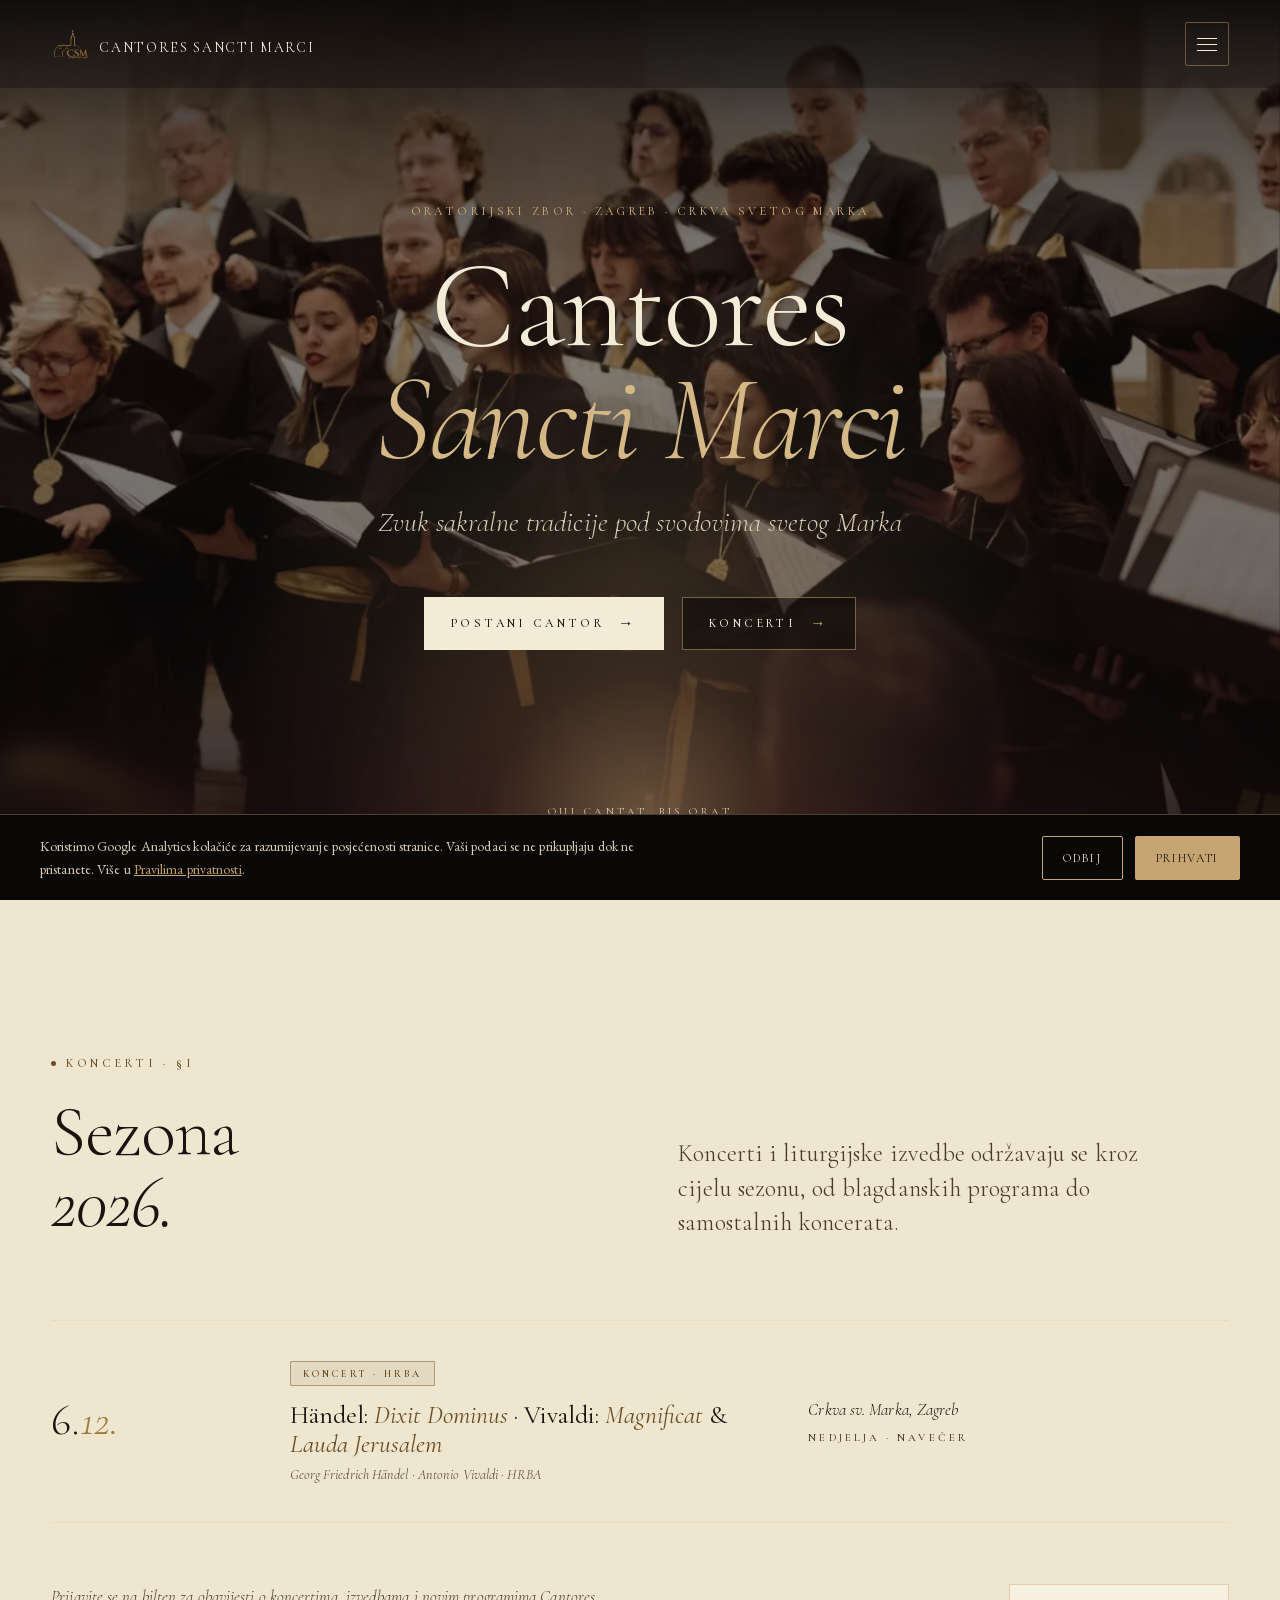
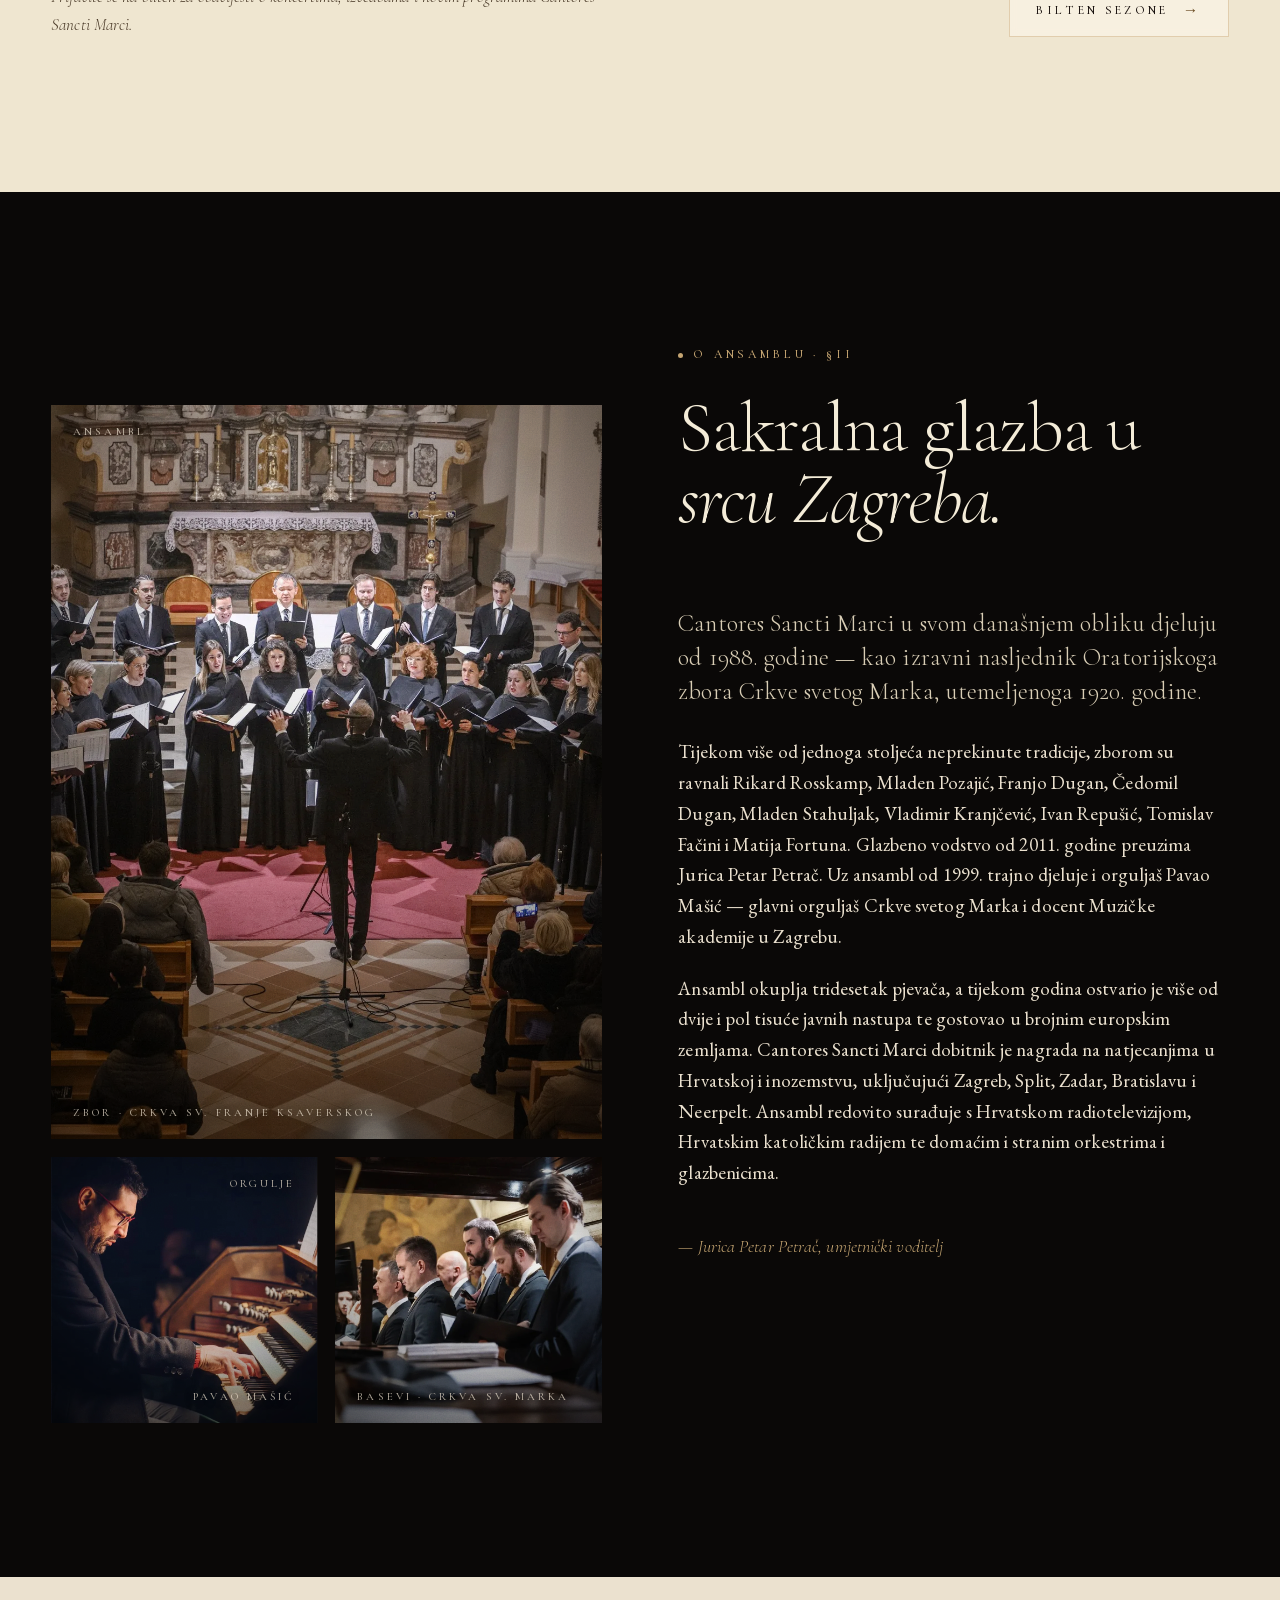
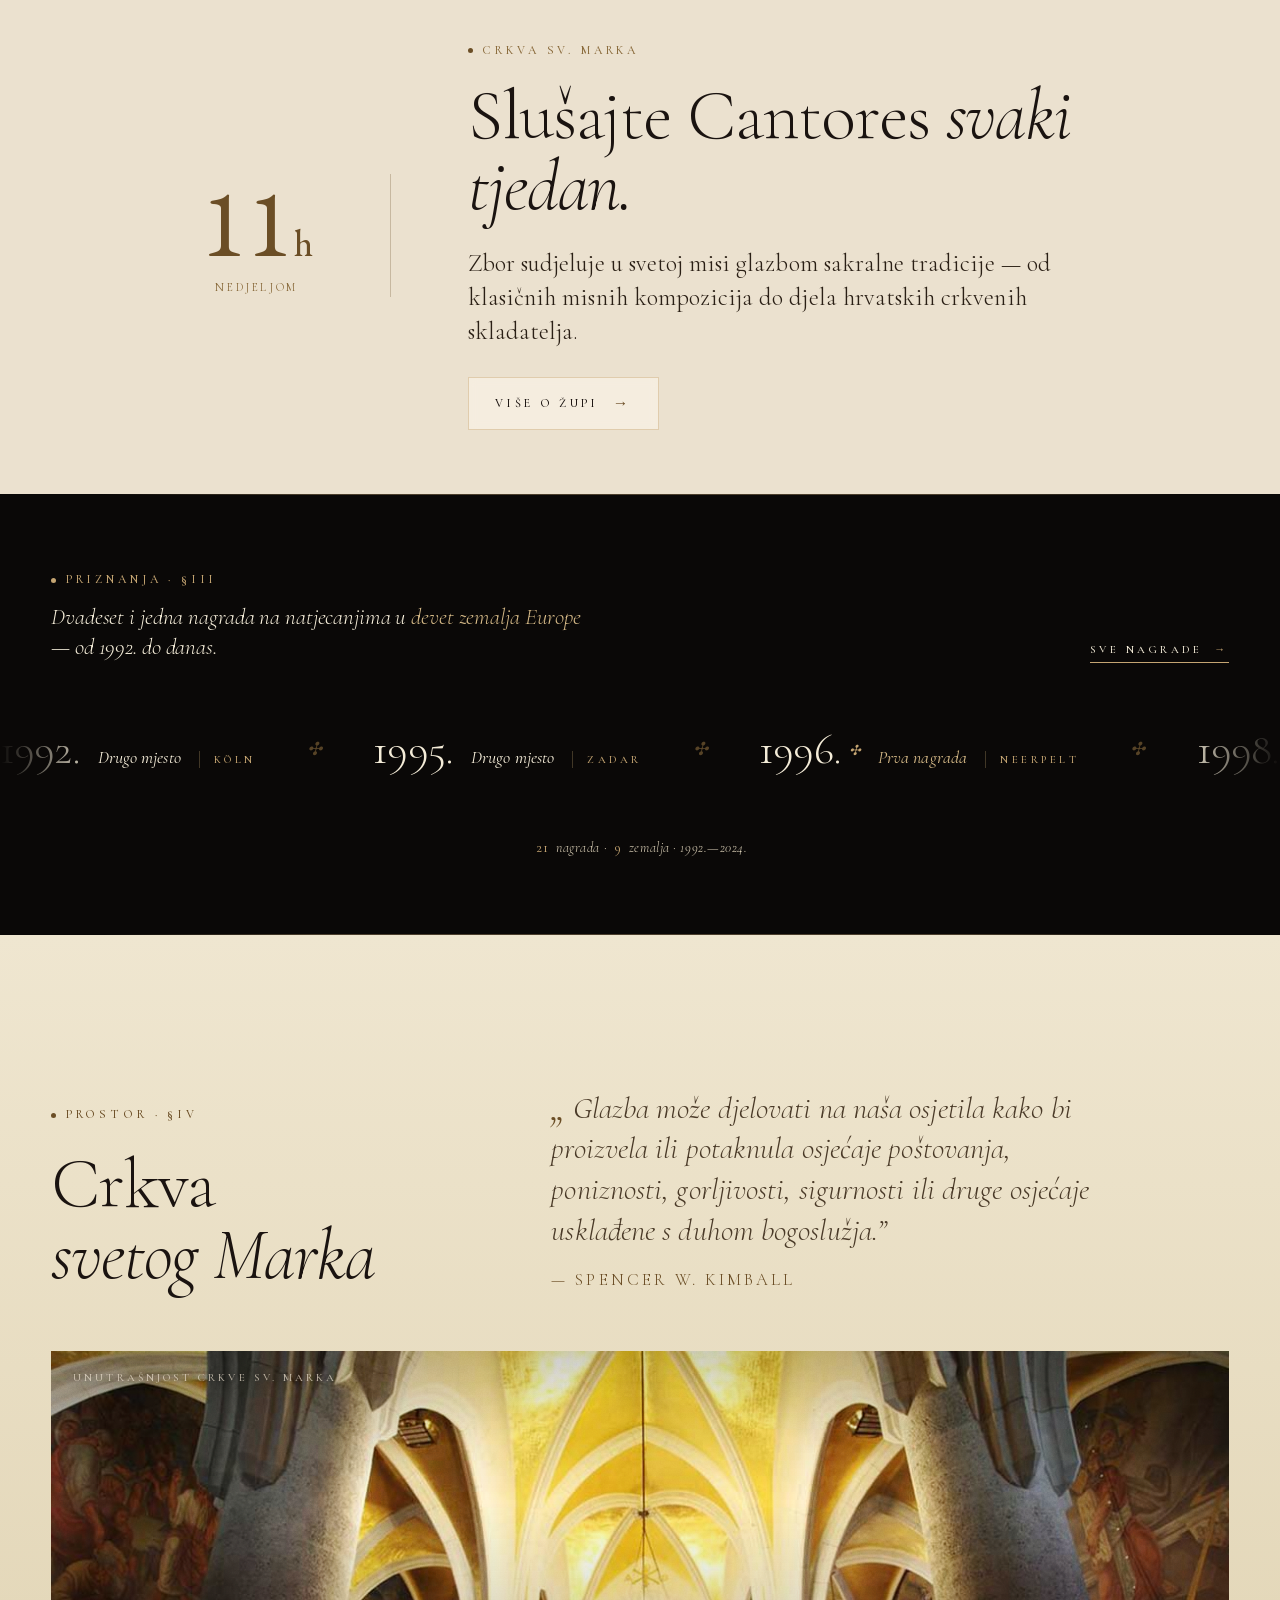
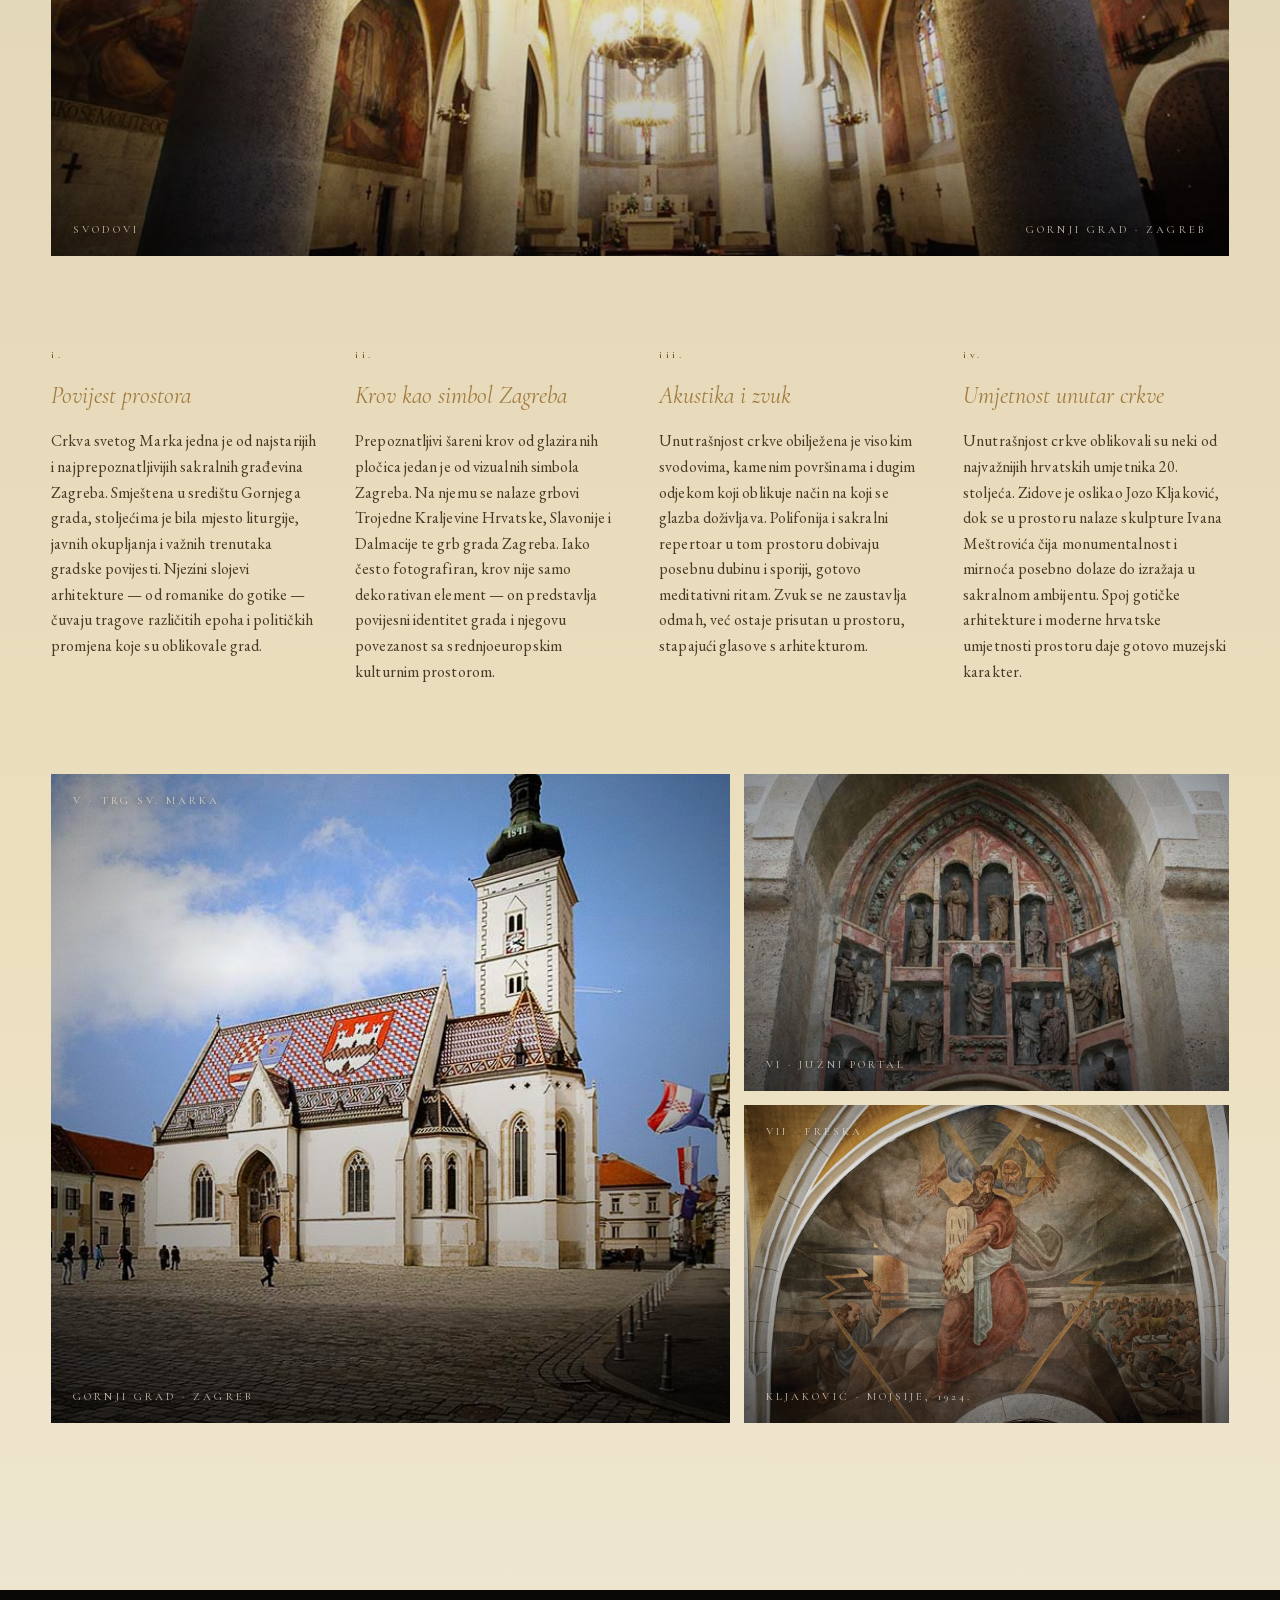
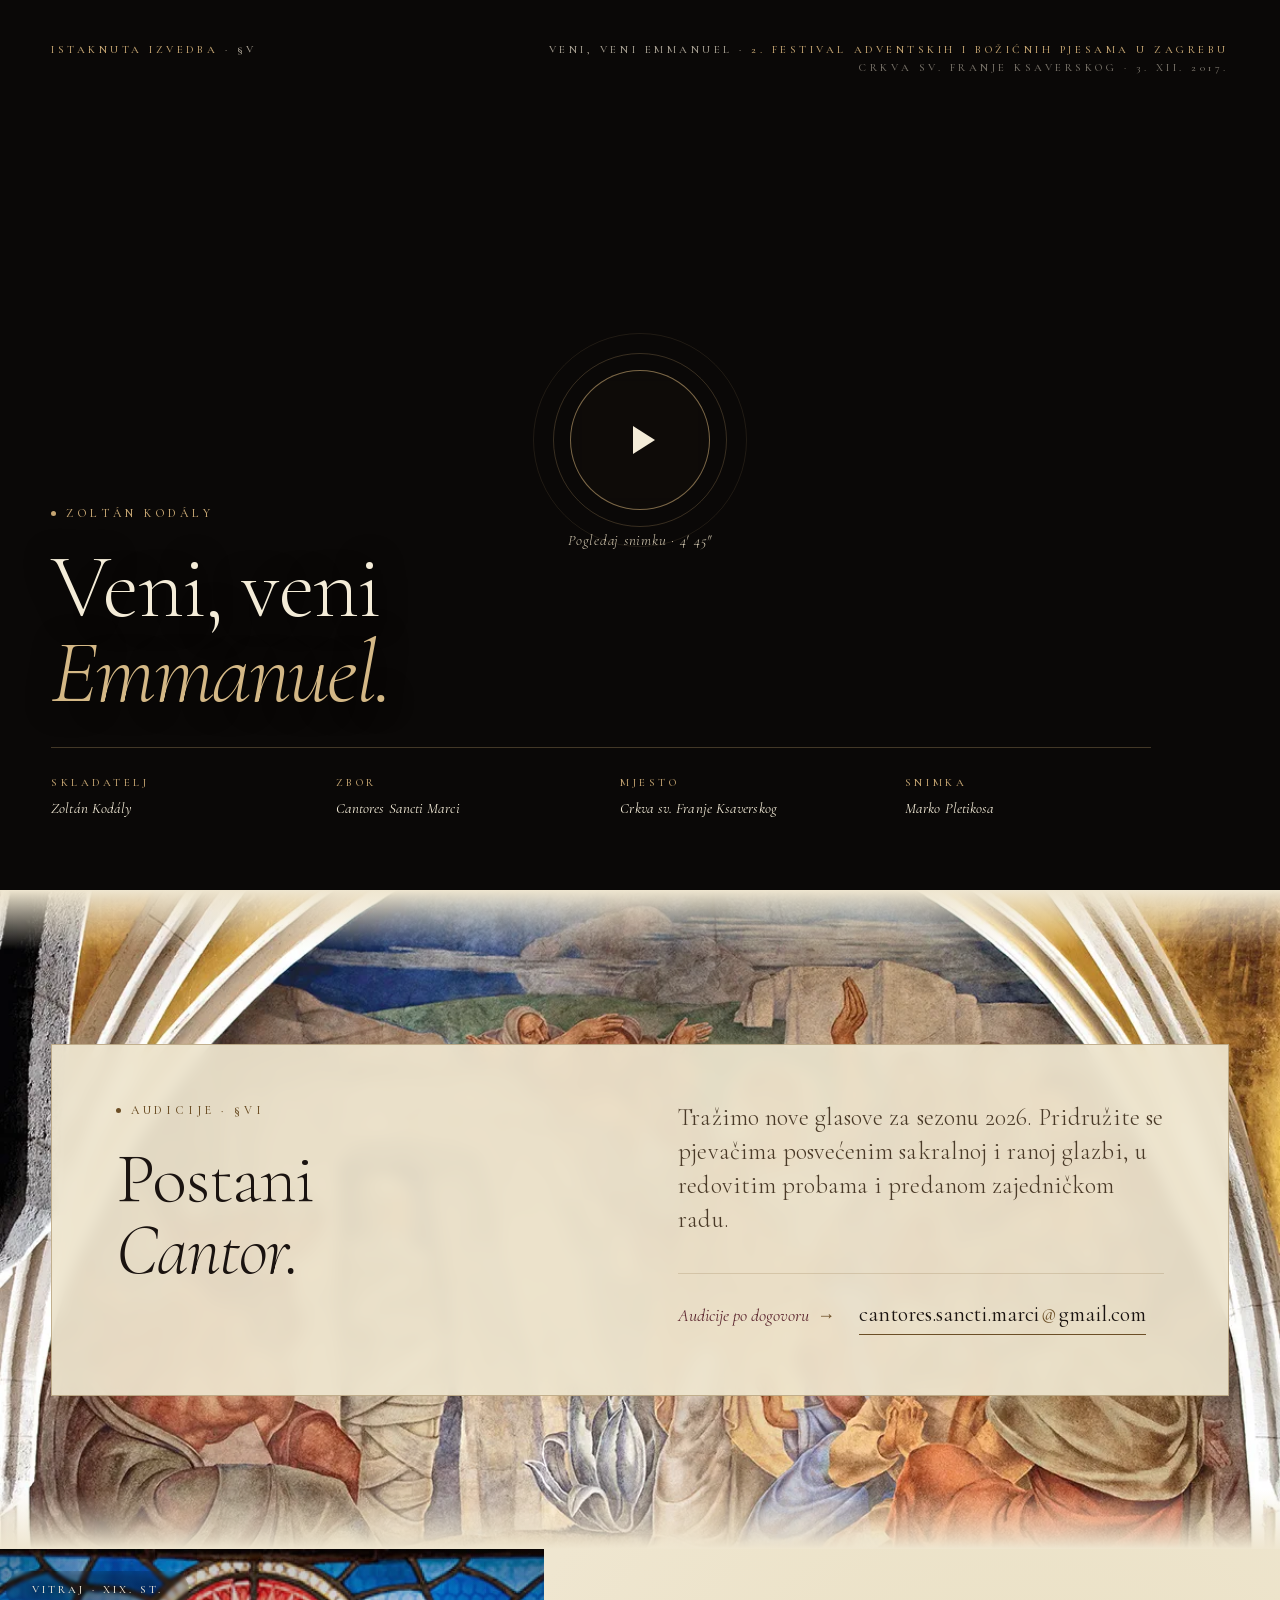
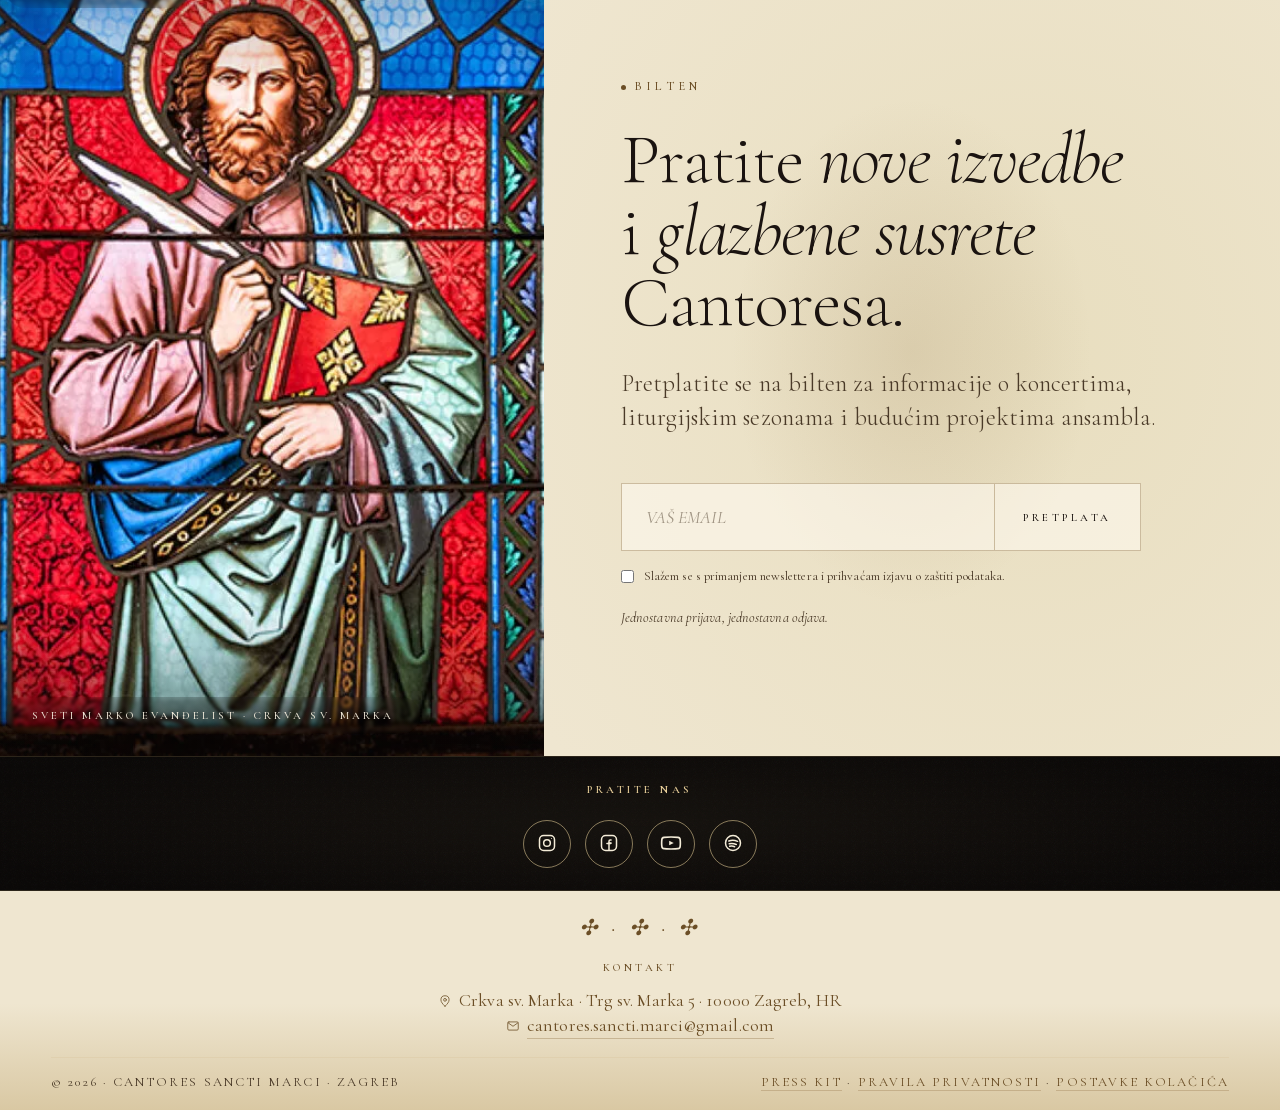
==== index.html @ 1d760df5 "Add files via upload" ====
<!doctype html>
<html lang="hr">
<head>
<meta charset="utf-8">
<title>Cantores Sancti Marci — Oratorijski zbor Crkve svetog Marka, Zagreb</title>
<meta name="description" content="Cantores Sancti Marci — oratorijski zbor Crkve svetog Marka u Zagrebu, posvećen sakralnoj i ranoj glazbi. Koncerti, liturgijske izvedbe i audicije za sezonu 2026.">
<link rel="canonical" href="https://cantoressanctimarci.hr/">
<link rel="alternate" hreflang="hr" href="https://cantoressanctimarci.hr/">
<link rel="alternate" hreflang="en" href="https://cantoressanctimarci.hr/en">
<link rel="alternate" hreflang="x-default" href="https://cantoressanctimarci.hr/">
<meta property="og:type" content="website">
<meta property="og:site_name" content="Cantores Sancti Marci">
<meta property="og:locale" content="hr_HR">
<meta property="og:title" content="Cantores Sancti Marci — Oratorijski zbor Crkve svetog Marka, Zagreb">
<meta property="og:description" content="Cantores Sancti Marci — oratorijski zbor Crkve svetog Marka u Zagrebu, posvećen sakralnoj i ranoj glazbi. Koncerti, liturgijske izvedbe i audicije za sezonu 2026.">
<meta property="og:image" content="https://cantoressanctimarci.hr/media/og-image.jpg">
<meta property="og:image:width" content="1200">
<meta property="og:image:height" content="630">
<meta property="og:image:alt" content="Cantores Sancti Marci — koncert u Crkvi svetog Marka">
<meta name="twitter:card" content="summary_large_image">
<meta name="twitter:title" content="Cantores Sancti Marci — Oratorijski zbor Crkve svetog Marka, Zagreb">
<meta name="twitter:description" content="Cantores Sancti Marci — oratorijski zbor Crkve svetog Marka u Zagrebu, posvećen sakralnoj i ranoj glazbi. Koncerti, liturgijske izvedbe i audicije za sezonu 2026.">
<meta name="twitter:image" content="https://cantoressanctimarci.hr/media/og-image.jpg">
<meta name="viewport" content="width=device-width, initial-scale=1">
<link rel="icon" type="image/png" href="favicon.png">
<link rel="apple-touch-icon" href="apple-touch-icon.png">
<script type="application/ld+json" id="ld-json">
{"@context":"https://schema.org","@graph":[
{"@type":"MusicGroup","@id":"https://cantoressanctimarci.hr/#musicgroup","name":"Cantores Sancti Marci","url":"https://cantoressanctimarci.hr/","description":"Cantores Sancti Marci — oratorijski zbor Crkve svetog Marka u Zagrebu, posvećen sakralnoj i ranoj glazbi.","logo":"https://cantoressanctimarci.hr/favicon.png","image":"https://cantoressanctimarci.hr/media/og-image.jpg","sameAs":["https://www.instagram.com/cantores_sancti_marci","https://www.facebook.com/cantores.sancti.marci/","https://www.youtube.com/@choircantoressanctimarci"],"email":"cantores.sancti.marci@gmail.com","genre":["Sacred choral music","Gregorian chant","Renaissance polyphony","Contemporary sacred music"],"director":{"@type":"Person","name":"Jurica Petar Petrač"},"location":{"@type":"Place","name":"Crkva sv. Marka","address":{"@type":"PostalAddress","streetAddress":"Trg svetog Marka 5","addressLocality":"Zagreb","postalCode":"10000","addressCountry":"HR"}}},
{"@type":"WebSite","@id":"https://cantoressanctimarci.hr/#website","url":"https://cantoressanctimarci.hr/","name":"Cantores Sancti Marci","publisher":{"@id":"https://cantoressanctimarci.hr/#musicgroup"}},
{"@type":"WebPage","@id":"https://cantoressanctimarci.hr/#webpage","url":"https://cantoressanctimarci.hr/","inLanguage":"hr","isPartOf":{"@id":"https://cantoressanctimarci.hr/#website"},"about":{"@id":"https://cantoressanctimarci.hr/#musicgroup"},"mainEntity":{"@id":"https://cantoressanctimarci.hr/#musicgroup"}},
{"@type":"MusicEvent","@id":"https://cantoressanctimarci.hr/#event-2026-08-29","name":"Palmeri: Misatango","description":"Martín Palmeri · misa u ritmu tanga","startDate":"2026-08-29","eventStatus":"https://schema.org/EventScheduled","eventAttendanceMode":"https://schema.org/OfflineEventAttendanceMode","location":{"@type":"Place","name":"Trogir"},"performer":{"@id":"https://cantoressanctimarci.hr/#musicgroup"},"url":"https://cantoressanctimarci.hr/#koncerti","inLanguage":"hr"},
{"@type":"MusicEvent","@id":"https://cantoressanctimarci.hr/#event-2026-12-06","name":"Händel: Dixit Dominus · Vivaldi: Magnificat & Lauda Jerusalem","description":"Georg Friedrich Händel · Antonio Vivaldi · HRBA","startDate":"2026-12-06","eventStatus":"https://schema.org/EventScheduled","eventAttendanceMode":"https://schema.org/OfflineEventAttendanceMode","location":{"@type":"Place","name":"Crkva sv. Marka","address":{"@type":"PostalAddress","streetAddress":"Trg svetog Marka 5","addressLocality":"Zagreb","postalCode":"10000","addressCountry":"HR"}},"performer":{"@id":"https://cantoressanctimarci.hr/#musicgroup"},"url":"https://cantoressanctimarci.hr/#koncerti","inLanguage":"hr"}
]}
</script>
<link rel="manifest" href="site.webmanifest">
<link rel="preload" as="image" href="media/marko-lada-publika.webp">
<link rel="preload" as="font" type="font/woff2" href="fonts/cormorant-garamond-600-normal-latin.woff2" crossorigin="anonymous">
<link rel="preload" href="fonts/fonts.css" as="style" onload="this.onload=null;this.rel='stylesheet'">
<noscript><link rel="stylesheet" href="fonts/fonts.css"></noscript>
<script src="concerts.js"></script>
<style>
  /* -------- design tokens -------- */
  :root{
    /* PERGAMENA — light parchment ground, deep umber type.
       Hero re-scopes these to the dark cinematic plate. */
    --ink:        #efe6d0;   /* page ground */
    --umber:      #e8ddc3;
    --umber-2:    #e0d5b8;
    --umber-3:    #d7c9a8;
    --stone:      #b89e72;
    --parchment:  #2a1f15;   /* body text */
    --ivory:      #1a1310;   /* heading text */
    --ivory-soft: #4a3a28;   /* muted text */
    --gold:       #6b4e26;  /* darkened from #8a6b3c for AA contrast on parchment */
    --gold-warm:  #a07a3f;
    --gold-deep:  #6b4e26;
    --burgundy:   #5d2730;
    --burgundy-2: #3a1820;
    --olive:      #4a4530;

    --serif: "Cormorant Garamond", "EB Garamond", "Times New Roman", serif;
    --body:  "EB Garamond", "Cormorant Garamond", "Times New Roman", serif;

    --maxw: 1320px;
    --gut: clamp(20px, 4vw, 64px);
  }

  *{ box-sizing:border-box; margin:0; padding:0 }
  html{ scroll-behavior:smooth; background:var(--ink) }
  body{
    font-family: var(--body);
    color: var(--parchment);
    background: var(--ink);
    line-height: 1.55;
    font-weight: 400;
    font-size: 18px;
    letter-spacing: 0.005em;
    -webkit-font-smoothing: antialiased;
    text-rendering: optimizeLegibility;
    overflow-x:hidden;
  }

  /* canvas grain overlaid on whole site for painterly tactility */
  :root{ --grain-opacity: 0.05; --title-italic-style: italic }
  body::before{
    content:"";
    position:fixed; inset:0;
    pointer-events:none;
    z-index: 9999;
    opacity: var(--grain-opacity);
    mix-blend-mode: multiply;
    background-image: url("data:image/svg+xml;utf8,<svg xmlns='http://www.w3.org/2000/svg' width='240' height='240'><filter id='n'><feTurbulence type='fractalNoise' baseFrequency='0.9' numOctaves='2' stitchTiles='stitch'/><feColorMatrix values='0 0 0 0 0.95  0 0 0 0 0.88  0 0 0 0 0.7  0 0 0 0.7 0'/></filter><rect width='100%25' height='100%25' filter='url(%23n)'/></svg>");
  }

  ::selection{ background: var(--burgundy); color: var(--ivory) }

  a{ color: inherit; text-decoration: none }

  /* -------- typography -------- */
  .display{
    font-family: var(--serif);
    font-weight: 300;
    letter-spacing: -0.015em;
    line-height: 0.95;
  }
  .display em{ font-style: var(--title-italic-style); font-weight: 300 }
  .italic{ font-style: italic; font-weight: 300 }
  h1.title{
    font-family: var(--serif);
    font-weight: 300;
    font-size: clamp(56px, 9.6vw, 168px);
    line-height: 0.92;
    letter-spacing: -0.02em;
    color: var(--ivory);
  }
  h2.section-title{
    font-family: var(--serif);
    font-weight: 300;
    font-size: clamp(40px, 5.6vw, 96px);
    line-height: 1.0;
    letter-spacing: -0.015em;
    color: var(--ivory);
  }
  h3{
    font-family: var(--serif);
    font-weight: 400;
    font-size: clamp(22px, 2.0vw, 30px);
    letter-spacing: 0;
    color: var(--ivory);
  }
  p{
    font-family: var(--body);
    font-size: 19px;
    line-height: 1.62;
    color: var(--parchment);
  }
  p.lead{
    font-family: var(--serif);
    font-weight: 300;
    font-size: clamp(22px, 1.9vw, 28px);
    line-height: 1.4;
    color: var(--ivory-soft);
    letter-spacing: 0.002em;
  }
  .eyebrow{
    font-family: var(--serif);
    font-weight: 500;
    font-size: 12px;
    letter-spacing: 0.32em;
    text-transform: uppercase;
    color: var(--gold);
  }
  .eyebrow .dot{
    display:inline-block; width:5px; height:5px; border-radius:50%;
    background: var(--gold); margin: 0 0.8em 2px 0;
    vertical-align: middle;
  }
  .smallcaps{
    font-family: var(--serif);
    font-weight: 500;
    letter-spacing: 0.28em;
    text-transform: uppercase;
    font-size: 12px;
    color: var(--ivory-soft);
  }

  /* gold rule */
  .rule{
    display:block; width: 100%; height:1px;
    background: linear-gradient(90deg, transparent, var(--gold-deep) 12%, var(--gold-deep) 88%, transparent);
    opacity: 0.55;
  }
  .rule.short{ width:64px; background: var(--gold); opacity: 0.7 }

  /* -------- layout -------- */
  .wrap{ max-width: var(--maxw); margin: 0 auto; padding: 0 var(--gut) }
  section{ position: relative }
  .pad-y{ padding: clamp(80px, 12vw, 180px) 0 }

  /* -------- accessibility -------- */
  .sr-only{
    position:absolute; width:1px; height:1px; padding:0; margin:-1px;
    overflow:hidden; clip:rect(0,0,0,0); white-space:nowrap; border:0;
  }
  .skip-link{
    position: fixed; top: 12px; left: 12px; z-index: 2000;
    background: #c5a572; color: #1a1310;
    padding: 12px 20px; border-radius: 4px;
    font-family: var(--serif); font-size: 15px; letter-spacing: 0.04em;
    text-decoration: none;
    transform: translateY(-160%); transition: transform .2s ease;
  }
  .skip-link:focus{ transform: translateY(0); outline: none }
  a:focus-visible, button:focus-visible,
  input:focus-visible, [tabindex]:focus-visible{
    outline: 2px solid var(--gold, #c5a572);
    outline-offset: 3px;
    border-radius: 2px;
  }
  @media (prefers-reduced-motion: reduce){
    .skip-link{ transition: none }
  }

  /* -------- nav -------- */
  nav.top{
    position: fixed; inset: 0 0 auto 0;
    z-index: 100;    padding: 22px var(--gut);
    display:grid;
    grid-template-columns: 1fr auto 1fr;
    align-items: center;
    color: #f4ecd8;
    background-color: rgba(10,8,7,0.32);
    --nav-text: #f4ecd8;
    --nav-text-soft: #d8cdb5;
    --nav-text-accent: #c5a572;
    transition: background-color .6s ease, backdrop-filter .6s ease, padding .4s ease, color .4s ease;
  }
  nav.top.scrolled{
    --nav-text: var(--ivory);
    --nav-text-soft: var(--ivory-soft);
    --nav-text-accent: var(--gold);
    background: rgba(239,230,208,0.82);
    backdrop-filter: blur(8px) saturate(1.05);
    -webkit-backdrop-filter: blur(8px) saturate(1.05);
    padding: 14px var(--gut);
    border-bottom: 1px solid rgba(138,107,60,0.28);
  }
  nav.top.menu-open{ z-index: 1000; background: transparent !important; backdrop-filter: none; border-bottom: none }
  nav.top.menu-open .brand{ color: var(--ivory) }
  nav.top .hamburger{
    display: none;
    width: 44px; height: 44px;
    background: transparent;
    border: 1px solid rgba(197,165,114,0.45);
    border-radius: 2px;
    cursor: pointer;
    align-items: center;
    justify-content: center;
    flex-direction: column;
    gap: 5px;
    padding: 0;
    justify-self: end;
    transition: border-color .3s ease, background .3s ease;
    z-index: 1001;
    position: relative;
  }
  nav.top .hamburger span{
    display:block;
    width: 20px; height: 1px;
    background: var(--nav-text);
    transition: transform .35s cubic-bezier(.2,.7,.2,1), opacity .25s ease, background .3s;
  }
  nav.top .hamburger:hover{ border-color: var(--nav-text-accent) }
  nav.top.menu-open .hamburger span{ background: var(--ivory) }
  nav.top.menu-open .hamburger span:nth-child(1){ transform: translateY(6px) rotate(45deg) }
  nav.top.menu-open .hamburger span:nth-child(2){ opacity: 0 }
  nav.top.menu-open .hamburger span:nth-child(3){ transform: translateY(-6px) rotate(-45deg) }

  /* mobile menu overlay */
  .mobile-menu{
    position: fixed; inset: 0;
    background: var(--ink);
    z-index: 999;
    opacity: 0;
    pointer-events: none;
    transition: opacity .5s ease;
    display: flex;
    align-items: center;
    justify-content: center;
    padding: 80px var(--gut) 40px;
  }
  .mobile-menu.open{ opacity: 1; pointer-events: auto }
  .mobile-menu .mm-inner{
    width: 100%;
    max-width: 480px;
    transform: translateY(20px);
    opacity: 0;
    transition: transform .6s cubic-bezier(.2,.7,.2,1) .1s, opacity .5s ease .1s;
  }
  .mobile-menu.open .mm-inner{ transform: translateY(0); opacity: 1 }
  .mobile-menu .mm-eyebrow{
    font-family: var(--serif);
    font-style: italic;
    font-size: 12px;
    letter-spacing: 0.4em;
    text-transform: uppercase;
    color: var(--gold);
    margin-bottom: 32px;
    padding-bottom: 18px;
    border-bottom: 1px solid rgba(197,165,114,0.18);
  }
  .mobile-menu ul{
    list-style: none;
    margin: 0; padding: 0;
    display: flex; flex-direction: column;
  }
  .mobile-menu li{
    border-bottom: 1px solid rgba(197,165,114,0.10);
  }
  .mobile-menu li a{
    display: block;
    padding: 22px 0;
    font-family: var(--serif);
    font-weight: 300;
    font-size: clamp(26px, 6vw, 36px);
    color: var(--ivory);
    letter-spacing: -0.005em;
    line-height: 1;
    transition: color .3s, padding-left .35s cubic-bezier(.2,.7,.2,1);
    position: relative;
  }
  .mobile-menu li a::before{
    content: "";
    position: absolute;
    left: 0; top: 50%;
    width: 0; height: 1px;
    background: var(--gold);
    transition: width .35s cubic-bezier(.2,.7,.2,1);
  }
  .mobile-menu li a:hover,
  .mobile-menu li a:active{
    color: var(--gold);
    padding-left: 28px;
  }
  .mobile-menu li a:hover::before,
  .mobile-menu li a:active::before{ width: 18px }
  .mobile-menu .mm-footer{
    margin-top: 40px;
    padding-top: 24px;
    border-top: 1px solid rgba(197,165,114,0.18);
    display: flex;
    justify-content: space-between;
    align-items: center;
    font-family: var(--serif);
    font-weight: 500;
    font-size: 11px;
    letter-spacing: 0.28em;
    text-transform: uppercase;
    color: var(--ivory-soft);
  }
  .mobile-menu .mm-footer .lang-toggle{
    display: inline-flex;
    border: 1px solid rgba(197,165,114,0.45);
    border-radius: 40px;
    overflow: hidden;
    letter-spacing: 0.2em;
  }
  .mobile-menu .mm-footer .lang-toggle .seg{
    min-width: 60px;
    padding: 13px 22px;
    font-size: 14px;
    line-height: 1;
    text-align: center;
    color: var(--ivory-soft);
    transition: background .25s ease, color .25s ease;
  }
  .mobile-menu .mm-footer .lang-toggle .seg.active{
    background: var(--gold);
    color: #1a1310;
  }
  .mobile-menu .mm-footer .lang-toggle a.seg:active{
    background: rgba(197,165,114,0.2);
  }

  nav.top .brand{
    font-family: var(--serif);
    font-weight: 400;
    white-space: nowrap;
    font-size: 17px;
    letter-spacing: 0.18em;
    text-transform: uppercase;
    color: var(--nav-text);
  }
  nav.top .brand .mark{
    display:inline-block; margin-right: 12px;
    width: 40px; height: 40px; vertical-align: -12px;
    transition: filter .4s ease;
  }
  nav.top.scrolled .brand .mark{ filter: brightness(0) }
  nav.top ul{
    list-style:none; display:flex; gap: clamp(20px, 2.4vw, 38px);
    justify-content:center;
  }
  nav.top ul a{
    font-family: var(--serif);
    font-weight: 500;
    white-space: nowrap;
    font-size: 12px;
    letter-spacing: 0.28em;
    text-transform: uppercase;
    color: var(--nav-text-soft);
    padding: 6px 2px;
    position:relative;
    transition: color .3s;
  }
  nav.top ul a::after{
    content:""; position:absolute; left:0; right:100%; bottom: 0;
    height:1px; background: var(--nav-text-accent); transition: right .35s ease;
  }
  nav.top ul a:hover{ color: var(--nav-text) }
  nav.top ul a:hover::after{ right: 0 }
  @media (max-width: 1180px){
    nav.top ul{ gap: clamp(12px, 1.6vw, 22px) }
    nav.top ul a{ font-size: 11px; letter-spacing: 0.18em }
    nav.top .meta{ gap: 12px; font-size: 11px }
  }
  nav.top .meta{
    display:flex; justify-content:flex-end; align-items:center; gap: 22px;
    white-space: nowrap;
    font-family: var(--serif);
    font-weight: 500;
    font-size: 12px;
    letter-spacing: 0.24em;
    text-transform: uppercase;
    color: var(--nav-text-soft);
  }
  nav.top .meta .lang{ color: var(--nav-text-accent) }
  nav.top .meta .lang span{ color: var(--nav-text-soft); margin: 0 4px }

  /* -------- buttons -------- */
  .btn{
    display:inline-flex; align-items:center; gap:14px;
    padding: 16px 26px;
    border: 1px solid rgba(197,165,114,0.45);
    color: var(--ivory);
    font-family: var(--serif);
    font-weight: 500;
    font-size: 12px;
    letter-spacing: 0.28em;
    text-transform: uppercase;
    background: rgba(255,250,240,0.5);
    backdrop-filter: blur(4px);
    transition: all .4s ease;
    cursor:pointer;
  }
  .btn .arr{
    display:inline-block; color: var(--gold); font-style: normal;
    font-size: 1.3em; line-height: 1;
    transition: transform .3s ease;
  }
  @media (max-width: 700px){
    .btn .arr{ font-size: 1.6em }
  }
  .btn .arr::before{ content: "\2192"; }
  .btn:hover{ border-color: var(--burgundy); background: rgba(93,39,48,0.10); color: var(--ivory) }
  .btn:hover .arr{ transform: translateX(6px) }
  .btn.solid{
    background: #2a1f15; color: var(--ink); border-color: #2a1f15;
  }
  .btn.solid .arr{ color: var(--gold-warm) }
  .btn.solid:hover{ background: var(--burgundy); border-color: var(--burgundy); color: var(--ink) }

  /* -------- reusable: chiaroscuro plate -------- */
  /* a painterly placeholder: dark canvas, candlelight, optional vault */
  .plate{
    position: relative;
    overflow: hidden;
    background:
      radial-gradient(120% 80% at 50% 110%, rgba(197,165,114,0.05), transparent 55%),
      radial-gradient(60% 90% at 50% 35%, rgba(212,184,134,0.18), rgba(20,16,12,0) 60%),
      linear-gradient(180deg, #0e0a07 0%, #1a1310 50%, #0a0807 100%);
    color: var(--ivory-soft);
    isolation: isolate;
  }
  .plate::before{
    /* fresco / parchment haze */
    content:"";
    position:absolute; inset:0;
    background:
      radial-gradient(80% 60% at 30% 20%, rgba(93,39,48,0.18), transparent 70%),
      radial-gradient(50% 50% at 80% 80%, rgba(74,69,48,0.15), transparent 70%);
    mix-blend-mode: screen;
    z-index: 1;
  }
  .plate::after{
    /* heavy grain inside the plate */
    content:"";
    position:absolute; inset:0;
    background-image: url("data:image/svg+xml;utf8,<svg xmlns='http://www.w3.org/2000/svg' width='320' height='320'><filter id='n'><feTurbulence type='fractalNoise' baseFrequency='0.75' numOctaves='2' stitchTiles='stitch'/><feColorMatrix values='0 0 0 0 0.9  0 0 0 0 0.78  0 0 0 0 0.6  0 0 0 0.9 0'/></filter><rect width='100%25' height='100%25' filter='url(%23n)'/></svg>");
    opacity: 0.14;
    mix-blend-mode: overlay;
    z-index: 2;
    pointer-events:none;
  }
  .plate > .pcontent{ position: relative; z-index: 3 }

  /* photo-backed plate — drops a real image in while keeping the
     painterly grain + warm vignette so it sits within the system */
  .plate-photo{
    background-size: cover;
    background-position: center;
    background-color: #0a0807;
  }
  .plate-photo.flip-x{ transform: scaleX(-1) }
  .plate-photo.flip-x .cap{ transform: scaleX(-1) }
  .plate-photo::before{
    background:
      radial-gradient(75% 90% at 50% 45%, transparent 35%, rgba(10,8,7,0.55) 100%),
      linear-gradient(180deg, rgba(10,8,7,0.10) 0%, rgba(10,8,7,0) 30%, rgba(10,8,7,0.45) 100%);
    mix-blend-mode: multiply;
  }
  .plate-photo::after{
    opacity: 0.18;
  }

  /* candle highlight overlay */
  .plate-candle::before{
    background:
      radial-gradient(35% 45% at 50% 58%, rgba(255,210,140,0.35), rgba(255,180,110,0.08) 30%, transparent 65%),
      radial-gradient(70% 60% at 50% 30%, rgba(120,70,40,0.18), transparent 70%);
  }
  /* vault arch silhouette */
  .plate-vault::before{
    background:
      radial-gradient(45% 55% at 50% 65%, rgba(212,184,134,0.22), transparent 60%);
  }
  .plate-vault .vault{
    position:absolute; left:50%; bottom:0; transform: translateX(-50%);
    width: 88%; height: 78%;
    border-radius: 50% 50% 0 0 / 60% 60% 0 0;
    background:
      radial-gradient(80% 60% at 50% 90%, rgba(255,210,140,0.13), transparent 60%),
      linear-gradient(180deg, rgba(0,0,0,0.0) 0%, rgba(0,0,0,0.55) 60%, rgba(0,0,0,0.85) 100%);
    border: 1px solid rgba(197,165,114,0.18);
    border-bottom: none;
    box-shadow: inset 0 -60px 80px rgba(0,0,0,0.7);
    z-index: 1;
  }
  .plate-vault .vault::before{
    /* inner arch */
    content:"";
    position:absolute; left:50%; bottom:0; transform: translateX(-50%);
    width: 60%; height: 70%;
    border-radius: 50% 50% 0 0 / 65% 65% 0 0;
    background: linear-gradient(180deg, rgba(10,8,7,0.0), rgba(10,8,7,0.9));
    border: 1px solid rgba(197,165,114,0.12);
    border-bottom: none;
  }
  .plate-vault .vault::after{
    /* keystone glow */
    content:"";
    position:absolute; left:50%; top:14%; transform: translateX(-50%);
    width:140px; height:140px;
    border-radius: 50%;
    background: radial-gradient(circle, rgba(255,210,140,0.35), transparent 60%);
    filter: blur(2px);
  }

  /* manuscript page */
  .plate-manuscript{
    background:
      radial-gradient(70% 90% at 50% 50%, #2b2118 0%, #1b150f 60%, #0e0a07 100%);
  }
  .plate-manuscript::before{
    background:
      radial-gradient(40% 50% at 50% 50%, rgba(235,225,207,0.04), transparent 70%);
  }
  .plate-manuscript .lines{
    position:absolute; inset: 18% 16%;
    z-index: 2;
    opacity: 0.55;
    background:
      repeating-linear-gradient(180deg, transparent 0 32px, rgba(197,165,114,0.18) 32px 33px);
    mask-image: linear-gradient(180deg, transparent, black 20%, black 80%, transparent);
  }
  .plate-manuscript .initial{
    position:absolute; left: 18%; top: 18%;
    z-index: 3;
    font-family: var(--serif);
    font-style: italic;
    font-weight: 300;
    font-size: clamp(80px, 12vw, 180px);
    line-height: 1;
    color: var(--burgundy);
    text-shadow: 0 2px 12px rgba(0,0,0,0.4);
  }

  /* corner cap label inside plate */
  .plate .cap{
    position:absolute; left: 22px; bottom: 18px;
    z-index: 4;
    font-family: var(--serif);
    font-weight: 500;
    font-size: 11px;
    letter-spacing: 0.28em;
    text-transform: uppercase;
    color: rgba(235,225,207,0.72);
    text-shadow: 0 1px 8px rgba(10,8,7,0.65);
  }
  .plate .cap.tr{ left: auto; right: 22px; bottom: 18px }
  .plate .cap.tl{ left: 22px; top: 18px; bottom: auto }

  /* -------- HERO -------- */
  section.hero{
    /* HERO is a cinematic dark plate — scope its tokens back to ivory/gold
       on dark, regardless of the parchment ground around it. */
    --ink:        #0a0807;
    --umber:      #14100c;
    --umber-2:    #1a1612;
    --parchment:  #ebe1cf;
    --ivory:      #f4ecd8;
    --ivory-soft: #d8cdb5;
    --gold:       #c5a572;
    --gold-warm:  #d4b886;
    --gold-deep:  #8a6b3c;
    height: 100vh;
    min-height: 720px;
    position: relative;
    overflow: hidden;
    color: var(--ivory);
    background: var(--ink);
  }
  .hero .photo{
    position:absolute; inset:0;
    background-image: url("media/marko-lada-publika.webp");
    background-size: cover;
    background-position: center 42%;
    filter: brightness(0.72) contrast(1.05) saturate(0.92);
    z-index: 0;
  }
  .hero .stage{
    position:absolute; inset:0;
    z-index: 1;
    background:
      radial-gradient(60% 80% at 50% 65%, rgba(212,184,134,0.16), rgba(20,16,12,0) 55%),
      radial-gradient(120% 100% at 50% 120%, rgba(93,39,48,0.45), transparent 60%),
      linear-gradient(180deg,
        rgba(10,8,7,0.92) 0%,
        rgba(10,8,7,0.55) 14%,
        rgba(20,16,12,0.32) 32%,
        rgba(20,16,12,0.38) 65%,
        rgba(10,8,7,0.95) 100%);
  }
  /* legacy nave silhouettes — kept for fallback when no photo loaded */
  .hero .nave{
    position:absolute; left:50%; bottom:0; transform: translateX(-50%);
    width: min(1400px, 110vw);
    height: 86vh;
    z-index: 1;
    pointer-events:none;
  }
  .hero .arch{
    position:absolute; bottom: 0;
    width: 22%; height: 78%;
    border-radius: 50% 50% 0 0 / 22% 22% 0 0;
    background: linear-gradient(180deg, rgba(10,8,7,0) 30%, rgba(10,8,7,0.7) 90%);
    border: 1px solid rgba(197,165,114,0.10);
    border-bottom: none;
    box-shadow: inset 0 -120px 140px rgba(0,0,0,0.7);
  }
  .hero .arch.c{ left:50%; transform: translateX(-50%); width: 38%; height: 92%; border-radius: 50% 50% 0 0 / 30% 30% 0 0 }
  .hero .arch.l{ left: 4%; height: 70%; transform: translateX(0) }
  .hero .arch.r{ right: 4%; height: 70% }
  .hero .arch.ll{ left: 23%; height: 80% }
  .hero .arch.rr{ right: 23%; height: 80% }
  .hero .candle{
    position:absolute; left:50%; top: 52%; transform: translateX(-50%);
    width: 700px; height: 700px;
    border-radius:50%;
    background: radial-gradient(circle, rgba(255,210,140,0.30), rgba(255,180,110,0.06) 30%, transparent 65%);
    filter: blur(6px);
    z-index: 1;
    animation: flicker 5.5s ease-in-out infinite;
  }
  @keyframes flicker{
    0%,100%{ opacity: 1; transform: translate(-50%, 0) scale(1) }
    20%{ opacity: .92; transform: translate(-50%, -2px) scale(1.01) }
    50%{ opacity: 1.0; transform: translate(-50%, 1px) scale(0.995) }
    80%{ opacity: .96; transform: translate(-50%, -1px) scale(1.005) }
  }
  .hero .copy{
    position:absolute; inset:0;
    display:flex; flex-direction:column; justify-content: center; align-items:center;
    text-align:center;
    z-index: 3;
    padding: 0 var(--gut);
  }
  /* hero CTA: light parchment bg with dark text — the section's own
     scoped --ink is dark, so be explicit here */
  .hero .btn.solid{
    background: #f4ecd8;
    color: #1a1310;
    border-color: #f4ecd8;
  }
  .hero .btn.solid .arr{ color: #1a1310 }
  .hero .btn:not(.solid){
    background: rgba(10,8,7,0.55);
    border-color: rgba(197,165,114,0.55);
    color: #f4ecd8;
  }
  .hero .btn:not(.solid):hover{
    background: rgba(10,8,7,0.78);
    border-color: var(--gold);
    color: #fff;
  }
  .hero .btn.solid:hover{
    background: var(--gold); border-color: var(--gold); color: #1a1310;
  }
  .hero .pretitle{
    margin-top: 48px;
    margin-bottom: 28px;
    display:flex; align-items:center; justify-content:center; gap: 18px;
    flex-wrap: wrap; row-gap: 10px;
    padding: 0 20px; max-width: 100%; box-sizing: border-box;
  }
  .hero .pretitle .smallcaps{ text-align:center; max-width:100% }
  .hero .pretitle .l{ width: 60px; height:1px; background: var(--gold); opacity: 0.6 }
  .hero h1{
    margin-bottom: 28px;
    text-shadow: 0 2px 30px rgba(0,0,0,0.6);
  }
  .hero h1 em{ color: var(--gold-warm) }
  .hero .sub{
    font-family: var(--serif);
    font-style: italic;
    font-weight: 300;
    font-size: clamp(20px, 2.2vw, 30px);
    color: var(--ivory-soft);
    max-width: 720px;
    line-height: 1.35;
    margin-bottom: 56px;
  }
  .hero .ctas{ display:flex; gap: 18px; flex-wrap:wrap; justify-content:center }
  .hero .scrollhint{
    position:absolute; left:50%; bottom: 36px; transform: translateX(-50%);
    z-index: 4;
    color: var(--ivory-soft);
    font-family: var(--serif);
    font-size: 11px;
    letter-spacing: 0.32em;
    text-transform: uppercase;
    text-align:center;
  }
  .hero .scrollhint .line{
    display:block; margin: 16px auto 0;
    width:1px; height: 56px;
    background: linear-gradient(180deg, transparent, var(--gold) 50%, transparent);
    animation: drip 2.4s ease-in-out infinite;
  }
  @keyframes drip{
    0%,100%{ transform: scaleY(0.6); transform-origin: top }
    50%{ transform: scaleY(1.0) }
  }
  /* Short laptop viewports (e.g. MacBook): lift the centered hero copy and
     tighten the scroll hint so "Qui cantat, bis orat" isn't crowded against the CTAs */
  @media (min-width: 981px) and (max-height: 900px){
    .hero .copy{ padding-bottom: 96px; }
    .hero .scrollhint{ bottom: 28px; }
    .hero .scrollhint .line{ height: 40px; margin-top: 12px; }
  }
  .hero .marquee{
    text-align:center;
    margin-bottom: 18px;
    padding: 0 clamp(20px, 5vw, 48px); box-sizing: border-box;
    text-wrap: balance;
    font-family: var(--serif);
    font-style: italic;
    font-weight: 300;
    color: rgba(235,225,207,0.62);
    font-size: 13px;
    letter-spacing: 0.32em;
    text-transform: uppercase;
  }
  .hero .frame-meta{
    position:absolute; z-index: 4;
    font-family: var(--serif);
    font-weight: 500;
    font-size: 11px;
    letter-spacing: 0.32em;
    text-transform: uppercase;
    color: rgba(235,225,207,0.55);
  }
  .hero .frame-meta.bl{ left: var(--gut); bottom: 30px }
  .hero .frame-meta.br{ right: var(--gut); bottom: 30px; text-align:right }
  .hero .frame-meta strong{ color: var(--gold); font-weight: 500 }

  @media (max-width: 620px){
    .hero .pretitle .l{ width: 32px }
    .hero .pretitle .smallcaps{ letter-spacing: 0.2em }
    .hero .marquee{ font-size: 12px; letter-spacing: 0.24em }
  }

  /* -------- O ANSAMBLU -------- */
  section.ansambl{
    /* dark plate — rescope tokens like hero so ivory/parchment stay legible */
    --ink:        #0a0807;
    --parchment:  #ebe1cf;
    --ivory:      #f4ecd8;
    --ivory-soft: #d8cdb5;
    --gold:       #c5a572;
    --gold-warm:  #d4b886;
    --gold-deep:  #8a6b3c;
    background: #0a0807;
    color: var(--ivory);
    overflow: hidden;
  }
  .ansambl .grid{
    display: grid;
    grid-template-columns: 1fr 1fr;
    gap: clamp(40px, 6vw, 110px);
    align-items: start;
  }
  .ansambl .colL{ padding-top: 60px }
  .ansambl .plate-stack{
    display:grid; grid-template-columns: 1fr; gap: 18px;
  }
  .ansambl .plate.tall{ aspect-ratio: 3/4 }
  .ansambl .small-row{
    display:grid; grid-template-columns: 1fr 1fr; gap: 18px;
  }
  .ansambl .plate.small{ aspect-ratio: 1/1 }
  .ansambl h2{ margin-bottom: 36px }
  .ansambl .lead{ margin-bottom: 28px }
  .ansambl p + p{ margin-top: 1.1em }
  .ansambl .sig{
    margin-top: 44px;
    display:flex; align-items:center; gap: 18px;
    font-family: var(--serif);
    font-style: italic;
    color: var(--ivory-soft);
  }
  .ansambl .sig .gold{ color: var(--gold) }
  .ansambl .stats-block{
    margin-top: clamp(80px, 10vw, 140px);
    max-width: 1000px;
    margin-left: auto;
    margin-right: auto;
  }
  .ansambl .stats-head{
    display: grid;
    grid-template-columns: 1fr auto;
    align-items: end;
    gap: 40px;
    padding-bottom: 36px;
    border-bottom: 1px solid rgba(197,165,114,0.22);
    margin-bottom: 0;
  }
  .ansambl .stats-head h3{
    font-family: var(--serif);
    font-weight: 300;
    font-size: clamp(36px, 4vw, 56px);
    line-height: 1;
    color: var(--ivory);
    letter-spacing: -0.015em;
    margin: 0;
  }
  .ansambl .stats-head h3 em{ color: var(--gold); font-style: italic }
  .ansambl .stats-head .meta{
    font-family: var(--serif);
    font-style: italic;
    color: var(--ivory-soft);
    font-size: 14px;
    letter-spacing: 0.04em;
    text-align: right;
    max-width: 280px;
  }
  .ansambl .stats{
    margin-top: 0;
    display:grid; grid-template-columns: 1fr; gap: 0;
    border: none;
  }
  .ansambl .stat{
    display: grid;
    grid-template-columns: 60px 130px 1fr 1fr;
    align-items: baseline;
    gap: clamp(28px, 4vw, 64px);
    padding: 38px 0 38px 4px;
    border-bottom: 1px solid rgba(197,165,114,0.14);
    position: relative;
    transition: padding-left .35s ease;
  }
  .ansambl .stat:last-child{ border-bottom: 1px solid rgba(197,165,114,0.22) }
  .ansambl .stat::before{
    content: "";
    position: absolute;
    left: 0; top: 0; bottom: 0;
    width: 2px;
    background: var(--gold);
    transform: scaleY(0);
    transform-origin: top;
    transition: transform .5s cubic-bezier(.2,.7,.2,1);
  }
  .ansambl .stat:hover{ padding-left: 24px }
  .ansambl .stat:hover::before{ transform: scaleY(1) }
  .ansambl .stat .roman{
    font-family: var(--serif);
    font-style: italic;
    color: var(--gold);
    font-size: 16px;
    letter-spacing: 0.05em;
    align-self: baseline;
  }
  .ansambl .stat .num{
    font-family: var(--serif);
    font-weight: 300;
    font-size: clamp(28px, 2.6vw, 38px);
    color: var(--ivory);
    line-height: 1;
    letter-spacing: -0.01em;
    margin-bottom: 0;
  }
  .ansambl .stat .num sup{ color: var(--gold); font-size: 0.45em; vertical-align: top; margin-left: 4px; font-style: italic }
  .ansambl .stat .achievement{
    font-family: var(--serif);
    font-style: italic;
    color: var(--ivory);
    font-size: clamp(24px, 2.3vw, 32px);
    line-height: 1.15;
    font-weight: 400;
    letter-spacing: -0.005em;
  }
  .ansambl .stat .place{
    font-family: var(--serif);
    font-weight: 500;
    font-size: 11px;
    letter-spacing: 0.28em;
    text-transform: uppercase;
    color: var(--ivory-soft);
    line-height: 1.6;
    text-align: right;
  }
  .ansambl .stat .place .cat{
    display: block;
    font-style: italic;
    letter-spacing: 0.02em;
    text-transform: none;
    color: var(--gold);
    font-weight: 400;
    font-size: 12px;
    margin-bottom: 6px;
  }

  /* -------- PRIZNANJA (highlights strip) -------- */
  section.priznanja{
    /* dark plate — same tokens as ansambl */
    --ink:        #0a0807;
    --parchment:  #ebe1cf;
    --ivory:      #f4ecd8;
    --ivory-soft: #d8cdb5;
    --gold:       #c5a572;
    --gold-warm:  #d4b886;
    --gold-deep:  #8a6b3c;
    background: #0a0807;
    color: var(--ivory);
    padding: clamp(50px, 6vw, 80px) 0;
    position: relative;
    overflow: hidden;
  }
  /* hairline rules at the section seams */
  section.priznanja::before,
  section.priznanja::after{
    content: "";
    position: absolute; left: 8%; right: 8%;
    height: 1px;
    background: linear-gradient(90deg,
      transparent 0%,
      rgba(197,165,114,0.35) 20%,
      rgba(197,165,114,0.35) 80%,
      transparent 100%);
  }
  section.priznanja::before{ top: 0 }
  section.priznanja::after{ bottom: 0 }

  /* head row — eyebrow on left, sve nagrade link on right */
  .priznanja .pz-head{
    display: flex; align-items: baseline; justify-content: space-between;
    gap: 24px; flex-wrap: wrap;
    margin-bottom: clamp(32px, 4vw, 52px);
  }
  .priznanja .pz-head .pz-title{
    font-family: var(--serif);
    font-weight: 300;
    font-style: italic;
    font-size: clamp(20px, 1.8vw, 28px);
    color: var(--ivory);
    letter-spacing: -0.005em;
    margin-top: 14px;
    max-width: 540px;
    line-height: 1.3;
  }
  .priznanja .pz-head .pz-title em{ color: var(--gold-warm); font-style: italic }
  .priznanja .pz-head .pz-link{
    font-family: var(--serif);
    font-weight: 500;
    font-size: 11px;
    letter-spacing: 0.32em;
    text-transform: uppercase;
    color: var(--ivory);
    border-bottom: 1px solid var(--gold);
    padding-bottom: 4px;
    transition: color .3s, border-color .3s;
    display: inline-flex; align-items: center; gap: 12px;
    align-self: flex-end;
  }
  .priznanja .pz-head .pz-link:hover{ color: var(--gold-warm); border-color: var(--gold-warm) }
  .priznanja .pz-head .pz-link .arrow{
    color: var(--gold);
    font-style: normal;
    transition: transform .3s ease;
  }
  .priznanja .pz-head .pz-link:hover .arrow{ transform: translateX(4px) }

  /* marquee */
  .priznanja .pz-marquee{
    position: relative;
    margin: 0 calc(50% - 50vw);
    width: 100vw;
    overflow: hidden;
    padding: 8px 0;
    -webkit-mask-image: linear-gradient(90deg, transparent 0%, #000 8%, #000 92%, transparent 100%);
            mask-image: linear-gradient(90deg, transparent 0%, #000 8%, #000 92%, transparent 100%);
  }
  .priznanja .pz-track{
    display: flex;
    align-items: center;
    gap: clamp(36px, 4vw, 56px);
    width: max-content;
    animation: pz-scroll 90s linear infinite;
    will-change: transform;
  }
  .priznanja:hover .pz-track,
  .priznanja .pz-marquee:hover .pz-track{ animation-play-state: paused }

  @keyframes pz-scroll{
    from { transform: translateX(0) }
    to   { transform: translateX(-50%) }
  }
  @media (prefers-reduced-motion: reduce){
    .priznanja .pz-track{ animation: none }
  }

  .priznanja .pz-item{
    display: inline-flex;
    align-items: baseline;
    gap: 18px;
    flex-shrink: 0;
    white-space: nowrap;
    padding: 6px 0;
  }
  .priznanja .pz-item .y{
    font-family: var(--serif);
    font-weight: 300;
    font-size: clamp(34px, 3.4vw, 52px);
    line-height: 1;
    color: var(--ivory);
    letter-spacing: -0.02em;
  }
  .priznanja .pz-item .a{
    font-family: var(--serif);
    font-style: italic;
    font-weight: 400;
    font-size: clamp(17px, 1.4vw, 22px);
    color: var(--ivory);
    line-height: 1.2;
  }
  .priznanja .pz-item .p{
    font-family: var(--serif);
    font-weight: 500;
    font-size: 11px;
    letter-spacing: 0.32em;
    text-transform: uppercase;
    color: var(--gold);
    padding-left: 14px;
    border-left: 1px solid rgba(197,165,114,0.30);
  }
  .priznanja .pz-item.hero .a{ color: var(--gold-warm) }
  .priznanja .pz-item.hero .y::after{
    content: "✣";
    color: var(--gold);
    font-size: 0.32em;
    margin-left: 8px;
    vertical-align: 0.6em;
    font-style: italic;
  }
  .priznanja .pz-orn{
    color: var(--gold-deep);
    font-family: var(--serif);
    font-style: italic;
    font-size: 18px;
    flex-shrink: 0;
    opacity: 0.6;
  }

  /* count strip under marquee */
  .priznanja .pz-count{
    margin-top: clamp(32px, 4vw, 52px);
    text-align: center;
    font-family: var(--serif);
    font-style: italic;
    font-weight: 300;
    color: var(--ivory-soft);
    font-size: clamp(14px, 1vw, 16px);
    letter-spacing: 0.04em;
  }
  .priznanja .pz-count strong{
    font-style: normal;
    font-weight: 400;
    color: var(--gold);
    margin: 0 4px;
  }

  @media (max-width: 700px){
    .priznanja .pz-head{ flex-direction: column; align-items: flex-start; gap: 18px }
    .priznanja .pz-head .pz-link{ align-self: flex-start }
    .priznanja .pz-track{ gap: 28px; animation-duration: 70s }
    .priznanja .pz-item{ gap: 14px }
    .priznanja .pz-item .p{ padding-left: 10px }
  }

  /* -------- PROSTOR -------- */
  section.prostor{
    background: linear-gradient(180deg, var(--ink) 0%, #e4d8ba 30%, #ecdfbe 70%, var(--ink) 100%);
    color: var(--ivory);
  }
  .prostor .hero-img{
    position: relative;
    aspect-ratio: 21/9;
    margin: 60px 0 0;
    overflow:hidden;
  }
  .prostor .header-row{
    display: grid; grid-template-columns: 1fr 1.6fr;
    gap: clamp(40px, 6vw, 96px);
    align-items: end;
    margin-bottom: 8px;
  }
  .prostor .quote{
    font-family: var(--serif);
    font-style: italic;
    font-weight: 300;
    font-size: clamp(24px, 2.4vw, 36px);
    line-height: 1.32;
    color: var(--ivory-soft);
    max-width: 580px;
  }
  .prostor .quote::before{
    content:"„";
    font-family: var(--serif);
    font-size: 1.4em;
    color: var(--gold);
    line-height: 0;
    margin-right: 0;
    vertical-align: -0.05em;
  }
  .prostor .columns{
    margin-top: 90px;
    display:grid;
    grid-template-columns: repeat(4, 1fr);
    gap: clamp(20px, 3vw, 56px);
  }
  .prostor .read-more-toggle{
    display: none;
    margin-top: 32px;
    background: transparent;
    border: 1px solid rgba(138,107,60,0.45);
    color: var(--ivory);
    padding: 14px 26px;
    font-family: var(--serif);
    font-weight: 500;
    font-size: 12px;
    letter-spacing: 0.28em;
    text-transform: uppercase;
    cursor: pointer;
    width: 100%;
    transition: all .3s ease;
  }
  .prostor .read-more-toggle:hover{ border-color: var(--burgundy); color: var(--burgundy) }
  .prostor .read-more-toggle .arr-down{
    display: inline-block; margin-left: 10px;
    transition: transform .35s ease;
  }
  .prostor.expanded .read-more-toggle .arr-down{ transform: rotate(180deg) }
  .prostor .expandable{ display: contents }
  .prostor .col h3{
    font-family: var(--serif);
    font-weight: 400;
    font-style: italic;
    font-size: 24px;
    color: var(--gold-warm);
    margin-bottom: 14px;
  }
  .prostor .col .num{
    font-family: var(--serif);
    font-weight: 500;
    font-size: 11px;
    letter-spacing: 0.32em;
    color: var(--gold);
    margin-bottom: 14px;
  }
  .prostor .col p{ font-size: 16px; line-height: 1.6; color: var(--ivory-soft) }
  .prostor .gallery{
    margin-top: 90px;
    display:grid;
    grid-template-columns: 1.4fr 1fr;
    grid-template-rows: 1fr 1fr;
    grid-auto-flow: dense;
    gap: 14px;
    aspect-ratio: 16 / 9;
  }
  .prostor .gallery > *:nth-child(1){ grid-row: span 2 }

  /* -------- ISTAKNUTA IZVEDBA (FEATURE) -------- */
  section.feature{
    /* dark plate — rescope tokens like hero so ivory/parchment stay legible */
    --ink:        #0a0807;
    --parchment:  #ebe1cf;
    --ivory:      #f4ecd8;
    --ivory-soft: #d8cdb5;
    --gold:       #c5a572;
    --gold-warm:  #d4b886;
    --gold-deep:  #8a6b3c;
    position: relative;
    overflow:hidden;
    color: var(--ivory);
    padding: 0;
    background: #0a0807;
  }
  .feature .stage{
    position: relative;
    height: 100vh;
    min-height: 760px;
    overflow: hidden;
  }
  /* full-bleed media layer (poster image, then iframe on play) */
  .feature .media{
    position: absolute; inset: 0;
    z-index: 1;
    background-color: #0a0807;
    background-size: cover;
    background-position: center 38%;
  }
  .feature .media iframe{
    position: absolute; inset: 0;
    width: 100%; height: 100%;
    border: 0;
  }
  /* scrim — darken edges so copy reads, keep image breathing in the middle */
  .feature .scrim{
    position: absolute; inset: 0;
    z-index: 2;
    background:
      linear-gradient(180deg,
        rgba(10,8,7,0.70) 0%,
        rgba(10,8,7,0.20) 16%,
        rgba(10,8,7,0.05) 38%,
        rgba(10,8,7,0.40) 58%,
        rgba(10,8,7,0.92) 82%,
        rgba(10,8,7,0.98) 100%),
      radial-gradient(80% 70% at 20% 95%, rgba(10,8,7,0.75), transparent 65%);
    pointer-events: none;
  }
  .feature .stage.playing .scrim{ opacity: 0; transition: opacity .5s ease }
  .feature .stage.playing .top-meta,
  .feature .stage.playing .bottom-copy{ opacity: 0; pointer-events: none; transition: opacity .4s ease }

  /* top corner labels — like film slate */
  .feature .top-meta{
    position: absolute; left: 0; right: 0; top: 0;
    z-index: 4;
    padding: clamp(28px, 4vw, 52px) clamp(28px, 4vw, 64px);
    display: flex; justify-content: space-between; align-items: flex-start;
    gap: 24px;
    font-family: var(--serif);
    font-weight: 500;
    font-size: 11px;
    letter-spacing: 0.32em;
    text-transform: uppercase;
    color: rgba(235,225,207,0.7);
  }
  .feature .top-meta strong{ color: var(--gold); font-weight: 500; letter-spacing: 0.32em }
  .feature .top-meta .right{ text-align: right }

  /* play button — large, centered, breathing */
  .feature .play-big{
    position: absolute; left: 50%; top: 50%;
    transform: translate(-50%, -50%);
    z-index: 5;
    width: 140px; height: 140px;
    border-radius: 50%;
    border: 1px solid rgba(197,165,114,0.6);
    background: rgba(20,16,12,0.45);
    backdrop-filter: blur(8px) saturate(120%);
    -webkit-backdrop-filter: blur(8px) saturate(120%);
    display: flex; align-items: center; justify-content: center;
    color: var(--ivory);
    font-family: var(--serif);
    font-size: 38px;
    cursor: pointer;
    transition: all .4s ease;
  }
  .feature .play-big::before{
    content:""; position:absolute; inset: -18px;
    border-radius: 50%;
    border: 1px solid rgba(197,165,114,0.25);
    animation: ring 3.5s ease-in-out infinite;
  }
  .feature .play-big::after{
    content:""; position:absolute; inset: -38px;
    border-radius: 50%;
    border: 1px solid rgba(197,165,114,0.12);
    animation: ring 3.5s ease-in-out infinite;
    animation-delay: .8s;
  }
  .feature .play-big:hover{
    background: rgba(93,39,48,0.65);
    border-color: rgba(212,184,134,0.85);
    transform: translate(-50%, -50%) scale(1.04);
  }
  .feature .play-big .triangle{
    width: 0; height: 0;
    border-left: 22px solid var(--ivory);
    border-top: 14px solid transparent;
    border-bottom: 14px solid transparent;
    margin-left: 8px;
  }
  .feature .play-big .label{
    position: absolute;
    top: calc(100% + 22px);
    left: 50%; transform: translateX(-50%);
    font-family: var(--serif);
    font-style: italic;
    font-weight: 300;
    font-size: 15px;
    color: var(--ivory-soft);
    white-space: nowrap;
    letter-spacing: 0.05em;
  }
  .feature .stage.playing .play-big{ opacity: 0; pointer-events: none; transition: opacity .3s ease }

  /* bottom copy overlay */
  .feature .bottom-copy{
    position: absolute; left: 0; right: 0; bottom: 0;
    z-index: 4;
    padding: clamp(40px, 6vw, 80px) clamp(28px, 4vw, 80px) clamp(40px, 6vw, 72px);
    max-width: var(--maxw);
    margin: 0 auto;
    width: 100%;
  }
  .feature .bottom-copy .eyebrow{ color: var(--gold); margin-bottom: 22px }
  .feature .bottom-copy h2{
    font-family: var(--serif);
    font-weight: 300;
    font-size: clamp(48px, 7vw, 124px);
    line-height: 0.95;
    letter-spacing: -0.02em;
    color: var(--ivory);
    margin-bottom: 32px;
    max-width: 1100px;
    text-shadow: 0 2px 30px rgba(0,0,0,0.5);
  }
  .feature .bottom-copy h2 em{ color: var(--gold-warm); font-style: italic }
  .feature .credits-row{
    display: grid;
    grid-template-columns: repeat(4, minmax(0,1fr));
    gap: clamp(20px, 3vw, 56px);
    border-top: 1px solid rgba(197,165,114,0.3);
    padding-top: 26px;
    max-width: 1100px;
  }
  .feature .credits-row .m .k{
    font-family: var(--serif); font-weight: 500; font-size: 11px;
    letter-spacing: 0.32em; text-transform: uppercase;
    color: var(--gold); margin-bottom: 8px;
  }
  .feature .credits-row .m .v{
    font-family: var(--serif); font-style: italic;
    font-size: clamp(15px, 1.1vw, 19px);
    color: var(--ivory);
    line-height: 1.3;
  }

  /* -------- POSTANI CANTORES -------- */
  section.postani{
    position: relative;
    isolation: isolate;
    background: var(--ink);
    color: var(--parchment);
    overflow: hidden;
  }
  section.postani::before{
    /* Kljakovićeva freska — Uskrišenje Lazara — “Lazare iziđi” */
    content: "";
    position: absolute;
    inset: 0;
    z-index: 0;
    background-image: url("media/freska-lazar.webp");
    background-size: cover;
    background-position: center 42%;
    background-repeat: no-repeat;
  }
  section.postani::after{
    /* only dark fade at the section's top + bottom edges so the fresco
       still flows into the surrounding parchment but reads as its own
       saturated colour panel in between */
    content: "";
    position: absolute;
    inset: 0;
    z-index: 1;
    pointer-events: none;
    background: linear-gradient(180deg,
      var(--ink) 0%,
      transparent 9%,
      transparent 91%,
      var(--ink) 100%);
  }
  section.postani > .wrap{ position: relative; z-index: 2 }
  .postani .head{
    background: rgba(239,230,208,0.92);
    backdrop-filter: blur(8px);
    -webkit-backdrop-filter: blur(8px);
    border: 1px solid rgba(138,107,60,0.45);
    padding: 56px clamp(32px, 5vw, 64px);
    display:grid; grid-template-columns: 1fr 1fr; gap: clamp(40px, 6vw, 96px);
    align-items: start;
    margin-bottom: 0;
    --gold-warm: #7a5a1f; /* darkened for AA contrast on this light panel */
  }
  .postani .head .right{ padding-bottom: 4px }
  /* halo is no longer needed since head sits inside a parchment panel */

  .postani .cta-line{
    margin-top: 36px;
    padding-top: 24px;
    border-top: 1px solid rgba(138,107,60,0.22);
    display: flex; flex-wrap: wrap; align-items: baseline;
    gap: 12px 24px;
  }
  .postani .cta-line .cta-label{
    font-family: var(--serif);
    font-style: italic;
    font-weight: 400;
    font-size: clamp(17px, 1.4vw, 22px);
    letter-spacing: 0;
    text-transform: none;
    color: var(--burgundy);
  }
  .postani .cta-line .cta-label::after{
    content: " →";
    color: var(--gold);
    font-style: normal;
    margin-left: 4px;
  }
  .postani .head .email-link{
    font-family: var(--serif); font-weight: 400;
    font-size: clamp(20px, 1.7vw, 26px); color: var(--ivory);
    text-decoration: none;
    border-bottom: 1px solid var(--gold);
    padding-bottom: 2px;
    transition: color .3s ease, border-color .3s ease;
  }
  .postani .head .email-link:hover{ color: var(--gold-warm); border-color: var(--burgundy) }
  .postani .head .email-link .at{ color: var(--gold); font-style: italic; padding: 0 2px }

  .postani .voices{
    display: grid;
    grid-template-columns: repeat(4, 1fr);
    gap: 14px;
    margin-bottom: 100px;
  }
  .postani .voice{
    position: relative;
    padding: 24px 22px 22px;
    border: 1px solid rgba(138,107,60,0.45);
    background: rgba(255,250,240,0.82);
    backdrop-filter: blur(8px) saturate(130%);
    -webkit-backdrop-filter: blur(8px) saturate(130%);
    transition: background .4s ease, border-color .4s ease, transform .4s ease;
    display: flex;
    flex-direction: column;
    gap: 14px;
  }
  .postani .voice:hover{
    background: rgba(255,250,240,0.95);
    border-color: rgba(138,107,60,0.65);
  }
  .postani .voice-row{
    display: flex; align-items: baseline; justify-content: space-between; gap: 14px;
  }
  .postani .voice-num{
    font-family: var(--serif); font-weight: 500; font-size: 11px;
    letter-spacing: 0.32em; color: var(--gold);
  }
  .postani .voice-letter{
    font-family: var(--serif); font-style: italic; font-weight: 300;
    font-size: 22px; color: var(--gold-warm); line-height: 1;
  }
  .postani .voice-name{
    font-family: var(--serif); font-weight: 300; font-style: italic;
    font-size: clamp(28px, 2.6vw, 38px); color: var(--ivory); line-height: 1;
    letter-spacing: -0.01em;
  }
  .postani .voice-range{
    font-family: var(--serif); font-weight: 500; font-size: 11px;
    letter-spacing: 0.28em; text-transform: uppercase;
    color: var(--gold-deep);
    padding-top: 14px;
    border-top: 1px solid rgba(138,107,60,0.25);
  }
  .postani .voice-range em{ font-style: italic; color: var(--ivory-soft); letter-spacing: 0.05em; text-transform: none; margin-left: 6px }


  .ansambl-toggle{
    display: none;
    margin: 28px 0 0;
    background: transparent;
    border: 1px solid rgba(197,165,114,0.45);
    color: var(--ivory);
    padding: 14px 26px;
    font-family: var(--serif);
    font-weight: 500;
    font-size: 12px;
    letter-spacing: 0.28em;
    text-transform: uppercase;
    cursor: pointer;
    width: 100%;
    transition: all .3s ease;
  }
  .ansambl-toggle:hover{ border-color: var(--gold); color: var(--gold) }
  .ansambl-toggle .arr-down{ display: inline-block; margin-left: 10px; transition: transform .35s ease }
  .ansambl .colR.expanded .ansambl-toggle .arr-down{ transform: rotate(180deg) }
  .ansambl .ansambl-expandable{ display: contents }

  /* -------- NEDJELJNA MISA -------- */
  section.misa{ background: #ebe1cf; padding-top: clamp(40px, 5vw, 64px); padding-bottom: clamp(40px, 5vw, 64px) }
  section.misa .eyebrow{ color: #8a6b3c }
  section.misa .section-title{ color: #1a1310 }
  section.misa .lead{ color: #2a1f15 }
  .misa-inner{ max-width: 880px; margin: 0 auto; display: grid; grid-template-columns: auto 1fr; gap: clamp(32px, 6vw, 80px); align-items: center }
  .misa-time{ text-align: center; border-right: 1px solid rgba(107,78,38,0.28); padding-right: clamp(32px, 6vw, 80px) }
  .misa-num{ font-family: var(--display); font-size: clamp(64px, 8vw, 96px); line-height: 1; color: #6b4e26 }
  .misa-num span{ font-size: 0.4em; margin-left: 2px }
  .misa-day{ font-family: var(--serif); font-size: 12px; letter-spacing: 0.22em; text-transform: uppercase; color: #8a6b3c; margin-top: 8px }
  .misa-copy{ text-align: left }
  .misa-composers{ display: flex; flex-wrap: wrap; gap: 10px 18px; margin-top: 22px; font-family: var(--serif); font-size: 13px; letter-spacing: 0.04em; color: #6b4e26 }
  .misa-composers span{ position: relative; padding-left: 14px }
  .misa-composers span::before{ content: "·"; position: absolute; left: 0; color: #8a6b3c }
  .misa-composers span:first-child{ padding-left: 0 }
  .misa-composers span:first-child::before{ content: none }
  .misa-inner .btn{ margin-top: 28px }
  @media (max-width: 640px){
    .misa-inner{ grid-template-columns: 1fr; text-align: center }
    .misa-time{ border-right: none; padding-right: 0; border-bottom: 1px solid rgba(107,78,38,0.28); padding-bottom: 28px }
    .misa-copy{ text-align: center }
    .misa-composers{ justify-content: center }
  }

  /* -------- KONCERTI -------- */
  section.koncerti{
    background: var(--ink);
    color: var(--parchment);
  }
  .koncerti .head{
    display:grid; grid-template-columns: 1fr 1fr; gap: clamp(40px, 6vw, 96px); align-items:end;
    margin-bottom: 80px;
  }
  .koncerti .list{ display: grid; gap: 0; border-top: 1px solid rgba(197,165,114,0.18) }
  .koncerti .event.is-past{ display: none !important }
  .koncerti .event{
    display:grid;
    grid-template-columns: 200px 1.6fr 1.4fr;
    gap: clamp(20px, 3vw, 48px);
    align-items: center;
    padding: 36px 0;
    border-bottom: 1px solid rgba(197,165,114,0.18);
    position: relative;
    transition: padding .4s ease, color .4s ease;
    cursor: pointer;
  }

  .koncerti .event .date{
    font-family: var(--serif);
  }
  .koncerti .event .date .d{
    font-size: clamp(34px, 3.4vw, 52px);
    font-weight: 300;
    line-height: 1;
    color: var(--ivory);
    letter-spacing: -0.01em;
    white-space: nowrap;
  }
  .koncerti .event .date .d em{
    font-style: italic;
    font-weight: 300;
    color: var(--gold-warm);
    letter-spacing: 0;
    margin-left: 2px;
  }
  .koncerti .event .date .m{
    display:block;
    font-family: var(--serif);
    font-weight: 500;
    font-size: 12px;
    letter-spacing: 0.32em;
    text-transform: uppercase;
    color: var(--gold);
    margin-top: 8px;
  }
  .koncerti .event h3{
    font-family: var(--serif);
    font-weight: 400;
    font-size: clamp(22px, 2vw, 28px);
    color: var(--ivory);
    line-height: 1.15;
    margin-bottom: 6px;
  }
  .koncerti .event .tag{
    display: inline-block;
    font-family: var(--serif);
    font-weight: 600;
    font-size: 10px;
    letter-spacing: 0.32em;
    text-transform: uppercase;
    padding: 7px 12px 6px;
    border: 1px solid;
    border-radius: 1px;
    line-height: 1;
    margin-bottom: 14px;
  }
  .koncerti .event .tag.misa{ color: #6b1f2a; border-color: rgba(107,31,42,0.45); background: rgba(107,31,42,0.08) }
  .koncerti .event .tag.nastup{ color: #4a4520; border-color: rgba(74,69,32,0.45); background: rgba(74,69,32,0.08) }
  .koncerti .event .tag.koncert{ color: #6b4a1f; border-color: rgba(107,74,31,0.45); background: rgba(107,74,31,0.08) }
  .koncerti .event h3 em{ color: var(--gold-deep); font-weight: 400; font-style: italic }
  .koncerti .event .composers{
    font-family: var(--serif);
    font-style: italic;
    font-size: 14px;
    color: var(--ivory-soft);
    opacity: 0.85;
  }
  .koncerti .event .loc{
    font-family: var(--serif);
  }
  .koncerti .event .loc .place{
    font-style: italic;
    font-size: 17px;
    color: var(--ivory);
    margin-bottom: 6px;
  }
  .koncerti .event .loc .time{
    font-family: var(--serif);
    font-weight: 500;
    font-size: 11px;
    letter-spacing: 0.28em;
    text-transform: uppercase;
    color: var(--ivory-soft);
  }
  .koncerti .event .price{
    font-family: var(--serif);
    font-style: italic;
    font-size: 16px;
    color: var(--ivory-soft);
  }
  .koncerti .event .price strong{
    display:block;
    font-style: normal;
    font-weight: 500;
    font-size: 11px;
    letter-spacing: 0.32em;
    text-transform: uppercase;
    color: var(--gold);
    margin-bottom: 6px;
  }
  .koncerti .event .cta{
    text-align: right;
    font-family: var(--serif);
    font-weight: 500;
    font-size: 11px;
    letter-spacing: 0.28em;
    text-transform: uppercase;
    color: var(--ivory-soft);
    transition: color .3s ease;
  }
  .koncerti .event:hover .cta{ color: var(--gold) }
  .koncerti .footnote{
    margin-top: 60px;
    display:flex; justify-content: space-between; align-items:center;
    flex-wrap: wrap; gap: 24px;
  }
  .koncerti .footnote p{
    font-family: var(--serif);
    font-style: italic;
    color: var(--ivory-soft);
    font-size: 17px;
    max-width: 580px;
  }

  /* -------- NEWSLETTER -------- */
  section.newsletter{
    display: grid;
    grid-template-columns: 0.85fr 1.15fr;
    align-items: stretch;
    background: var(--ink);
    color: var(--ivory);
    padding: 0;
    position: relative;
    min-height: 80vh;
    text-align: left;
  }
  .newsletter .nl-glass{
    position: relative;
    background-image: url("media/sveti-marko-vitraj.webp");
    background-size: cover;
    background-position: center 28%;
    background-color: #1a1612;
    overflow: hidden;
    min-height: 560px;
  }
  .newsletter .nl-glass::after{
    content: "";
    position: absolute;
    inset: 0;
    pointer-events: none;
    background:
      radial-gradient(95% 100% at 50% 50%, transparent 55%, rgba(10,8,7,0.55) 100%),
      linear-gradient(180deg, rgba(10,8,7,0.25) 0%, transparent 18%, transparent 82%, rgba(10,8,7,0.45) 100%);
  }
  .newsletter .nl-glass .cap{
    position: absolute;
    z-index: 2;
    font-family: var(--serif);
    font-weight: 500;
    font-size: 11px;
    letter-spacing: 0.28em;
    text-transform: uppercase;
    color: rgba(245,238,222,0.95);
    text-shadow: 0 1px 6px rgba(10,8,7,0.9);
    background: radial-gradient(ellipse at center, rgba(10,8,7,0.42) 0%, rgba(10,8,7,0.3) 55%, rgba(10,8,7,0) 100%);
    padding: 10px 26px;
    border-radius: 40px;
    backdrop-filter: blur(1.5px);
    -webkit-backdrop-filter: blur(1.5px);
  }
  .newsletter .nl-glass .cap.tl{ left: 6px; top: 22px }
  .newsletter .nl-glass .cap.bl{ left: 6px; bottom: 22px }
  .newsletter .nl-content{
    background:
      radial-gradient(80% 80% at 65% 50%, #e8debf 0%, var(--ink) 100%);
    padding: clamp(80px, 10vw, 140px) clamp(40px, 6vw, 96px);
    display: flex;
    flex-direction: column;
    justify-content: center;
    position: relative;
  }
  .newsletter .nl-content::before{
    content:"";
    position:absolute; inset:0;
    background: radial-gradient(35% 45% at 50% 50%, rgba(138,107,60,0.16), transparent 70%);
    pointer-events:none;
  }
  .newsletter .nl-content > *{ position: relative }
  .newsletter .eyebrow{ margin-bottom: 28px }
  .newsletter h2{ margin-bottom: 28px; max-width: 640px; text-wrap: balance }
  .newsletter .lead{ max-width: 540px; margin: 0 0 48px }
  .newsletter form{
    max-width: 520px;
    display:flex; gap: 0;
    border: 1px solid rgba(138,107,60,0.4);
    background: rgba(255,250,240,0.6);
    transition: border-color .3s;
  }
  .newsletter form:focus-within{ border-color: var(--burgundy) }
  .newsletter form input{
    flex: 1;
    background: transparent;
    border: none;
    color: var(--ivory);
    padding: 22px 24px;
    font-family: var(--serif);
    font-size: 18px;
    font-style: italic;
    outline: none;
  }
  .newsletter form input::placeholder{ color: rgba(74,58,40,0.5) }
  .newsletter form button{
    background: transparent;
    border: none;
    border-left: 1px solid rgba(138,107,60,0.4);
    color: var(--ivory);
    padding: 0 28px;
    font-family: var(--serif);
    font-weight: 500;
    font-size: 11px;
    letter-spacing: 0.32em;
    text-transform: uppercase;
    cursor: pointer;
    transition: background .3s, color .3s;
  }
  .newsletter form button:hover{ background: var(--burgundy); color: var(--ink) }
  .newsletter .consent{
    display:flex; align-items:flex-start; gap:10px;
    max-width:520px; margin-top:16px;
    font-family:var(--serif); font-size:13px; line-height:1.5;
    color: #4a3a28;
  }
  .newsletter .consent input{ margin-top:3px; accent-color: var(--burgundy); flex-shrink:0 }
  .newsletter .note{
    margin-top: 20px;
    max-width: 520px;
    font-family: var(--serif);
    font-style: italic;
    font-size: 14px;
    color: #4a3a28;
  }

  /* -------- FOOTER -------- */
  footer{
    background:
      linear-gradient(180deg, var(--ink) 0%, var(--ink) 70%, #d9c8a3 100%);
    color: var(--ivory-soft);
    padding-top: 0;
  }
  footer .ornament{
    text-align:center;
    margin-bottom: 14px;
    color: var(--gold);
    font-family: var(--serif);
    font-style: italic;
    font-size: 22px;
    letter-spacing: 0.2em;
  }
  footer .grid{
    display:flex;
    justify-content: center;
    text-align: center;
    gap: clamp(20px, 4vw, 80px);
    padding-bottom: 18px;
    border-bottom: 1px solid rgba(197,165,114,0.15);
  }
  footer .kontakt-block h3{ margin-bottom: 12px; }
  footer .kontakt-block ul{
    display: flex;
    flex-direction: column;
    align-items: center;
    gap: 0;
    line-height: 1.25;
  }
  footer .kontakt-block li{ margin-bottom: 0; line-height: 1.35; }
  footer .kontakt-block li{
    font-style: italic;
    color: #4a3a28;
    font-size: 15px;
  }
  footer .kontakt-block li:first-child{ margin-bottom: 4px; font-weight: 400; }
  footer .kontakt-block li a{
    font-style: normal;
    font-size: 18px;
    font-weight: 400;
    color: var(--gold);
    border-bottom: 1px solid rgba(138,107,60,0.35);
    padding-bottom: 1px;
  }
  footer .kontakt-block li.k-contact{
    display: flex;
    align-items: center;
    justify-content: center;
    gap: 7px;
    color: var(--gold);
  }
  footer .kontakt-block li.k-contact svg{ flex: none; opacity: 0.85; }
  footer .kontakt-block li.k-addr{
    color: var(--gold);
    font-style: normal;
    font-weight: 400;
  }
  footer .kontakt-block li.k-addr span{
    font-size: 18px;
  }
  footer .kontakt-block li.k-addr svg{ opacity: 0.85; }
  footer .kontakt-block li.k-addr a{ border-bottom: none; padding-bottom: 0; color: inherit; transition: color .25s; }
  footer .kontakt-block li.k-addr a:hover{ color: var(--gold-deep); }
  footer .kontakt-block li a:hover{ color: var(--gold-deep); border-color: var(--gold-deep); }
  footer .kontakt-block li{ margin-bottom: 0; }
  footer .kontakt-block li:first-child{
    margin-bottom: 0;
  }
  footer h3{
    font-family: var(--serif);
    font-weight: 500;
    font-size: 11px;
    letter-spacing: 0.32em;
    text-transform: uppercase;
    color: var(--gold);
    margin-bottom: 22px;
  }
  footer ul{ list-style: none }
  footer li{
    margin-bottom: 12px;
    font-family: var(--serif);
    font-size: 16px;
    color: var(--ivory-soft);
  }
  footer li a{
    transition: color .3s;
    border-bottom: 1px solid transparent;
    padding-bottom: 2px;
  }
  footer li a:hover{ color: var(--gold); border-color: var(--gold-deep) }
  footer .meta{
    padding: 14px 0 18px;
    display:flex; justify-content: space-between; align-items:center;
    flex-wrap: wrap; gap: 18px;
    font-family: var(--serif);
    font-size: 13px;
    letter-spacing: 0.16em;
    text-transform: uppercase;
    color: #4a3a28;
  }
  footer .meta .credits{ display:flex; gap: 22px }
  footer .meta > div{ white-space: nowrap }
  footer .meta .credits span{ color: var(--gold); margin-right: 8px }
  footer .meta a{ color: var(--gold-deep); border-bottom: 1px solid rgba(138,107,60,0.3); transition: color .25s, border-color .25s }
  footer .meta a:hover{ color: var(--burgundy); border-color: var(--burgundy) }

  footer .social-icons{
    display: flex;
    gap: 14px;
    margin-bottom: 22px;
    list-style: none;
  }
  footer .social-icons li{ margin: 0 }
  footer .social-icons a{
    display: flex;
    align-items: center;
    justify-content: center;
    width: 48px;
    height: 48px;
    border: 1px solid rgba(197,165,114,0.30);
    border-radius: 50%;
    color: var(--ivory-soft);
    border-bottom-color: rgba(197,165,114,0.30);
    transition: all .3s ease;
  }
  footer .social-icons a:hover{
    color: var(--gold);
    border-color: var(--gold);
    transform: translateY(-2px);
  }
  footer .join-link{
    display: inline-block;
    font-family: var(--serif);
    font-style: italic;
    color: var(--gold-warm);
    font-size: 15px;
    padding-bottom: 4px;
    border-bottom: 1px solid rgba(197,165,114,0.35);
    transition: color .3s, border-color .3s;
  }
  footer .join-link:hover{ color: var(--gold); border-color: var(--gold) }

  footer .footer-follow{
    text-align: center;
    margin-bottom: 20px;
    width: 100%;
    padding: 24px var(--gut) 22px;
    background: #0a0807;
    border-top: 1px solid rgba(197,165,114,0.18);
    border-bottom: 1px solid rgba(197,165,114,0.18);
    position: relative;
  }
  footer .footer-follow::before{
    content: "";
    position: absolute;
    inset: 0;
    pointer-events: none;
    background:
      radial-gradient(80% 100% at 50% 50%, rgba(197,165,114,0.06), transparent 70%),
      url("data:image/svg+xml;utf8,<svg xmlns='http://www.w3.org/2000/svg' width='160' height='160'><filter id='n'><feTurbulence baseFrequency='0.9'/></filter><rect width='100%' height='100%' filter='url(%23n)' opacity='0.06'/></svg>");
  }
  footer .footer-follow > *{ position: relative }
  footer .footer-follow h3{
    color: #e8cf9a;
    font-weight: 600;
    margin-bottom: 22px;
  }
  footer .footer-follow .social-icons a{
    border-color: rgba(232,207,154,0.55);
    color: #f4ecd8;
  }
  footer .footer-follow .social-icons a svg{
    stroke-width: 1.8;
  }
  footer .footer-follow .social-icons a:hover{
    color: #0a0807;
    background: #e8cf9a;
    border-color: #e8cf9a;
  }
  footer .footer-follow .social-icons{
    justify-content: center;
    margin-bottom: 0;
  }
  /* override the right-aligned style for social-block when nested in footer-follow */
  footer .footer-follow [data-area="social"]{ text-align: center }

  @media (max-width: 980px){
    .postani .head{
      padding: 40px clamp(24px, 5vw, 36px) 24px;
      margin-bottom: 0;
      border-bottom: none;
    }
  }

  /* -------- reveal on scroll -------- */
  .reveal{
    opacity: 0;
    transform: translateY(28px);
    transition: opacity 1.2s cubic-bezier(.2,.7,.2,1), transform 1.2s cubic-bezier(.2,.7,.2,1);
    transition-delay: var(--rd, 0s);
  }
  .reveal.in{ opacity: 1; transform: translateY(0) }

  /* Hero content is always above the fold on load — drive its entrance with a
     pure CSS animation instead of the scroll IntersectionObserver so it isn't
     gated behind JS parse/execution, which was delaying LCP paint. */
  @keyframes heroReveal{ from{ opacity:0; transform: translateY(28px) } to{ opacity:1; transform: translateY(0) } }
  .hero .reveal{
    opacity: 1; transform: none; transition: none;
    animation: heroReveal 1.2s cubic-bezier(.2,.7,.2,1) both;
    animation-delay: var(--rd, 0s);
  }

  /* parallax helper */
  [data-parallax]{ will-change: transform }

  /* tweaks mount sits above grain */
  #tweaks-mount{ position: relative; z-index: 10000 }

  /* -------- responsive -------- */
  @media (max-width: 1300px){
    nav.top{ grid-template-columns: 1fr auto; column-gap: 18px; align-items: start; }
    nav.top .brand{ font-size: 14px; letter-spacing: 0.12em; line-height: 1.3; align-self: center; white-space: nowrap; }
    nav.top .brand .mark{ margin-right: 8px; }
    nav.top ul{ display:none }
    nav.top .meta{ display:none }
    nav.top .hamburger{ display:flex }
  }
  @media (max-width: 980px){
    .ansambl .grid{ grid-template-columns: 1fr }
    .ansambl.pad-y{ padding-top: 36px }
    .ansambl .colL{ padding-top: 24px }
    .prostor .header-row{ grid-template-columns: 1fr }
    .prostor .columns{ grid-template-columns: repeat(2, 1fr) }
    .prostor .gallery{ grid-template-columns: 1fr 1fr; aspect-ratio: 4/5 }
    .prostor .gallery > *:nth-child(1){ grid-row: span 1; grid-column: span 2 }
    .postani .head, .koncerti .head{ grid-template-columns: 1fr }
    .feature .stage .inner{ grid-template-columns: 1fr; padding-top: 120px }
    .feature .play-big{ width: 100px; height: 100px; top: 38% }
    .feature .play-big:hover{ transform: translate(-50%, -50%) scale(1.04) }
    .feature .play-big::before{ inset: -12px }
    .feature .play-big::after{ inset: -26px }
    .feature .play-big .triangle{ border-left-width: 18px; border-top-width: 11px; border-bottom-width: 11px }
    .feature .play-big .label{ top: calc(100% + 14px); font-size: 13px }
    .feature .credits-row{ grid-template-columns: 1fr 1fr; gap: 24px 32px; padding-top: 28px; margin-top: 28px }
    .feature .top-meta{ font-size: 11px; padding: clamp(20px, 4vw, 36px) clamp(20px, 4vw, 36px) }
    .postani .voices{ grid-template-columns: 1fr 1fr }
    section.newsletter{ grid-template-columns: 1fr; min-height: 0 }
    .newsletter .nl-glass{ min-height: 0; aspect-ratio: 4/5 }
    .newsletter .nl-content{ padding: clamp(60px, 9vw, 100px) clamp(24px, 5vw, 56px) }
    .newsletter h2{ font-size: clamp(36px, 7vw, 52px) }
    .newsletter h2 br{ display: none }
    .newsletter form{ flex-wrap: wrap; max-width: none }
    .newsletter form input{ flex: 1 1 100%; padding: 18px 20px; font-size: 16px }
    .newsletter form button{ flex: 1 1 100%; border-left: none; border-top: 1px solid rgba(138,107,60,0.4); padding: 18px }
    .koncerti .event{ grid-template-columns: 120px 1fr 1fr; grid-template-areas: "date prog loc" }
    .koncerti .event .date{ grid-area: date }
    .koncerti .event .prog{ grid-area: prog }
    .koncerti .event .loc{ grid-area: loc }
    .koncerti .event .price{ grid-area: price }
    .koncerti .event .cta{ grid-area: cta }
    .hero .marquee{ font-size: 11px; letter-spacing: 0.24em; line-height: 1.7; }
    .hero .scrollhint{ display: none }
    .hero .ctas{ flex-direction: column; align-items: stretch; width: 100%; max-width: 320px }
    .hero .ctas .btn{ justify-content: center }
    footer .grid{ grid-template-columns: 1fr 1fr }
  }
  @media (max-width: 640px){
    .ansambl .stats{ grid-template-columns: 1fr; }    .ansambl .stat{ grid-template-columns: 40px 90px 1fr; gap: 16px; padding: 26px 4px }
    .ansambl .stat .place{ grid-column: 1 / -1; text-align: left; margin-top: 4px; padding-left: 56px }
    .ansambl .stats-head{ grid-template-columns: 1fr; gap: 12px }
    .ansambl .stats-head .meta{ text-align: left }
    .prostor .columns{ grid-template-columns: 1fr }
    .prostor .read-more-toggle{ display: block }
    .prostor .expandable{ display: none }
    .prostor.expanded .expandable{ display: contents }
    .ansambl-toggle{ display: block }
    .ansambl .ansambl-expandable{ display: none }
    .ansambl .colR.expanded .ansambl-expandable{ display: contents }
    footer .grid{
      justify-content: flex-start;
      text-align: left;
      padding-bottom: 40px;
    }
    footer .kontakt-block h3{ text-align: left; }
    footer .kontakt-block ul{ align-items: flex-start; }
    footer .kontakt-block li.k-contact{ justify-content: flex-start; align-items: flex-start; gap: 9px; }
    footer .kontakt-block li.k-contact svg{ margin-top: 3px; }
    footer .kontakt-block li.k-addr span{ border-bottom: none; padding-bottom: 0; white-space: nowrap; font-size: clamp(12px, 3.6vw, 15px); }
    footer .kontakt-block li.k-contact:not(.k-addr) a{ font-size: 13px; }
    footer .kontakt-block li.k-addr{ align-items: center; font-weight: 700; }
    footer .kontakt-block li.k-contact a{ font-weight: 700; }
    footer .kontakt-block li.k-addr svg{ margin-top: 0; }
    footer h3{ margin-bottom: 14px; font-size: 12px }
    footer li{ font-size: 14px; margin-bottom: 8px }
    footer .ornament{ margin-bottom: 18px; font-size: 16px }
    footer .footer-follow{ margin-bottom: 20px; padding: 22px var(--gut) 20px; }
    footer .grid{ padding-bottom: 24px; }
    footer .meta{ padding: 12px 0 16px; font-size: 11px; letter-spacing: 0.06em; justify-content: center; }
  }
  @media (max-width: 700px){
    .koncerti .event{
      scroll-margin-top: 80px;
      display: flex !important;
      flex-direction: column;
      gap: 0;
      padding: 28px 0 28px 20px !important;
      align-items: stretch;
      border-left: 2px solid var(--gold-deep);
      margin-left: 0;
      cursor: default;
    }


    .koncerti .event .date{ order: 1; margin-bottom: 14px }
    .koncerti .event .date .d{
      font-size: 44px;
      line-height: 1;
      letter-spacing: -0.01em;
      color: var(--ivory);
      font-weight: 400;
    }
    .koncerti .event .date .d em{ color: var(--gold-deep); font-size: 0.7em; font-style: italic; margin-left: 2px }

    .koncerti .event .prog{ order: 2; margin-bottom: 16px }
    .koncerti .event .tag{ font-size: 12px; padding: 8px 14px 7px; margin-bottom: 16px; letter-spacing: 0.28em }
    .koncerti .event h3{
      font-size: clamp(28px, 7vw, 36px);
      line-height: 1.22;
      margin-bottom: 10px;
    }
    .koncerti .event .composers{ font-size: 17px; opacity: 0.8; line-height: 1.4 }

    .koncerti .event .loc{
      order: 3;
      padding-top: 16px;
      border-top: 1px solid rgba(138,107,60,0.18);
    }
    .koncerti .event .loc .place{
      font-size: 21px;
      font-style: italic;
      color: var(--ivory);
      margin-bottom: 6px;
      line-height: 1.3;
    }
    .koncerti .event .loc .time{
      font-size: 13px;
      color: var(--gold-deep);
      letter-spacing: 0.2em;
      opacity: 1;
      margin-top: 0;
    }

    .koncerti .event .price{
      order: 4;
      margin-top: 14px;
      padding-top: 14px;
      border-top: 1px solid rgba(138,107,60,0.12);
      display: flex;
      align-items: baseline;
      gap: 12px;
      flex-wrap: wrap;
      font-size: 17px;
      font-style: italic;
      color: var(--ivory-soft);
    }
    .koncerti .event .price strong{
      display: inline;
      margin: 0;
      font-size: 12px;
      letter-spacing: 0.28em;
      font-style: normal;
      color: var(--gold-deep);
    }

    /* postani: keep lead + email readable and contained on phones */
    .postani .head .right .lead{ font-size: 18px; line-height: 1.45; }
    .postani .cta-line{ margin-top: 26px; padding-top: 20px; gap: 10px 16px; }
    .postani .head .email-link{
      font-size: 15px;
      max-width: 100%;
      overflow-wrap: anywhere;
      word-break: break-word;
    }
  }
  /* email sits inline with the label → rightward arrow (default). On phones where it
     wraps to the next line, drop the arrow entirely. */
  @media (max-width: 700px){
    .postani .cta-line .cta-label::after{ content: none; }
  }  /* -------- cookie consent -------- */
  .cc-banner{
    position:fixed; left:0; right:0; bottom:0; z-index:3000;
    background:#0a0807; color:#e8ddc6; border-top:1px solid rgba(197,165,114,0.35);
    padding:20px clamp(20px,4vw,40px); display:flex; flex-wrap:wrap; gap:16px 28px;
    align-items:center; justify-content:space-between;
    font-family: var(--serif); transform:translateY(110%); transition:transform .5s ease;
  }
  .cc-banner.show{ transform:translateY(0) }
  .cc-banner p{ margin:0; font-size:14px; line-height:1.6; max-width:640px; color:#d8cdb5 }
  .cc-banner a{ color:#c5a572; text-decoration:underline }
  .cc-actions{ display:flex; gap:12px; flex-wrap:wrap }
  .cc-actions button{
    font-family:var(--serif); font-size:12px; letter-spacing:0.14em; text-transform:uppercase;
    padding:12px 20px; min-height:44px; border-radius:2px; cursor:pointer; border:1px solid #c5a572;
    background:transparent; color:#f4ecd8; transition:background .25s, color .25s;
  }
  .cc-actions button.cc-accept{ background:#c5a572; color:#1a1310 }
  .cc-actions button:hover{ background:#c5a572; color:#1a1310 }
  #cc-settings-link{ cursor:pointer; background:none; border:none; padding:0; margin:0; font:inherit; font-family:inherit; font-size:inherit; letter-spacing:inherit; text-transform:inherit; line-height:inherit; vertical-align:baseline; appearance:none; -webkit-appearance:none; display:inline; box-sizing:content-box; color: var(--gold-deep) }
  #cc-settings-link span{ border-bottom:1px solid rgba(138,107,60,0.3); transition: color .25s, border-color .25s }
  #cc-settings-link:hover{ color: var(--burgundy) }
  #cc-settings-link:hover span{ border-color: var(--burgundy) }
</style>
<script>
window.dataLayer=window.dataLayer||[];
function gtag(){dataLayer.push(arguments);}
gtag('consent','default',{ad_storage:'denied',ad_user_data:'denied',ad_personalization:'denied',analytics_storage:'denied',wait_for_update:500});
</script>
</head>
<body>

<a class="skip-link" href="#glavni">Preskoči na sadržaj</a>

<template id="__bundler_thumbnail">
  <svg viewBox="0 0 200 200" xmlns="http://www.w3.org/2000/svg">
    <rect width="200" height="200" fill="#1a1310"/>
    <g transform="translate(100 100)" fill="#c5a572" font-family="serif">
      <text text-anchor="middle" font-size="56" y="-6" font-style="italic">C</text>
      <text text-anchor="middle" font-size="14" y="28" letter-spacing="4">CANTORES</text>
      <text text-anchor="middle" font-size="9" y="46" letter-spacing="3" fill="#8a6b3c">SANCTI MARCI</text>
    </g>
  </svg>
</template>

<!-- ===================== NAV ===================== -->
<nav class="top" id="nav">
  <div class="brand"><img class="mark" src="favicon.png" alt="" width="22" height="22">Cantores Sancti Marci</div>
  <ul>
    <li><a href="#koncerti">Koncerti</a></li>
    <li><a href="#ansambl">Ansambl</a></li>
    <li><a href="#prostor">Prostor</a></li>
    <li><a href="#postani">Postani Cantor</a></li>
  </ul>
  <div class="meta">
    <span>Zagreb · Anno 2026</span>
    <span class="lang"><span>HR</span>/<a href="/en" style="color:inherit">EN</a></span>
  </div>
  <button class="hamburger" id="hamburger" aria-label="Otvori izbornik" aria-expanded="false">
    <span></span><span></span><span></span>
  </button>
</nav>

<!-- ===================== MOBILE MENU ===================== -->
<div class="mobile-menu" id="mobileMenu" aria-hidden="true">
  <div class="mm-inner">
    <div class="mm-eyebrow">Izbornik</div>
    <ul>
      <li><a href="#koncerti">Koncerti</a></li>
      <li><a href="#ansambl">Ansambl</a></li>
      <li><a href="#prostor">Prostor</a></li>
      <li><a href="#postani">Postani Cantor</a></li>
      <li><a href="#newsletter">Bilten</a></li>
    </ul>
    <div class="mm-footer">
      <span>Zagreb · Anno 2026</span>
      <div class="lang-toggle" role="group" aria-label="Jezik / Language">
        <span class="seg active" aria-current="true">HR</span>
        <a class="seg" href="/en">EN</a>
      </div>
    </div>
  </div>
</div>

<!-- ===================== HERO ===================== -->
<main id="glavni" tabindex="-1">
<section class="hero" data-screen-label="01 Hero">
  <div class="stage"></div>

  <div class="photo" data-parallax data-speed="-0.04"></div>
  <div class="candle"></div>

  <div class="copy">
    <div class="pretitle reveal" style="--rd: 0.2s">
      <span class="smallcaps" style="color:var(--gold)">Oratorijski zbor · Zagreb · Crkva svetog Marka</span>
    </div>
    <h1 class="title display reveal" style="--rd: 0.35s">
      Cantores<br><em>Sancti Marci</em>
    </h1>
    <p class="sub reveal" style="--rd: 0.6s">
      Zvuk sakralne tradicije pod svodovima svetog Marka
    </p>
    <div class="ctas reveal" style="--rd: 0.8s">
      <a class="btn solid" href="#postani">Postani Cantor <span class="arr"></span></a>
      <a class="btn" href="#koncerti">Koncerti <span class="arr"></span></a>
    </div>
  </div>

  <div class="frame-meta bl">
  </div>
  <div class="frame-meta br">
  </div>

  <div class="scrollhint">
    Qui cantat, bis orat
    <span class="line"></span>
  </div>
</section>

<!-- ===================== KONCERTI ===================== -->
<section class="koncerti pad-y" id="koncerti" data-screen-label="02 Koncerti">
  <div class="wrap">
    <div class="head">
      <div>
        <div class="eyebrow reveal"><span class="dot"></span>Koncerti &middot; §i</div>
        <h2 class="section-title display reveal" style="margin-top: 24px">
          Sezona<br><em>2026.</em>
        </h2>
      </div>
      <div class="right reveal" style="--rd: .15s">
        <p class="lead" style="max-width: 500px">
          Koncerti i liturgijske izvedbe održavaju se kroz cijelu sezonu, od
          blagdanskih programa do samostalnih koncerata.
        </p>
      </div>
    </div>

    <div class="list" id="concerts-list"></div>

    <div class="footnote">
      <p class="italic">
        Prijavite se na bilten za obavijesti o koncertima, izvedbama i novim
        programima Cantores Sancti Marci.
      </p>
      <a class="btn" href="#newsletter">Bilten sezone <span class="arr"></span></a>
    </div>
  </div>
</section>

<!-- ===================== O ANSAMBLU ===================== -->
<section class="ansambl pad-y" id="ansambl" data-screen-label="03 O Ansamblu">
  <div class="wrap">
    <div class="grid">
      <div class="colL">
        <div class="plate-stack">
          <div class="plate plate-photo tall reveal" role="img" aria-label="Zbor Cantores Sancti Marci pjeva u Crkvi sv. Franje Ksaverskog" data-bg="media/zbor-cantorum.webp" style="background-position: center 35%">
            <div class="cap tl">Ansambl</div>
            <div class="cap">Zbor &middot; Crkva sv. Franje Ksaverskog</div>
          </div>
          <div class="small-row">
            <div class="plate plate-photo flip-x small" role="img" aria-label="Orguljaš Pavao Mašić za orguljama Crkve svetog Marka" data-bg="media/orgulje-pavao-masic.webp" style="background-position: 45% 50%">
              <div class="cap tl">Orgulje</div>
              <div class="cap">Pavao Mašić</div>
            </div>
            <div class="plate plate-photo small" role="img" aria-label="Pjevači ansambla tijekom izvedbe u Crkvi svetog Marka" data-bg="media/zbor-portret-tenori.webp" style="background-position: 60% 50%">
              <div class="cap">Basevi &middot; Crkva sv. Marka</div>
            </div>
          </div>
        </div>
      </div>

      <div class="colR">
        <div class="eyebrow reveal"><span class="dot"></span>O Ansamblu · §ii</div>
        <h2 class="section-title display reveal" style="margin-top: 28px; --rd: .1s">
          Sakralna glazba u <em>srcu Zagreba.</em>
        </h2>
        <div style="height: 36px"></div>
        <p class="lead reveal" style="--rd: .2s">
          Cantores Sancti Marci u svom današnjem obliku djeluju od 1988. godine —
          kao izravni nasljednik Oratorijskoga zbora Crkve svetog Marka,
          utemeljenoga 1920. godine.
        </p>
        <button class="ansambl-toggle" id="ansamblToggle" aria-expanded="false">
          <span class="toggle-text">Saznaj više</span>
          <span class="arr-down">▾</span>
        </button>
        <div class="ansambl-expandable">
        <p class="reveal" style="--rd: .3s">
          Tijekom više od jednoga stoljeća neprekinute tradicije, zborom su
          ravnali Rikard Rosskamp, Mladen Pozajić, Franjo Dugan, Čedomil
          Dugan, Mladen Stahuljak, Vladimir Kranjčević, Ivan Repušić,
          Tomislav Fačini i Matija Fortuna. Glazbeno vodstvo od 2011. godine
          preuzima Jurica Petar Petrač. Uz ansambl od 1999. trajno djeluje i
          orguljaš Pavao Mašić — glavni orguljaš Crkve svetog Marka i
          docent Muzičke akademije u Zagrebu.
        </p>
        <p class="reveal" style="--rd: .35s">
          Ansambl okuplja tridesetak pjevača, a tijekom godina ostvario je
          više od dvije i pol tisuće javnih nastupa te gostovao u brojnim
          europskim zemljama. Cantores Sancti Marci dobitnik je nagrada na
          natjecanjima u Hrvatskoj i inozemstvu, uključujući Zagreb, Split,
          Zadar, Bratislavu i Neerpelt. Ansambl redovito surađuje s Hrvatskom
          radiotelevizijom, Hrvatskim katoličkim radijem te domaćim i stranim
          orkestrima i glazbenicima.
        </p>

        <div class="sig reveal" style="--rd: .45s">
          <span class="gold italic">— Jurica Petar Petrač, umjetnički voditelj</span>
        </div>
        </div>
      </div>
    </div>

  </div>
</section>

<!-- ===================== NEDJELJNA MISA ===================== -->
<section class="misa pad-y" id="misa" data-screen-label="03b Nedjeljna Misa">
  <div class="wrap">
    <div class="misa-inner">
      <div class="misa-time">
        <div class="misa-num">11<span>h</span></div>
        <div class="misa-day">Nedjeljom</div>
      </div>
      <div class="misa-copy">
        <div class="eyebrow reveal"><span class="dot"></span>Crkva sv. Marka</div>
        <h2 class="section-title display reveal" style="margin-top: 20px">
          Slušajte Cantores <em>svaki tjedan.</em>
        </h2>
        <p class="lead reveal" style="margin-top: 24px">
          Zbor sudjeluje u svetoj misi glazbom sakralne tradicije — od
          klasičnih misnih kompozicija do djela hrvatskih crkvenih
          skladatelja.
        </p>
        <a class="btn" href="https://zupa-svmarkaev.hr" target="_blank" rel="noopener">Više o župi <span class="arr"></span></a>
      </div>
    </div>
  </div>
</section>

<!-- ===================== PRIZNANJA ===================== -->
<section class="priznanja" id="priznanja" data-screen-label="04 Priznanja">
  <div class="wrap pz-head">
    <div>
      <div class="eyebrow reveal"><span class="dot"></span>Priznanja &middot; §iii</div>
      <h2 class="pz-title reveal" style="--rd: .1s">
        Dvadeset i jedna nagrada na natjecanjima u <em>devet zemalja Europe</em> — od 1992. do danas.
      </h2>
    </div>
    <a class="pz-link reveal" style="--rd: .15s" href="/nagrade">Sve nagrade<span class="arrow">→</span></a>
  </div>

  <div class="pz-marquee reveal" style="--rd: .2s">
    <div class="pz-track">
      <span class="pz-item"><span class="y">1992.</span><span class="a">Drugo mjesto</span><span class="p">Köln</span></span>
      <span class="pz-orn">✣</span>
      <span class="pz-item"><span class="y">1995.</span><span class="a">Drugo mjesto</span><span class="p">Zadar</span></span>
      <span class="pz-orn">✣</span>
      <span class="pz-item hero"><span class="y">1996.</span><span class="a">Prva nagrada</span><span class="p">Neerpelt</span></span>
      <span class="pz-orn">✣</span>
      <span class="pz-item"><span class="y">1998.</span><span class="a">Srebrna plaketa</span><span class="p">Zagreb</span></span>
      <span class="pz-orn">✣</span>
      <span class="pz-item"><span class="y">1999.</span><span class="a">Zlatna plaketa</span><span class="p">Zagreb</span></span>
      <span class="pz-orn">✣</span>
      <span class="pz-item"><span class="y">1999.</span><span class="a">Treće mjesto</span><span class="p">Zadar</span></span>
      <span class="pz-orn">✣</span>
      <span class="pz-item hero"><span class="y">2001.</span><span class="a">Zlatna katedrala</span><span class="p">Split</span></span>
      <span class="pz-orn">✣</span>
      <span class="pz-item"><span class="y">2002.</span><span class="a">Druga nagrada</span><span class="p">Neerpelt</span></span>
      <span class="pz-orn">✣</span>
      <span class="pz-item"><span class="y">2003.</span><span class="a">Drugo mjesto</span><span class="p">Zadar</span></span>
      <span class="pz-orn">✣</span>
      <span class="pz-item"><span class="y">2003.</span><span class="a">Srebrna plaketa</span><span class="p">N. Vinodolski</span></span>
      <span class="pz-orn">✣</span>
      <span class="pz-item"><span class="y">2003.</span><span class="a">Srebrna medalja</span><span class="p">Riva del Garda</span></span>
      <span class="pz-orn">✣</span>
      <span class="pz-item"><span class="y">2004.</span><span class="a">Brončana katedrala</span><span class="p">Split</span></span>
      <span class="pz-orn">✣</span>
      <span class="pz-item"><span class="y">2005.</span><span class="a">Prvo mjesto</span><span class="p">Zadar</span></span>
      <span class="pz-orn">✣</span>
      <span class="pz-item"><span class="y">2013.</span><span class="a">Dvije zlatne plakete</span><span class="p">Bratislava</span></span>
      <span class="pz-orn">✣</span>
      <span class="pz-item"><span class="y">2014.</span><span class="a">Zlatna plaketa</span><span class="p">Zagreb</span></span>
      <span class="pz-orn">✣</span>
      <span class="pz-item"><span class="y">2015.</span><span class="a">Zlatna plaketa</span><span class="p">Ohrid</span></span>
      <span class="pz-orn">✣</span>
      <span class="pz-item"><span class="y">2016.</span><span class="a">Dvije zlatne plakete</span><span class="p">Zagreb</span></span>
      <span class="pz-orn">✣</span>
      <span class="pz-item hero"><span class="y">2017.</span><span class="a">Dvije zlatne medalje</span><span class="p">Riga</span></span>
      <span class="pz-orn">✣</span>
      <span class="pz-item"><span class="y">2018.</span><span class="a">Zlatna medalja</span><span class="p">Prijedor</span></span>
      <span class="pz-orn">✣</span>
      <span class="pz-item"><span class="y">2020.</span><span class="a">Dvije zlatne plakete</span><span class="p">Zagreb</span></span>
      <span class="pz-orn">✣</span>
      <span class="pz-item hero"><span class="y">2024.</span><span class="a">Zlatna plaketa</span><span class="p">Ohrid</span></span>
      <span class="pz-orn">✣</span>
      <span class="pz-item" aria-hidden="true"><span class="y">1992.</span><span class="a">Drugo mjesto</span><span class="p">Köln</span></span>
      <span class="pz-orn" aria-hidden="true">✣</span>
      <span class="pz-item" aria-hidden="true"><span class="y">1995.</span><span class="a">Drugo mjesto</span><span class="p">Zadar</span></span>
      <span class="pz-orn" aria-hidden="true">✣</span>
      <span class="pz-item hero" aria-hidden="true"><span class="y">1996.</span><span class="a">Prva nagrada</span><span class="p">Neerpelt</span></span>
      <span class="pz-orn" aria-hidden="true">✣</span>
      <span class="pz-item" aria-hidden="true"><span class="y">1998.</span><span class="a">Srebrna plaketa</span><span class="p">Zagreb</span></span>
      <span class="pz-orn" aria-hidden="true">✣</span>
      <span class="pz-item" aria-hidden="true"><span class="y">1999.</span><span class="a">Zlatna plaketa</span><span class="p">Zagreb</span></span>
      <span class="pz-orn" aria-hidden="true">✣</span>
      <span class="pz-item" aria-hidden="true"><span class="y">1999.</span><span class="a">Treće mjesto</span><span class="p">Zadar</span></span>
      <span class="pz-orn" aria-hidden="true">✣</span>
      <span class="pz-item hero" aria-hidden="true"><span class="y">2001.</span><span class="a">Zlatna katedrala</span><span class="p">Split</span></span>
      <span class="pz-orn" aria-hidden="true">✣</span>
      <span class="pz-item" aria-hidden="true"><span class="y">2002.</span><span class="a">Druga nagrada</span><span class="p">Neerpelt</span></span>
      <span class="pz-orn" aria-hidden="true">✣</span>
      <span class="pz-item" aria-hidden="true"><span class="y">2003.</span><span class="a">Drugo mjesto</span><span class="p">Zadar</span></span>
      <span class="pz-orn" aria-hidden="true">✣</span>
      <span class="pz-item" aria-hidden="true"><span class="y">2003.</span><span class="a">Srebrna plaketa</span><span class="p">N. Vinodolski</span></span>
      <span class="pz-orn" aria-hidden="true">✣</span>
      <span class="pz-item" aria-hidden="true"><span class="y">2003.</span><span class="a">Srebrna medalja</span><span class="p">Riva del Garda</span></span>
      <span class="pz-orn" aria-hidden="true">✣</span>
      <span class="pz-item" aria-hidden="true"><span class="y">2004.</span><span class="a">Brončana katedrala</span><span class="p">Split</span></span>
      <span class="pz-orn" aria-hidden="true">✣</span>
      <span class="pz-item" aria-hidden="true"><span class="y">2005.</span><span class="a">Prvo mjesto</span><span class="p">Zadar</span></span>
      <span class="pz-orn" aria-hidden="true">✣</span>
      <span class="pz-item" aria-hidden="true"><span class="y">2013.</span><span class="a">Dvije zlatne plakete</span><span class="p">Bratislava</span></span>
      <span class="pz-orn" aria-hidden="true">✣</span>
      <span class="pz-item" aria-hidden="true"><span class="y">2014.</span><span class="a">Zlatna plaketa</span><span class="p">Zagreb</span></span>
      <span class="pz-orn" aria-hidden="true">✣</span>
      <span class="pz-item" aria-hidden="true"><span class="y">2015.</span><span class="a">Zlatna plaketa</span><span class="p">Ohrid</span></span>
      <span class="pz-orn" aria-hidden="true">✣</span>
      <span class="pz-item" aria-hidden="true"><span class="y">2016.</span><span class="a">Dvije zlatne plakete</span><span class="p">Zagreb</span></span>
      <span class="pz-orn" aria-hidden="true">✣</span>
      <span class="pz-item hero" aria-hidden="true"><span class="y">2017.</span><span class="a">Dvije zlatne medalje</span><span class="p">Riga</span></span>
      <span class="pz-orn" aria-hidden="true">✣</span>
      <span class="pz-item" aria-hidden="true"><span class="y">2018.</span><span class="a">Zlatna medalja</span><span class="p">Prijedor</span></span>
      <span class="pz-orn" aria-hidden="true">✣</span>
      <span class="pz-item" aria-hidden="true"><span class="y">2020.</span><span class="a">Dvije zlatne plakete</span><span class="p">Zagreb</span></span>
      <span class="pz-orn" aria-hidden="true">✣</span>
      <span class="pz-item hero" aria-hidden="true"><span class="y">2024.</span><span class="a">Zlatna plaketa</span><span class="p">Ohrid</span></span>
      <span class="pz-orn" aria-hidden="true">✣</span>
    </div>
  </div>

  <div class="wrap">
    <div class="pz-count reveal" style="--rd: .3s">
      <strong>21</strong> nagrada &middot; <strong>9</strong> zemalja &middot; 1992.&mdash;2024.
    </div>
  </div>
</section>

<!-- ===================== PROSTOR ===================== -->
<section class="prostor pad-y" id="prostor" data-screen-label="05 Prostor">
  <div class="wrap">
    <div class="header-row">
      <div>
        <div class="eyebrow reveal"><span class="dot"></span>Prostor · §iv</div>
        <h2 class="section-title display reveal" style="margin-top: 24px">Crkva<br><em>svetog Marka</em></h2>
      </div>
      <div class="quote reveal" style="--rd: .2s">
        Glazba može djelovati na naša osjetila kako bi proizvela ili potaknula
        osjećaje poštovanja, poniznosti, gorljivosti, sigurnosti ili druge
        osjećaje usklađene s duhom bogoslužja.”
        <div style="margin-top: 18px; font-size: 0.55em; font-style: normal; letter-spacing: 0.18em; text-transform: uppercase; color: var(--gold)">— Spencer W. Kimball</div>
      </div>
    </div>
    <button class="read-more-toggle" id="prostorToggle" aria-expanded="false">
      <span class="toggle-text">Saznaj više o Crkvi Sv. Marka</span>
      <span class="arr-down">▾</span>
    </button>
  </div>

  <div class="expandable">
  <div class="wrap">
    <div class="plate plate-photo hero-img reveal" role="img" aria-label="Unutrašnjost Crkve svetog Marka s gotičkim svodovima" data-bg="media/sv-marko-interijer.jpg" style="background-position: center 45%">
      <div class="cap tl">Unutrašnjost crkve sv. Marka</div>
      <div class="cap">Svodovi</div>
      <div class="cap tr">Gornji Grad &middot; Zagreb</div>
    </div>
  </div>

  <div class="wrap">
    <div class="columns">
      <div class="col reveal">
        <div class="num">i.</div>
        <h3 class="italic">Povijest prostora</h3>
        <p>
          Crkva svetog Marka jedna je od najstarijih i najprepoznatljivijih
          sakralnih građevina Zagreba. Smještena u središtu Gornjega grada,
          stoljećima je bila mjesto liturgije, javnih okupljanja i važnih
          trenutaka gradske povijesti. Njezini slojevi arhitekture — od
          romanike do gotike — čuvaju tragove različitih epoha i političkih
          promjena koje su oblikovale grad.
        </p>
      </div>
      <div class="col reveal" style="--rd: .1s">
        <div class="num">ii.</div>
        <h3 class="italic">Krov kao simbol Zagreba</h3>
        <p>
          Prepoznatljivi šareni krov od glaziranih pločica jedan je od
          vizualnih simbola Zagreba. Na njemu se nalaze grbovi Trojedne
          Kraljevine Hrvatske, Slavonije i Dalmacije te grb grada Zagreba.
          Iako često fotografiran, krov nije samo dekorativan element — on
          predstavlja povijesni identitet grada i njegovu povezanost sa
          srednjoeuropskim kulturnim prostorom.
        </p>
      </div>
      <div class="col reveal" style="--rd: .2s">
        <div class="num">iii.</div>
        <h3 class="italic">Akustika i zvuk</h3>
        <p>
          Unutrašnjost crkve obilježena je visokim svodovima, kamenim
          površinama i dugim odjekom koji oblikuje način na koji se glazba
          doživljava. Polifonija i sakralni repertoar u tom prostoru dobivaju
          posebnu dubinu i sporiji, gotovo meditativni ritam. Zvuk se ne
          zaustavlja odmah, već ostaje prisutan u prostoru, stapajući glasove
          s arhitekturom.
        </p>
      </div>
      <div class="col reveal" style="--rd: .3s">
        <div class="num">iv.</div>
        <h3 class="italic">Umjetnost unutar crkve</h3>
        <p>
          Unutrašnjost crkve oblikovali su neki od najvažnijih hrvatskih
          umjetnika 20. stoljeća. Zidove je oslikao Jozo Kljaković, dok se u
          prostoru nalaze skulpture Ivana Meštrovića čija monumentalnost i
          mirnoća posebno dolaze do izražaja u sakralnom ambijentu. Spoj
          gotičke arhitekture i moderne hrvatske umjetnosti prostoru daje
          gotovo muzejski karakter.
        </p>
      </div>
    </div>

    <div class="gallery">
      <div class="plate plate-photo reveal" role="img" aria-label="Vanjski pogled na Crkvu svetog Marka na Trgu svetog Marka" data-bg="media/sv-marko-eksterijer.jpg" style="background-position: center 55%">
        <div class="cap tl">v · Trg Sv. Marka</div>
        <div class="cap">Gornji Grad · Zagreb</div>
      </div>
      <div class="plate plate-photo reveal" role="img" aria-label="Gotički južni portal Crkve svetog Marka" data-bg="media/sv-marko-juzni-portal.jpg" style="--rd: .1s; background-position: center 30%">
        <div class="cap">vi · Južni portal</div>
      </div>
      <div class="plate plate-photo reveal" role="img" aria-label="Freska Mojsija Joze Kljakovića iz 1924." data-bg="media/freska-mojsije.webp" style="--rd: .2s; background-position: center 30%">
        <div class="cap tl">vii · Freska</div>
        <div class="cap">Kljaković · Mojsije, 1924.</div>
      </div>
      <div class="plate plate-photo reveal" role="img" aria-label="Zbor okupljen oko orgulja na koru" data-bg="media/zbor-orgulje-krug.webp" style="--rd: .3s; background-position: center 50%">
        <div class="cap">viii · Kor</div>
      </div>
      <div class="plate plate-photo reveal" role="img" aria-label="Vitraj Poklonstvo pastira u Crkvi svetog Marka" data-bg="media/sv-marko-vitraj-poklonstvo.webp" style="--rd: .4s; background-position: center 45%">
        <div class="cap tl">ix · Vitraj</div>
        <div class="cap">Poklonstvo pastira</div>
      </div>
    </div>
  </div>
  </div>
</section>

<!-- ===================== ISTAKNUTA IZVEDBA ===================== -->
<section class="feature" id="izvedba" data-screen-label="06 Istaknuta Izvedba">
  <div class="stage yt-embed" data-yt="z_22bhg67fg">
    <div class="media" style="background-image: url('https://i.ytimg.com/vi/z_22bhg67fg/maxresdefault.jpg')"></div>
    <div class="scrim"></div>

    <div class="top-meta reveal">
      <div>
        <strong>Istaknuta izvedba</strong> &middot; §v
      </div>
      <div class="right">
        Veni, veni Emmanuel &middot; <strong>2. Festival adventskih i božićnih pjesama u Zagrebu</strong><br>
        <span style="opacity:.7">Crkva sv. Franje Ksaverskog &middot; 3. xii. 2017.</span>
      </div>
    </div>

    <button class="play-big" aria-label="Pokreni video">
      <span class="triangle"></span>
      <span class="label">Pogledaj snimku &middot; 4′ 45″</span>
    </button>

    <div class="bottom-copy reveal">
      <div class="eyebrow"><span class="dot"></span>Zoltán Kodály</div>
      <h2>
        Veni, veni<br><em>Emmanuel.</em>
      </h2>
      <div class="credits-row">
        <div class="m">
          <div class="k">Skladatelj</div>
          <div class="v">Zoltán Kodály</div>
        </div>
        <div class="m">
          <div class="k">Zbor</div>
          <div class="v">Cantores Sancti Marci</div>
        </div>
        <div class="m">
          <div class="k">Mjesto</div>
          <div class="v">Crkva sv. Franje Ksaverskog</div>
        </div>
        <div class="m">
          <div class="k">Snimka</div>
          <div class="v">Marko Pletikosa</div>
        </div>
      </div>
    </div>
  </div>
</section>

<!-- ===================== POSTANI CANTORES ===================== -->
<section class="postani pad-y" id="postani" data-screen-label="07 Postani Cantor">
  <div class="wrap">
    <div class="head">
      <div>
        <div class="eyebrow reveal"><span class="dot"></span>Audicije &middot; §vi</div>
        <h2 class="section-title display reveal" style="margin-top: 24px">
          Postani<br><em>Cantor.</em>
        </h2>
      </div>
      <div class="right reveal" style="--rd: .15s">
        <p class="lead" style="max-width: 520px">
          Tražimo nove glasove za sezonu 2026. Pridružite se pjevačima
          posvećenim sakralnoj i ranoj glazbi, u redovitim probama i
          predanom zajedničkom radu.
        </p>
        <div class="cta-line">
          <span class="cta-label">Audicije po dogovoru</span>
          <a class="email-link" href="mailto:cantores.sancti.marci@gmail.com">cantores.sancti.marci<span class="at">@</span>gmail.com</a>
        </div>
      </div>
    </div>
  </div>
</section>

<!-- ===================== NEWSLETTER ===================== -->
<section class="newsletter" id="newsletter" data-screen-label="08 Newsletter">
  <div class="nl-glass" role="img" aria-label="Vitraj Svetog Marka u Crkvi svetog Marka">
    <div class="cap tl">Vitraj &middot; xix. st.</div>
    <div class="cap bl">Sveti Marko Evanđelist &middot; Crkva sv. Marka</div>
  </div>
  <div class="nl-content">
    <div class="eyebrow reveal"><span class="dot"></span>Bilten</div>
    <h2 class="section-title display reveal" style="--rd: .1s">
      Pratite <em>nove izvedbe</em> i <em>glazbene susrete</em> <br>Cantoresa.
    </h2>
    <p class="lead reveal" style="--rd: .2s">
      Pretplatite se na bilten za informacije o koncertima, liturgijskim
      sezonama i budućim projektima ansambla.
    </p>
    <form class="reveal" id="nl-form" target="nl-hidden-frame" style="--rd: .3s" action="https://3595bd97.sibforms.com/serve/[base64]" method="POST" onsubmit="this.querySelector('button').textContent='Hvala vam.'">
      <label class="sr-only" for="nl-email">Email adresa</label>
      <input type="email" id="nl-email" name="EMAIL" placeholder="VAŠ EMAIL" required>
      <input type="text" name="email_address_check" value="" aria-hidden="true" tabindex="-1" autocomplete="off" style="position:absolute; left:-9999px; width:1px; height:1px; overflow:hidden">
      <input type="hidden" name="locale" value="hr">
      <button type="submit">Pretplata</button>
    </form>
    <label class="consent reveal" style="--rd: .35s">
      <input type="checkbox" name="OPT_IN" value="1" form="nl-form" required>
      Slažem se s primanjem newslettera i prihvaćam izjavu o zaštiti podataka.
    </label>
    <div class="note">Jednostavna prijava, jednostavna odjava.</div>
    <iframe name="nl-hidden-frame" style="display:none" title="Prijava na newsletter"></iframe>
  </div>
</section>
</main>

<!-- ===================== FOOTER ===================== -->
<footer>
        <div class="footer-follow">
      <div data-area="social">
      <h3>Pratite nas</h3>
      <ul class="social-icons">
      <li><a href="https://www.instagram.com/cantores_sancti_marci" target="_blank" rel="noopener" aria-label="Instagram" title="Instagram · @cantores_sancti_marci">
      <svg aria-hidden="true" focusable="false" viewBox="0 0 24 24" width="20" height="20" fill="none" stroke="currentColor" stroke-width="1.4" stroke-linecap="round" stroke-linejoin="round">
      <rect x="3" y="3" width="18" height="18" rx="5"/>
      <circle cx="12" cy="12" r="4"/>
      <circle cx="17.5" cy="6.5" r="0.6" fill="currentColor" stroke="none"/>
      </svg>
      </a></li>
      <li><a href="https://www.facebook.com/cantores.sancti.marci/" target="_blank" rel="noopener" aria-label="Facebook" title="Facebook">
      <svg aria-hidden="true" focusable="false" viewBox="0 0 24 24" width="20" height="20" fill="none" stroke="currentColor" stroke-width="1.4" stroke-linecap="round" stroke-linejoin="round">
      <rect x="3" y="3" width="18" height="18" rx="5"/>
      <path d="M14.5 8.5h-1.2c-.7 0-1.3.6-1.3 1.3V12h2.5"/>
      <path d="M9.5 12.5H14"/>
      <path d="M12 12v8"/>
      </svg>
      </a></li>
      <!-- TikTok: dodati href kad kanal bude otvoren, zatim otkomentirati
      <li><a href="#" aria-label="TikTok" title="TikTok">
      <svg aria-hidden="true" focusable="false" viewBox="0 0 24 24" width="20" height="20" fill="none" stroke="currentColor" stroke-width="1.4" stroke-linecap="round" stroke-linejoin="round">
      <path d="M14 4v9.5a3.5 3.5 0 1 1-3.5-3.5"/>
      <path d="M14 4c.4 2.2 1.8 3.8 4 4"/>
      </svg>
      </a></li>
      -->
      <li><a href="https://www.youtube.com/@choircantoressanctimarci" target="_blank" rel="noopener" aria-label="YouTube" title="YouTube · Kanal ansambla">
      <svg aria-hidden="true" focusable="false" viewBox="0 0 24 24" width="22" height="22" fill="none" stroke="currentColor" stroke-width="1.4" stroke-linejoin="round">
      <path d="M22 8.5c0-1.5-1-2.5-2.5-2.7C17.5 5.5 12 5.5 12 5.5s-5.5 0-7.5.3C3 6 2 7 2 8.5 1.8 10 1.8 12 1.8 12s0 2 .2 3.5c0 1.5 1 2.5 2.5 2.7 2 .3 7.5.3 7.5.3s5.5 0 7.5-.3c1.5-.2 2.5-1.2 2.5-2.7.2-1.5.2-3.5.2-3.5s0-2-.2-3.5z"/>
      <path d="M10 9.5l5 2.5-5 2.5z" fill="currentColor" stroke="none"/>
      </svg>
      </a></li>
      <li><a href="https://open.spotify.com/artist/1IurE5dOD48I1V6AYUjDNi" target="_blank" rel="noopener" aria-label="Spotify" title="Spotify · Zapisi i albumi">
      <svg aria-hidden="true" focusable="false" viewBox="0 0 24 24" width="20" height="20" fill="none" stroke="currentColor" stroke-width="1.4" stroke-linecap="round">
      <circle cx="12" cy="12" r="9"/>
      <path d="M7 9.5c3-1 7-1 10.5.5"/>
      <path d="M7.5 13c2.5-.7 5.5-.5 8.5.8"/>
      <path d="M8 16c2-.5 4-.4 6 .5"/>
      </svg>
      </a></li>
      </ul>
      </div>
    </div>
  <div class="wrap">
    <div class="ornament">✣  ·  ✣  ·  ✣</div>
    <div class="grid">
      <div class="kontakt-block" data-area="kontakt">
        <h3>Kontakt</h3>
        <ul>
          <li class="k-contact k-addr">
            <svg aria-hidden="true" focusable="false" viewBox="0 0 24 24" width="14" height="14" fill="none" stroke="currentColor" stroke-width="1.6" stroke-linecap="round" stroke-linejoin="round">
              <path d="M12 21c4.5-4.2 7-7.6 7-11a7 7 0 1 0-14 0c0 3.4 2.5 6.8 7 11z"/>
              <circle cx="12" cy="10" r="2.4"/>
            </svg>
            <a href="https://www.google.com/maps/search/?api=1&query=Crkva%20sv.%20Marka%2C%20Trg%20sv.%20Marka%205%2C%2010000%20Zagreb" target="_blank" rel="noopener" aria-label="Otvori lokaciju u Google Kartama"><span>Crkva sv. Marka · Trg sv. Marka 5 · 10000 Zagreb, HR</span></a>
          </li>
          <li class="k-contact">
            <svg aria-hidden="true" focusable="false" viewBox="0 0 24 24" width="14" height="14" fill="none" stroke="currentColor" stroke-width="1.6" stroke-linecap="round" stroke-linejoin="round">
              <rect x="3" y="5" width="18" height="14" rx="2"/>
              <path d="M3.5 6.5 12 12.5l8.5-6"/>
            </svg>
            <a href="mailto:cantores.sancti.marci@gmail.com">cantores.sancti.marci@gmail.com</a>
          </li>
        </ul>
      </div>
    </div>
    <div class="meta">
      <div>© 2026 · Cantores Sancti Marci · Zagreb</div>
      <div><a href="press-kit.html">Press kit</a> &middot; <a href="/privatnost">Pravila privatnosti</a> &middot; <button id="cc-settings-link"><span>Postavke kolačića</span></button></div>
    </div>
  </div>
</footer>

<script>
  // ---- concerts render from shared data source (also feeds MusicEvent JSON-LD)
  if (window.renderConcerts) renderConcerts('hr');

  // ---- hamburger / mobile menu
  const hamburger = document.getElementById('hamburger');
  const mobileMenu = document.getElementById('mobileMenu');
  const closeMenu = () => {
    nav.classList.remove('menu-open');
    mobileMenu.classList.remove('open');
    mobileMenu.setAttribute('aria-hidden', 'true');
    hamburger.setAttribute('aria-expanded', 'false');
    document.body.style.overflow = '';
  };
  const openMenu = () => {
    nav.classList.add('menu-open');
    mobileMenu.classList.add('open');
    mobileMenu.setAttribute('aria-hidden', 'false');
    hamburger.setAttribute('aria-expanded', 'true');
    document.body.style.overflow = 'hidden';
  };
  if (hamburger){
    hamburger.addEventListener('click', () => {
      if (mobileMenu.classList.contains('open')) closeMenu(); else openMenu();
    });
    mobileMenu.querySelectorAll('a').forEach(a => a.addEventListener('click', closeMenu));
    document.addEventListener('keydown', (e) => {
      if (e.key === 'Escape' && mobileMenu.classList.contains('open')) closeMenu();
    });
  }

  // ---- prostor read more toggle (mobile)
  const prostorToggle = document.getElementById('prostorToggle');
  if (prostorToggle){
    const prostor = document.getElementById('prostor');
    const txt = prostorToggle.querySelector('.toggle-text');
    prostorToggle.addEventListener('click', () => {
      const expanded = prostor.classList.toggle('expanded');
      prostorToggle.setAttribute('aria-expanded', expanded);
      txt.textContent = expanded ? 'Sakrij' : 'Saznaj više o Crkvi Sv. Marka';
    });
  }

  // ---- ansambl read more toggle (mobile)
  const ansamblToggle = document.getElementById('ansamblToggle');
  if (ansamblToggle){
    const colR = ansamblToggle.parentElement;
    const txtA = ansamblToggle.querySelector('.toggle-text');
    ansamblToggle.addEventListener('click', () => {
      const expanded = colR.classList.toggle('expanded');
      ansamblToggle.setAttribute('aria-expanded', expanded);
      txtA.textContent = expanded ? 'Sakrij' : 'Saznaj više';
    });
  }

  // ---- nav scrolled state
  const nav = document.getElementById('nav');
  const parallaxEls = Array.from(document.querySelectorAll('[data-parallax]'));
  let scrollTicking = false;
  const updateScrollState = () => {
    nav.classList.toggle('scrolled', window.scrollY > 30);
    // parallax — batch all reads, then all writes to avoid layout thrashing
    const vh = window.innerHeight;
    const writes = parallaxEls.map(el => {
      const rect = el.getBoundingClientRect();
      const center = rect.top + rect.height / 2;
      const offset = (center - vh / 2);
      const speed = parseFloat(el.dataset.speed || 0.05);
      const flip = el.classList.contains('flip-x') ? ' scaleX(-1)' : '';
      return { el, value: `translate3d(0, ${ -offset * speed }px, 0)${flip}` };
    });
    writes.forEach(({ el, value }) => { el.style.transform = value; });
    scrollTicking = false;
  };
  const onScroll = () => {
    if (!scrollTicking){
      scrollTicking = true;
      requestAnimationFrame(updateScrollState);
    }
  };
  window.addEventListener('scroll', onScroll, { passive: true });
  onScroll();

  // ---- reveal observer
  const io = new IntersectionObserver(entries => {
    entries.forEach(e => {
      if (e.isIntersecting){
        e.target.classList.add('in');
        io.unobserve(e.target);
      }
    });
  }, { threshold: 0.08, rootMargin: '0px 0px -8% 0px' });
  document.querySelectorAll('.reveal').forEach(el => io.observe(el));

  // ---- YouTube embed on play
  document.querySelectorAll('.yt-embed').forEach(wrap => {
    const btn = wrap.querySelector('.play, .play-big');
    if (!btn) return;
    btn.addEventListener('click', () => {
      const id = wrap.dataset.yt;
      if (!id) return;
      const iframe = document.createElement('iframe');
      iframe.src = `https://www.youtube-nocookie.com/embed/${id}?autoplay=1&rel=0&modestbranding=1`;
      iframe.allow = 'accelerometer; autoplay; clipboard-write; encrypted-media; gyroscope; picture-in-picture';
      iframe.allowFullscreen = true;
      const mount = wrap.querySelector('.media') || wrap;
      if (mount.classList.contains('media')) {
        mount.style.backgroundImage = 'none';
        mount.appendChild(iframe);
      } else {
        iframe.style.cssText = 'position:absolute; inset:0; width:100%; height:100%; border:0; z-index:6';
        wrap.appendChild(iframe);
      }
      wrap.classList.add('playing');
    });
  });
</script>

<script>
  // Apply previous tweak defaults as static values so removing the panel
  // doesn't break the look (grain + italic titles).
  document.documentElement.style.setProperty('--grain-opacity', '0.05');
  document.documentElement.style.setProperty('--title-italic-style', 'italic');
</script>


<script>
(function(){
  var set = function(el){ var u = el.getAttribute('data-bg'); if(u){ el.style.backgroundImage = "url('"+u+"')"; el.removeAttribute('data-bg'); } };
  var nodes = document.querySelectorAll('[data-bg]');
  if(!('IntersectionObserver' in window)){ nodes.forEach(set); return; }
  var io = new IntersectionObserver(function(ents,o){ ents.forEach(function(e){ if(e.isIntersecting){ set(e.target); o.unobserve(e.target); } }); }, { rootMargin: '300px 0px' });
  nodes.forEach(function(el){ io.observe(el); });
})();
</script>
<div class="cc-banner" id="ccBanner" role="dialog" aria-label="Postavke kolačića" aria-live="polite">
  <p>Koristimo Google Analytics kolačiće za razumijevanje posjećenosti stranice. Vaši podaci se ne prikupljaju dok ne pristanete. Više u <a href="/privatnost">Pravilima privatnosti</a>.</p>
  <div class="cc-actions">
    <button type="button" class="cc-reject" id="ccReject">Odbij</button>
    <button type="button" class="cc-accept" id="ccAccept">Prihvati</button>
  </div>
</div>
<script>
(function(){
  var KEY='ccm_consent';
  var banner=document.getElementById('ccBanner');
  function loadGA(){
    if(window.__gaLoaded) return;
    window.__gaLoaded=true;
    gtag('consent','update',{ad_storage:'denied',ad_user_data:'denied',ad_personalization:'denied',analytics_storage:'granted'});
    var s=document.createElement('script');
    s.async=true; s.src='https://www.googletagmanager.com/gtag/js?id=G-GXDLFL6PVM';
    document.head.appendChild(s);
    gtag('js', new Date());
    gtag('config','G-GXDLFL6PVM');
  }
  function show(){ banner.classList.add('show') }
  function hide(){ banner.classList.remove('show') }
  var stored=localStorage.getItem(KEY);
  if(stored==='granted'){ loadGA(); }
  else if(stored!=='denied'){ show(); }
  document.getElementById('ccAccept').addEventListener('click', function(){
    localStorage.setItem(KEY,'granted'); loadGA(); hide();
  });
  document.getElementById('ccReject').addEventListener('click', function(){
    localStorage.setItem(KEY,'denied'); hide();
  });
  var settingsLink=document.getElementById('cc-settings-link');
  if(settingsLink) settingsLink.addEventListener('click', show);
})();
</script>
</body>
</html>
---- fonts/fonts.css ----
/* Cormorant Garamond 300 italic · latin-ext */
@font-face{
  font-family:'Cormorant Garamond';
  font-style:italic;
  font-weight:300;
  font-display:swap;
  src:url(cormorant-garamond-300-italic-latin-ext.woff2) format('woff2');
  unicode-range:U+0100-02BA, U+02BD-02C5, U+02C7-02CC, U+02CE-02D7, U+02DD-02FF, U+0304, U+0308, U+0329, U+1D00-1DBF, U+1E00-1E9F, U+1EF2-1EFF, U+2020, U+20A0-20AB, U+20AD-20C0, U+2113, U+2C60-2C7F, U+A720-A7FF;
}
/* Cormorant Garamond 300 italic · latin */
@font-face{
  font-family:'Cormorant Garamond';
  font-style:italic;
  font-weight:300;
  font-display:swap;
  src:url(cormorant-garamond-300-italic-latin.woff2) format('woff2');
  unicode-range:U+0000-00FF, U+0131, U+0152-0153, U+02BB-02BC, U+02C6, U+02DA, U+02DC, U+0304, U+0308, U+0329, U+2000-206F, U+20AC, U+2122, U+2191, U+2193, U+2212, U+2215, U+FEFF, U+FFFD;
}
/* Cormorant Garamond 400 italic · latin-ext */
@font-face{
  font-family:'Cormorant Garamond';
  font-style:italic;
  font-weight:400;
  font-display:swap;
  src:url(cormorant-garamond-400-italic-latin-ext.woff2) format('woff2');
  unicode-range:U+0100-02BA, U+02BD-02C5, U+02C7-02CC, U+02CE-02D7, U+02DD-02FF, U+0304, U+0308, U+0329, U+1D00-1DBF, U+1E00-1E9F, U+1EF2-1EFF, U+2020, U+20A0-20AB, U+20AD-20C0, U+2113, U+2C60-2C7F, U+A720-A7FF;
}
/* Cormorant Garamond 400 italic · latin */
@font-face{
  font-family:'Cormorant Garamond';
  font-style:italic;
  font-weight:400;
  font-display:swap;
  src:url(cormorant-garamond-400-italic-latin.woff2) format('woff2');
  unicode-range:U+0000-00FF, U+0131, U+0152-0153, U+02BB-02BC, U+02C6, U+02DA, U+02DC, U+0304, U+0308, U+0329, U+2000-206F, U+20AC, U+2122, U+2191, U+2193, U+2212, U+2215, U+FEFF, U+FFFD;
}
/* Cormorant Garamond 500 italic · latin-ext */
@font-face{
  font-family:'Cormorant Garamond';
  font-style:italic;
  font-weight:500;
  font-display:swap;
  src:url(cormorant-garamond-500-italic-latin-ext.woff2) format('woff2');
  unicode-range:U+0100-02BA, U+02BD-02C5, U+02C7-02CC, U+02CE-02D7, U+02DD-02FF, U+0304, U+0308, U+0329, U+1D00-1DBF, U+1E00-1E9F, U+1EF2-1EFF, U+2020, U+20A0-20AB, U+20AD-20C0, U+2113, U+2C60-2C7F, U+A720-A7FF;
}
/* Cormorant Garamond 500 italic · latin */
@font-face{
  font-family:'Cormorant Garamond';
  font-style:italic;
  font-weight:500;
  font-display:swap;
  src:url(cormorant-garamond-500-italic-latin.woff2) format('woff2');
  unicode-range:U+0000-00FF, U+0131, U+0152-0153, U+02BB-02BC, U+02C6, U+02DA, U+02DC, U+0304, U+0308, U+0329, U+2000-206F, U+20AC, U+2122, U+2191, U+2193, U+2212, U+2215, U+FEFF, U+FFFD;
}
/* Cormorant Garamond 300 normal · latin-ext */
@font-face{
  font-family:'Cormorant Garamond';
  font-style:normal;
  font-weight:300;
  font-display:swap;
  src:url(cormorant-garamond-300-normal-latin-ext.woff2) format('woff2');
  unicode-range:U+0100-02BA, U+02BD-02C5, U+02C7-02CC, U+02CE-02D7, U+02DD-02FF, U+0304, U+0308, U+0329, U+1D00-1DBF, U+1E00-1E9F, U+1EF2-1EFF, U+2020, U+20A0-20AB, U+20AD-20C0, U+2113, U+2C60-2C7F, U+A720-A7FF;
}
/* Cormorant Garamond 300 normal · latin */
@font-face{
  font-family:'Cormorant Garamond';
  font-style:normal;
  font-weight:300;
  font-display:swap;
  src:url(cormorant-garamond-300-normal-latin.woff2) format('woff2');
  unicode-range:U+0000-00FF, U+0131, U+0152-0153, U+02BB-02BC, U+02C6, U+02DA, U+02DC, U+0304, U+0308, U+0329, U+2000-206F, U+20AC, U+2122, U+2191, U+2193, U+2212, U+2215, U+FEFF, U+FFFD;
}
/* Cormorant Garamond 400 normal · latin-ext */
@font-face{
  font-family:'Cormorant Garamond';
  font-style:normal;
  font-weight:400;
  font-display:swap;
  src:url(cormorant-garamond-400-normal-latin-ext.woff2) format('woff2');
  unicode-range:U+0100-02BA, U+02BD-02C5, U+02C7-02CC, U+02CE-02D7, U+02DD-02FF, U+0304, U+0308, U+0329, U+1D00-1DBF, U+1E00-1E9F, U+1EF2-1EFF, U+2020, U+20A0-20AB, U+20AD-20C0, U+2113, U+2C60-2C7F, U+A720-A7FF;
}
/* Cormorant Garamond 400 normal · latin */
@font-face{
  font-family:'Cormorant Garamond';
  font-style:normal;
  font-weight:400;
  font-display:swap;
  src:url(cormorant-garamond-400-normal-latin.woff2) format('woff2');
  unicode-range:U+0000-00FF, U+0131, U+0152-0153, U+02BB-02BC, U+02C6, U+02DA, U+02DC, U+0304, U+0308, U+0329, U+2000-206F, U+20AC, U+2122, U+2191, U+2193, U+2212, U+2215, U+FEFF, U+FFFD;
}
/* Cormorant Garamond 500 normal · latin-ext */
@font-face{
  font-family:'Cormorant Garamond';
  font-style:normal;
  font-weight:500;
  font-display:swap;
  src:url(cormorant-garamond-500-normal-latin-ext.woff2) format('woff2');
  unicode-range:U+0100-02BA, U+02BD-02C5, U+02C7-02CC, U+02CE-02D7, U+02DD-02FF, U+0304, U+0308, U+0329, U+1D00-1DBF, U+1E00-1E9F, U+1EF2-1EFF, U+2020, U+20A0-20AB, U+20AD-20C0, U+2113, U+2C60-2C7F, U+A720-A7FF;
}
/* Cormorant Garamond 500 normal · latin */
@font-face{
  font-family:'Cormorant Garamond';
  font-style:normal;
  font-weight:500;
  font-display:swap;
  src:url(cormorant-garamond-500-normal-latin.woff2) format('woff2');
  unicode-range:U+0000-00FF, U+0131, U+0152-0153, U+02BB-02BC, U+02C6, U+02DA, U+02DC, U+0304, U+0308, U+0329, U+2000-206F, U+20AC, U+2122, U+2191, U+2193, U+2212, U+2215, U+FEFF, U+FFFD;
}
/* Cormorant Garamond 600 normal · latin-ext */
@font-face{
  font-family:'Cormorant Garamond';
  font-style:normal;
  font-weight:600;
  font-display:swap;
  src:url(cormorant-garamond-600-normal-latin-ext.woff2) format('woff2');
  unicode-range:U+0100-02BA, U+02BD-02C5, U+02C7-02CC, U+02CE-02D7, U+02DD-02FF, U+0304, U+0308, U+0329, U+1D00-1DBF, U+1E00-1E9F, U+1EF2-1EFF, U+2020, U+20A0-20AB, U+20AD-20C0, U+2113, U+2C60-2C7F, U+A720-A7FF;
}
/* Cormorant Garamond 600 normal · latin */
@font-face{
  font-family:'Cormorant Garamond';
  font-style:normal;
  font-weight:600;
  font-display:swap;
  src:url(cormorant-garamond-600-normal-latin.woff2) format('woff2');
  unicode-range:U+0000-00FF, U+0131, U+0152-0153, U+02BB-02BC, U+02C6, U+02DA, U+02DC, U+0304, U+0308, U+0329, U+2000-206F, U+20AC, U+2122, U+2191, U+2193, U+2212, U+2215, U+FEFF, U+FFFD;
}
/* EB Garamond 400 italic · latin-ext */
@font-face{
  font-family:'EB Garamond';
  font-style:italic;
  font-weight:400;
  font-display:swap;
  src:url(eb-garamond-400-italic-latin-ext.woff2) format('woff2');
  unicode-range:U+0100-02BA, U+02BD-02C5, U+02C7-02CC, U+02CE-02D7, U+02DD-02FF, U+0304, U+0308, U+0329, U+1D00-1DBF, U+1E00-1E9F, U+1EF2-1EFF, U+2020, U+20A0-20AB, U+20AD-20C0, U+2113, U+2C60-2C7F, U+A720-A7FF;
}
/* EB Garamond 400 italic · latin */
@font-face{
  font-family:'EB Garamond';
  font-style:italic;
  font-weight:400;
  font-display:swap;
  src:url(eb-garamond-400-italic-latin.woff2) format('woff2');
  unicode-range:U+0000-00FF, U+0131, U+0152-0153, U+02BB-02BC, U+02C6, U+02DA, U+02DC, U+0304, U+0308, U+0329, U+2000-206F, U+20AC, U+2122, U+2191, U+2193, U+2212, U+2215, U+FEFF, U+FFFD;
}
/* EB Garamond 400 normal · latin-ext */
@font-face{
  font-family:'EB Garamond';
  font-style:normal;
  font-weight:400;
  font-display:swap;
  src:url(eb-garamond-400-normal-latin-ext.woff2) format('woff2');
  unicode-range:U+0100-02BA, U+02BD-02C5, U+02C7-02CC, U+02CE-02D7, U+02DD-02FF, U+0304, U+0308, U+0329, U+1D00-1DBF, U+1E00-1E9F, U+1EF2-1EFF, U+2020, U+20A0-20AB, U+20AD-20C0, U+2113, U+2C60-2C7F, U+A720-A7FF;
}
/* EB Garamond 400 normal · latin */
@font-face{
  font-family:'EB Garamond';
  font-style:normal;
  font-weight:400;
  font-display:swap;
  src:url(eb-garamond-400-normal-latin.woff2) format('woff2');
  unicode-range:U+0000-00FF, U+0131, U+0152-0153, U+02BB-02BC, U+02C6, U+02DA, U+02DC, U+0304, U+0308, U+0329, U+2000-206F, U+20AC, U+2122, U+2191, U+2193, U+2212, U+2215, U+FEFF, U+FFFD;
}
/* EB Garamond 500 normal · latin-ext */
@font-face{
  font-family:'EB Garamond';
  font-style:normal;
  font-weight:500;
  font-display:swap;
  src:url(eb-garamond-500-normal-latin-ext.woff2) format('woff2');
  unicode-range:U+0100-02BA, U+02BD-02C5, U+02C7-02CC, U+02CE-02D7, U+02DD-02FF, U+0304, U+0308, U+0329, U+1D00-1DBF, U+1E00-1E9F, U+1EF2-1EFF, U+2020, U+20A0-20AB, U+20AD-20C0, U+2113, U+2C60-2C7F, U+A720-A7FF;
}
/* EB Garamond 500 normal · latin */
@font-face{
  font-family:'EB Garamond';
  font-style:normal;
  font-weight:500;
  font-display:swap;
  src:url(eb-garamond-500-normal-latin.woff2) format('woff2');
  unicode-range:U+0000-00FF, U+0131, U+0152-0153, U+02BB-02BC, U+02C6, U+02DA, U+02DC, U+0304, U+0308, U+0329, U+2000-206F, U+20AC, U+2122, U+2191, U+2193, U+2212, U+2215, U+FEFF, U+FFFD;
}
---- fonts/fonts.css ----
/* Cormorant Garamond 300 italic · latin-ext */
@font-face{
  font-family:'Cormorant Garamond';
  font-style:italic;
  font-weight:300;
  font-display:swap;
  src:url(cormorant-garamond-300-italic-latin-ext.woff2) format('woff2');
  unicode-range:U+0100-02BA, U+02BD-02C5, U+02C7-02CC, U+02CE-02D7, U+02DD-02FF, U+0304, U+0308, U+0329, U+1D00-1DBF, U+1E00-1E9F, U+1EF2-1EFF, U+2020, U+20A0-20AB, U+20AD-20C0, U+2113, U+2C60-2C7F, U+A720-A7FF;
}
/* Cormorant Garamond 300 italic · latin */
@font-face{
  font-family:'Cormorant Garamond';
  font-style:italic;
  font-weight:300;
  font-display:swap;
  src:url(cormorant-garamond-300-italic-latin.woff2) format('woff2');
  unicode-range:U+0000-00FF, U+0131, U+0152-0153, U+02BB-02BC, U+02C6, U+02DA, U+02DC, U+0304, U+0308, U+0329, U+2000-206F, U+20AC, U+2122, U+2191, U+2193, U+2212, U+2215, U+FEFF, U+FFFD;
}
/* Cormorant Garamond 400 italic · latin-ext */
@font-face{
  font-family:'Cormorant Garamond';
  font-style:italic;
  font-weight:400;
  font-display:swap;
  src:url(cormorant-garamond-400-italic-latin-ext.woff2) format('woff2');
  unicode-range:U+0100-02BA, U+02BD-02C5, U+02C7-02CC, U+02CE-02D7, U+02DD-02FF, U+0304, U+0308, U+0329, U+1D00-1DBF, U+1E00-1E9F, U+1EF2-1EFF, U+2020, U+20A0-20AB, U+20AD-20C0, U+2113, U+2C60-2C7F, U+A720-A7FF;
}
/* Cormorant Garamond 400 italic · latin */
@font-face{
  font-family:'Cormorant Garamond';
  font-style:italic;
  font-weight:400;
  font-display:swap;
  src:url(cormorant-garamond-400-italic-latin.woff2) format('woff2');
  unicode-range:U+0000-00FF, U+0131, U+0152-0153, U+02BB-02BC, U+02C6, U+02DA, U+02DC, U+0304, U+0308, U+0329, U+2000-206F, U+20AC, U+2122, U+2191, U+2193, U+2212, U+2215, U+FEFF, U+FFFD;
}
/* Cormorant Garamond 500 italic · latin-ext */
@font-face{
  font-family:'Cormorant Garamond';
  font-style:italic;
  font-weight:500;
  font-display:swap;
  src:url(cormorant-garamond-500-italic-latin-ext.woff2) format('woff2');
  unicode-range:U+0100-02BA, U+02BD-02C5, U+02C7-02CC, U+02CE-02D7, U+02DD-02FF, U+0304, U+0308, U+0329, U+1D00-1DBF, U+1E00-1E9F, U+1EF2-1EFF, U+2020, U+20A0-20AB, U+20AD-20C0, U+2113, U+2C60-2C7F, U+A720-A7FF;
}
/* Cormorant Garamond 500 italic · latin */
@font-face{
  font-family:'Cormorant Garamond';
  font-style:italic;
  font-weight:500;
  font-display:swap;
  src:url(cormorant-garamond-500-italic-latin.woff2) format('woff2');
  unicode-range:U+0000-00FF, U+0131, U+0152-0153, U+02BB-02BC, U+02C6, U+02DA, U+02DC, U+0304, U+0308, U+0329, U+2000-206F, U+20AC, U+2122, U+2191, U+2193, U+2212, U+2215, U+FEFF, U+FFFD;
}
/* Cormorant Garamond 300 normal · latin-ext */
@font-face{
  font-family:'Cormorant Garamond';
  font-style:normal;
  font-weight:300;
  font-display:swap;
  src:url(cormorant-garamond-300-normal-latin-ext.woff2) format('woff2');
  unicode-range:U+0100-02BA, U+02BD-02C5, U+02C7-02CC, U+02CE-02D7, U+02DD-02FF, U+0304, U+0308, U+0329, U+1D00-1DBF, U+1E00-1E9F, U+1EF2-1EFF, U+2020, U+20A0-20AB, U+20AD-20C0, U+2113, U+2C60-2C7F, U+A720-A7FF;
}
/* Cormorant Garamond 300 normal · latin */
@font-face{
  font-family:'Cormorant Garamond';
  font-style:normal;
  font-weight:300;
  font-display:swap;
  src:url(cormorant-garamond-300-normal-latin.woff2) format('woff2');
  unicode-range:U+0000-00FF, U+0131, U+0152-0153, U+02BB-02BC, U+02C6, U+02DA, U+02DC, U+0304, U+0308, U+0329, U+2000-206F, U+20AC, U+2122, U+2191, U+2193, U+2212, U+2215, U+FEFF, U+FFFD;
}
/* Cormorant Garamond 400 normal · latin-ext */
@font-face{
  font-family:'Cormorant Garamond';
  font-style:normal;
  font-weight:400;
  font-display:swap;
  src:url(cormorant-garamond-400-normal-latin-ext.woff2) format('woff2');
  unicode-range:U+0100-02BA, U+02BD-02C5, U+02C7-02CC, U+02CE-02D7, U+02DD-02FF, U+0304, U+0308, U+0329, U+1D00-1DBF, U+1E00-1E9F, U+1EF2-1EFF, U+2020, U+20A0-20AB, U+20AD-20C0, U+2113, U+2C60-2C7F, U+A720-A7FF;
}
/* Cormorant Garamond 400 normal · latin */
@font-face{
  font-family:'Cormorant Garamond';
  font-style:normal;
  font-weight:400;
  font-display:swap;
  src:url(cormorant-garamond-400-normal-latin.woff2) format('woff2');
  unicode-range:U+0000-00FF, U+0131, U+0152-0153, U+02BB-02BC, U+02C6, U+02DA, U+02DC, U+0304, U+0308, U+0329, U+2000-206F, U+20AC, U+2122, U+2191, U+2193, U+2212, U+2215, U+FEFF, U+FFFD;
}
/* Cormorant Garamond 500 normal · latin-ext */
@font-face{
  font-family:'Cormorant Garamond';
  font-style:normal;
  font-weight:500;
  font-display:swap;
  src:url(cormorant-garamond-500-normal-latin-ext.woff2) format('woff2');
  unicode-range:U+0100-02BA, U+02BD-02C5, U+02C7-02CC, U+02CE-02D7, U+02DD-02FF, U+0304, U+0308, U+0329, U+1D00-1DBF, U+1E00-1E9F, U+1EF2-1EFF, U+2020, U+20A0-20AB, U+20AD-20C0, U+2113, U+2C60-2C7F, U+A720-A7FF;
}
/* Cormorant Garamond 500 normal · latin */
@font-face{
  font-family:'Cormorant Garamond';
  font-style:normal;
  font-weight:500;
  font-display:swap;
  src:url(cormorant-garamond-500-normal-latin.woff2) format('woff2');
  unicode-range:U+0000-00FF, U+0131, U+0152-0153, U+02BB-02BC, U+02C6, U+02DA, U+02DC, U+0304, U+0308, U+0329, U+2000-206F, U+20AC, U+2122, U+2191, U+2193, U+2212, U+2215, U+FEFF, U+FFFD;
}
/* Cormorant Garamond 600 normal · latin-ext */
@font-face{
  font-family:'Cormorant Garamond';
  font-style:normal;
  font-weight:600;
  font-display:swap;
  src:url(cormorant-garamond-600-normal-latin-ext.woff2) format('woff2');
  unicode-range:U+0100-02BA, U+02BD-02C5, U+02C7-02CC, U+02CE-02D7, U+02DD-02FF, U+0304, U+0308, U+0329, U+1D00-1DBF, U+1E00-1E9F, U+1EF2-1EFF, U+2020, U+20A0-20AB, U+20AD-20C0, U+2113, U+2C60-2C7F, U+A720-A7FF;
}
/* Cormorant Garamond 600 normal · latin */
@font-face{
  font-family:'Cormorant Garamond';
  font-style:normal;
  font-weight:600;
  font-display:swap;
  src:url(cormorant-garamond-600-normal-latin.woff2) format('woff2');
  unicode-range:U+0000-00FF, U+0131, U+0152-0153, U+02BB-02BC, U+02C6, U+02DA, U+02DC, U+0304, U+0308, U+0329, U+2000-206F, U+20AC, U+2122, U+2191, U+2193, U+2212, U+2215, U+FEFF, U+FFFD;
}
/* EB Garamond 400 italic · latin-ext */
@font-face{
  font-family:'EB Garamond';
  font-style:italic;
  font-weight:400;
  font-display:swap;
  src:url(eb-garamond-400-italic-latin-ext.woff2) format('woff2');
  unicode-range:U+0100-02BA, U+02BD-02C5, U+02C7-02CC, U+02CE-02D7, U+02DD-02FF, U+0304, U+0308, U+0329, U+1D00-1DBF, U+1E00-1E9F, U+1EF2-1EFF, U+2020, U+20A0-20AB, U+20AD-20C0, U+2113, U+2C60-2C7F, U+A720-A7FF;
}
/* EB Garamond 400 italic · latin */
@font-face{
  font-family:'EB Garamond';
  font-style:italic;
  font-weight:400;
  font-display:swap;
  src:url(eb-garamond-400-italic-latin.woff2) format('woff2');
  unicode-range:U+0000-00FF, U+0131, U+0152-0153, U+02BB-02BC, U+02C6, U+02DA, U+02DC, U+0304, U+0308, U+0329, U+2000-206F, U+20AC, U+2122, U+2191, U+2193, U+2212, U+2215, U+FEFF, U+FFFD;
}
/* EB Garamond 400 normal · latin-ext */
@font-face{
  font-family:'EB Garamond';
  font-style:normal;
  font-weight:400;
  font-display:swap;
  src:url(eb-garamond-400-normal-latin-ext.woff2) format('woff2');
  unicode-range:U+0100-02BA, U+02BD-02C5, U+02C7-02CC, U+02CE-02D7, U+02DD-02FF, U+0304, U+0308, U+0329, U+1D00-1DBF, U+1E00-1E9F, U+1EF2-1EFF, U+2020, U+20A0-20AB, U+20AD-20C0, U+2113, U+2C60-2C7F, U+A720-A7FF;
}
/* EB Garamond 400 normal · latin */
@font-face{
  font-family:'EB Garamond';
  font-style:normal;
  font-weight:400;
  font-display:swap;
  src:url(eb-garamond-400-normal-latin.woff2) format('woff2');
  unicode-range:U+0000-00FF, U+0131, U+0152-0153, U+02BB-02BC, U+02C6, U+02DA, U+02DC, U+0304, U+0308, U+0329, U+2000-206F, U+20AC, U+2122, U+2191, U+2193, U+2212, U+2215, U+FEFF, U+FFFD;
}
/* EB Garamond 500 normal · latin-ext */
@font-face{
  font-family:'EB Garamond';
  font-style:normal;
  font-weight:500;
  font-display:swap;
  src:url(eb-garamond-500-normal-latin-ext.woff2) format('woff2');
  unicode-range:U+0100-02BA, U+02BD-02C5, U+02C7-02CC, U+02CE-02D7, U+02DD-02FF, U+0304, U+0308, U+0329, U+1D00-1DBF, U+1E00-1E9F, U+1EF2-1EFF, U+2020, U+20A0-20AB, U+20AD-20C0, U+2113, U+2C60-2C7F, U+A720-A7FF;
}
/* EB Garamond 500 normal · latin */
@font-face{
  font-family:'EB Garamond';
  font-style:normal;
  font-weight:500;
  font-display:swap;
  src:url(eb-garamond-500-normal-latin.woff2) format('woff2');
  unicode-range:U+0000-00FF, U+0131, U+0152-0153, U+02BB-02BC, U+02C6, U+02DA, U+02DC, U+0304, U+0308, U+0329, U+2000-206F, U+20AC, U+2122, U+2191, U+2193, U+2212, U+2215, U+FEFF, U+FFFD;
}
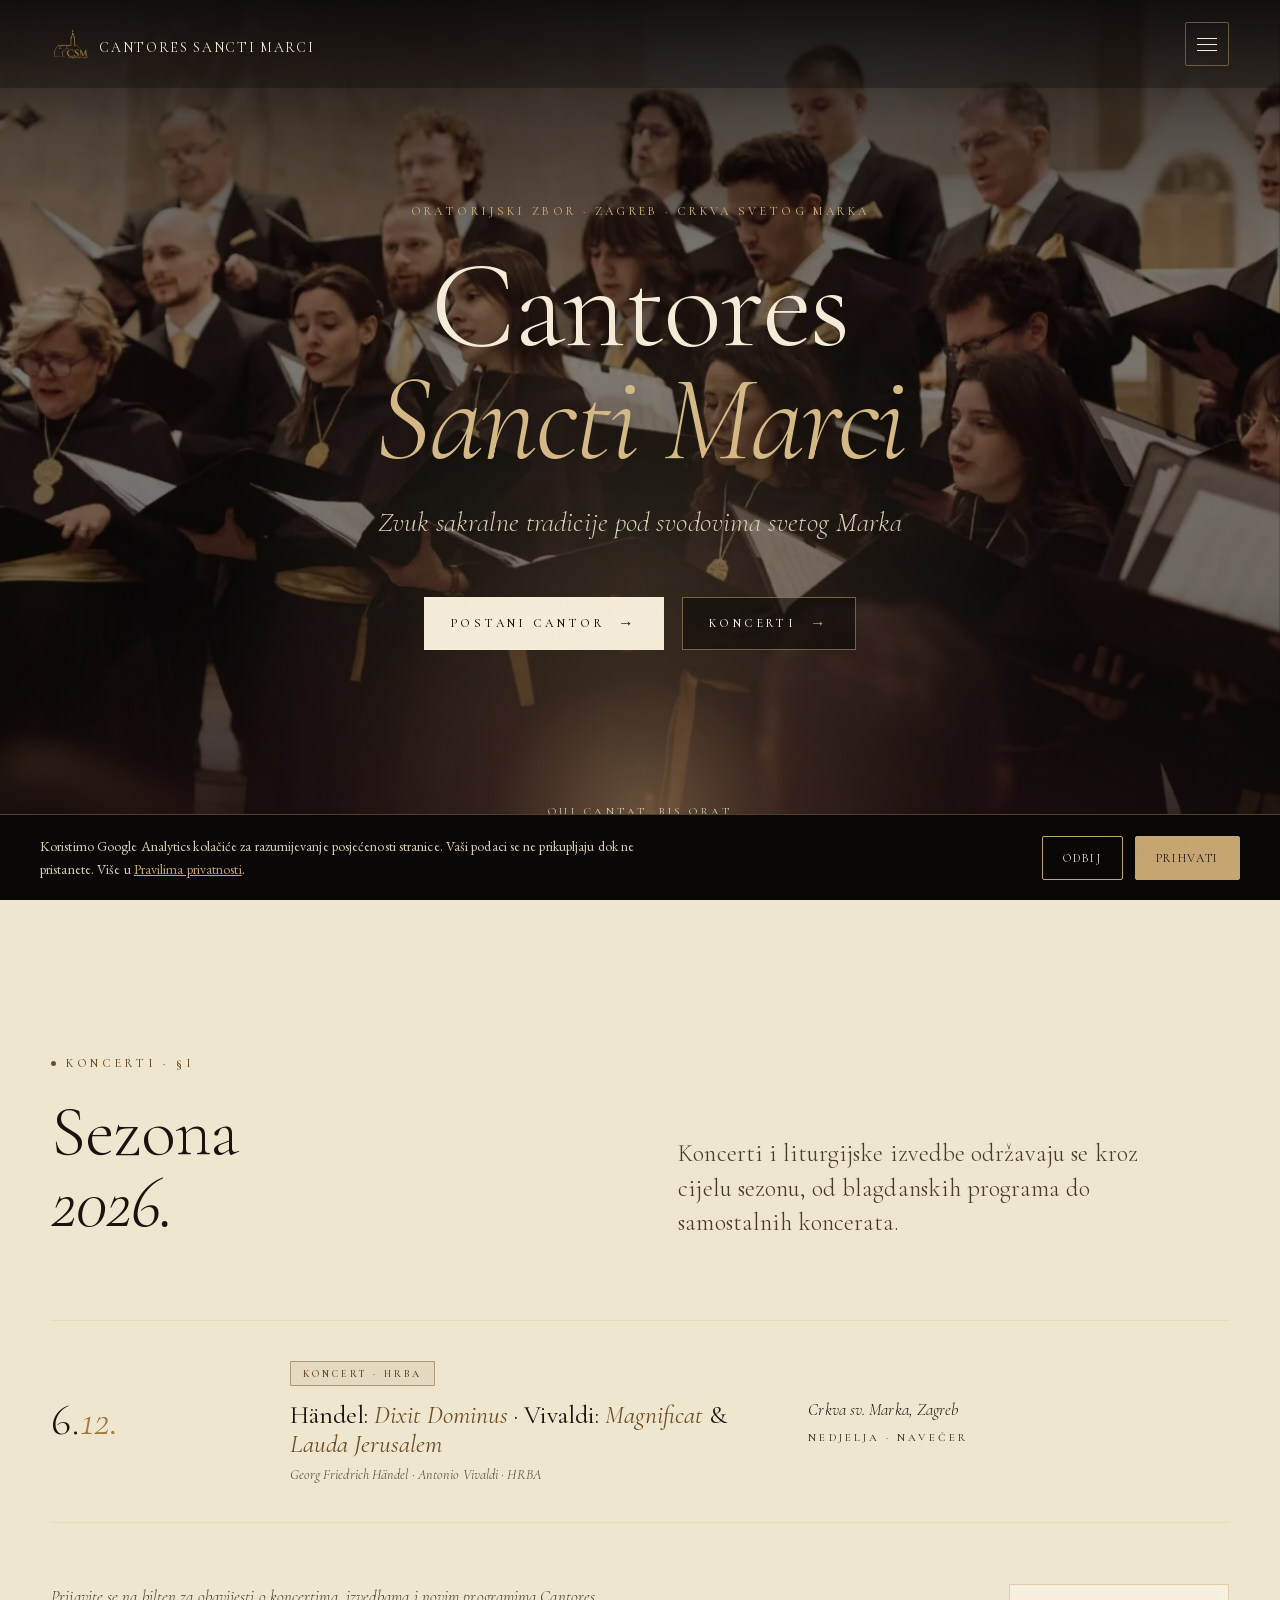
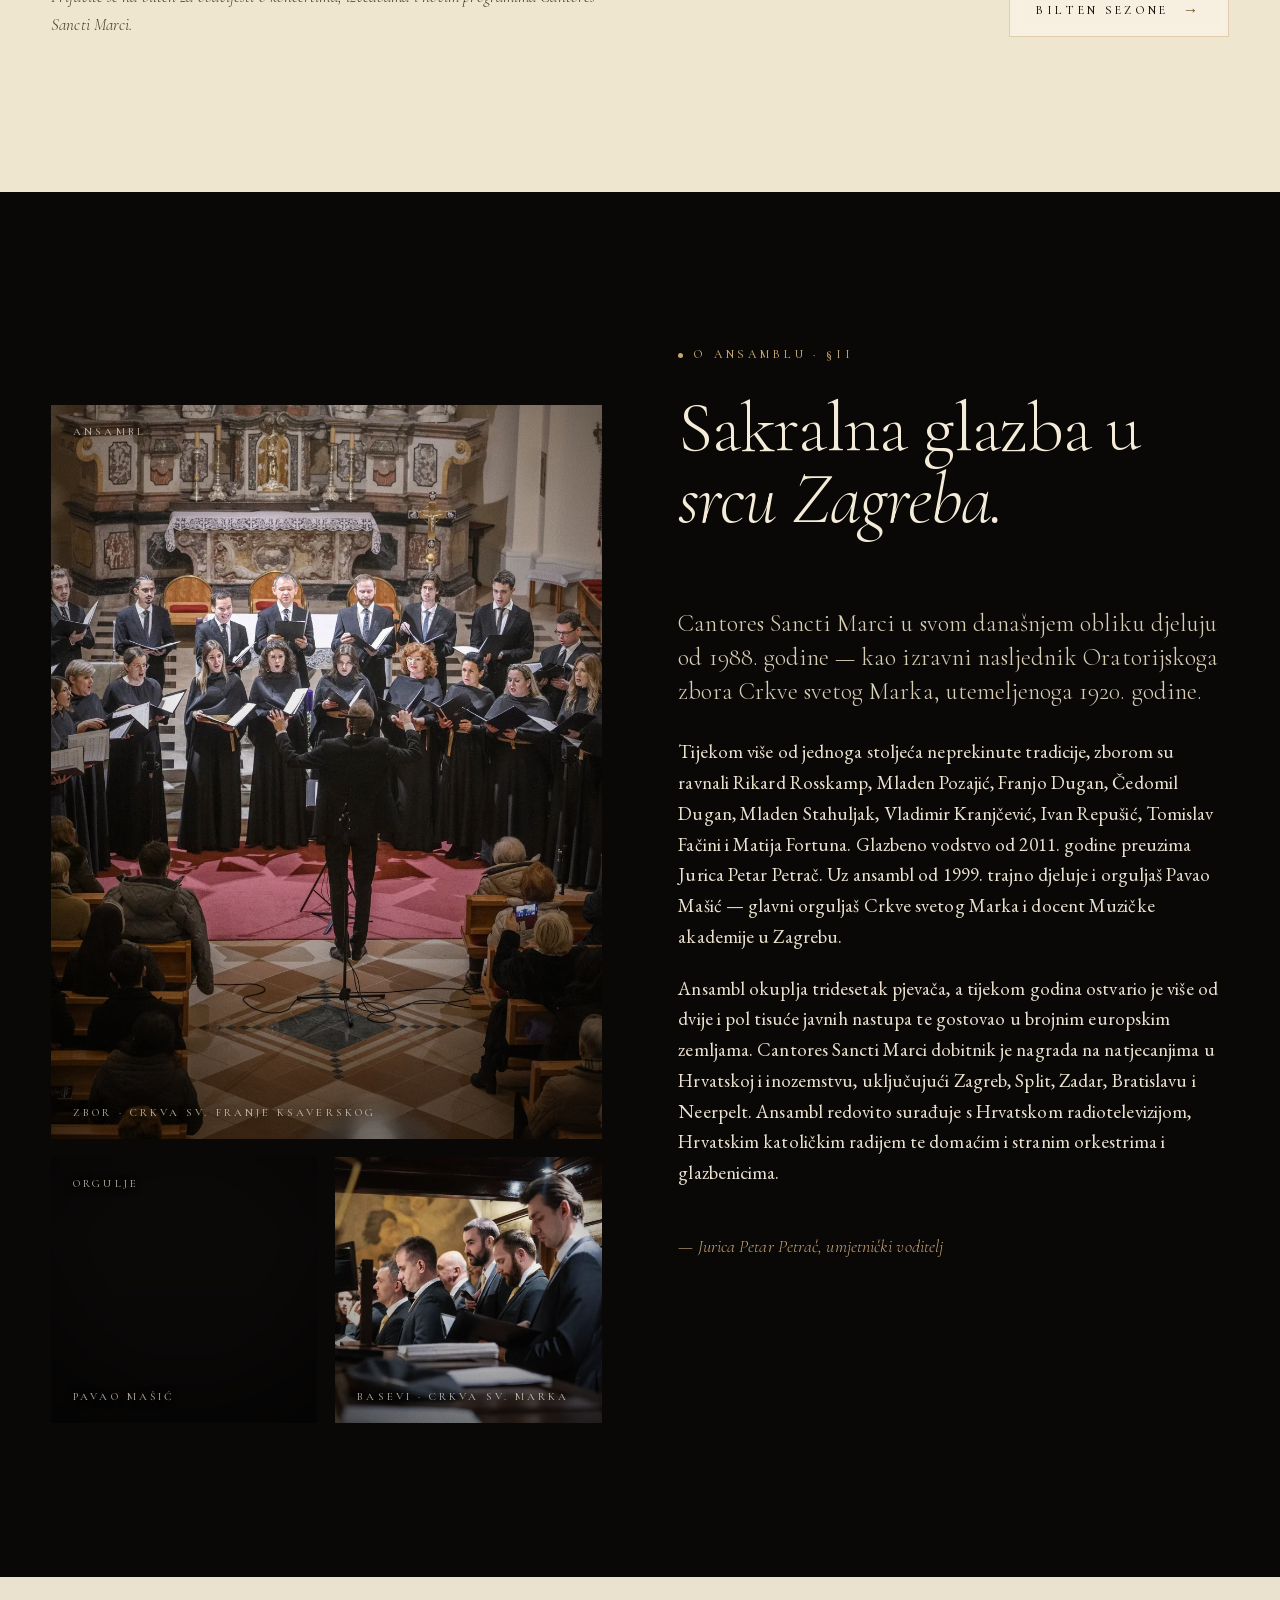
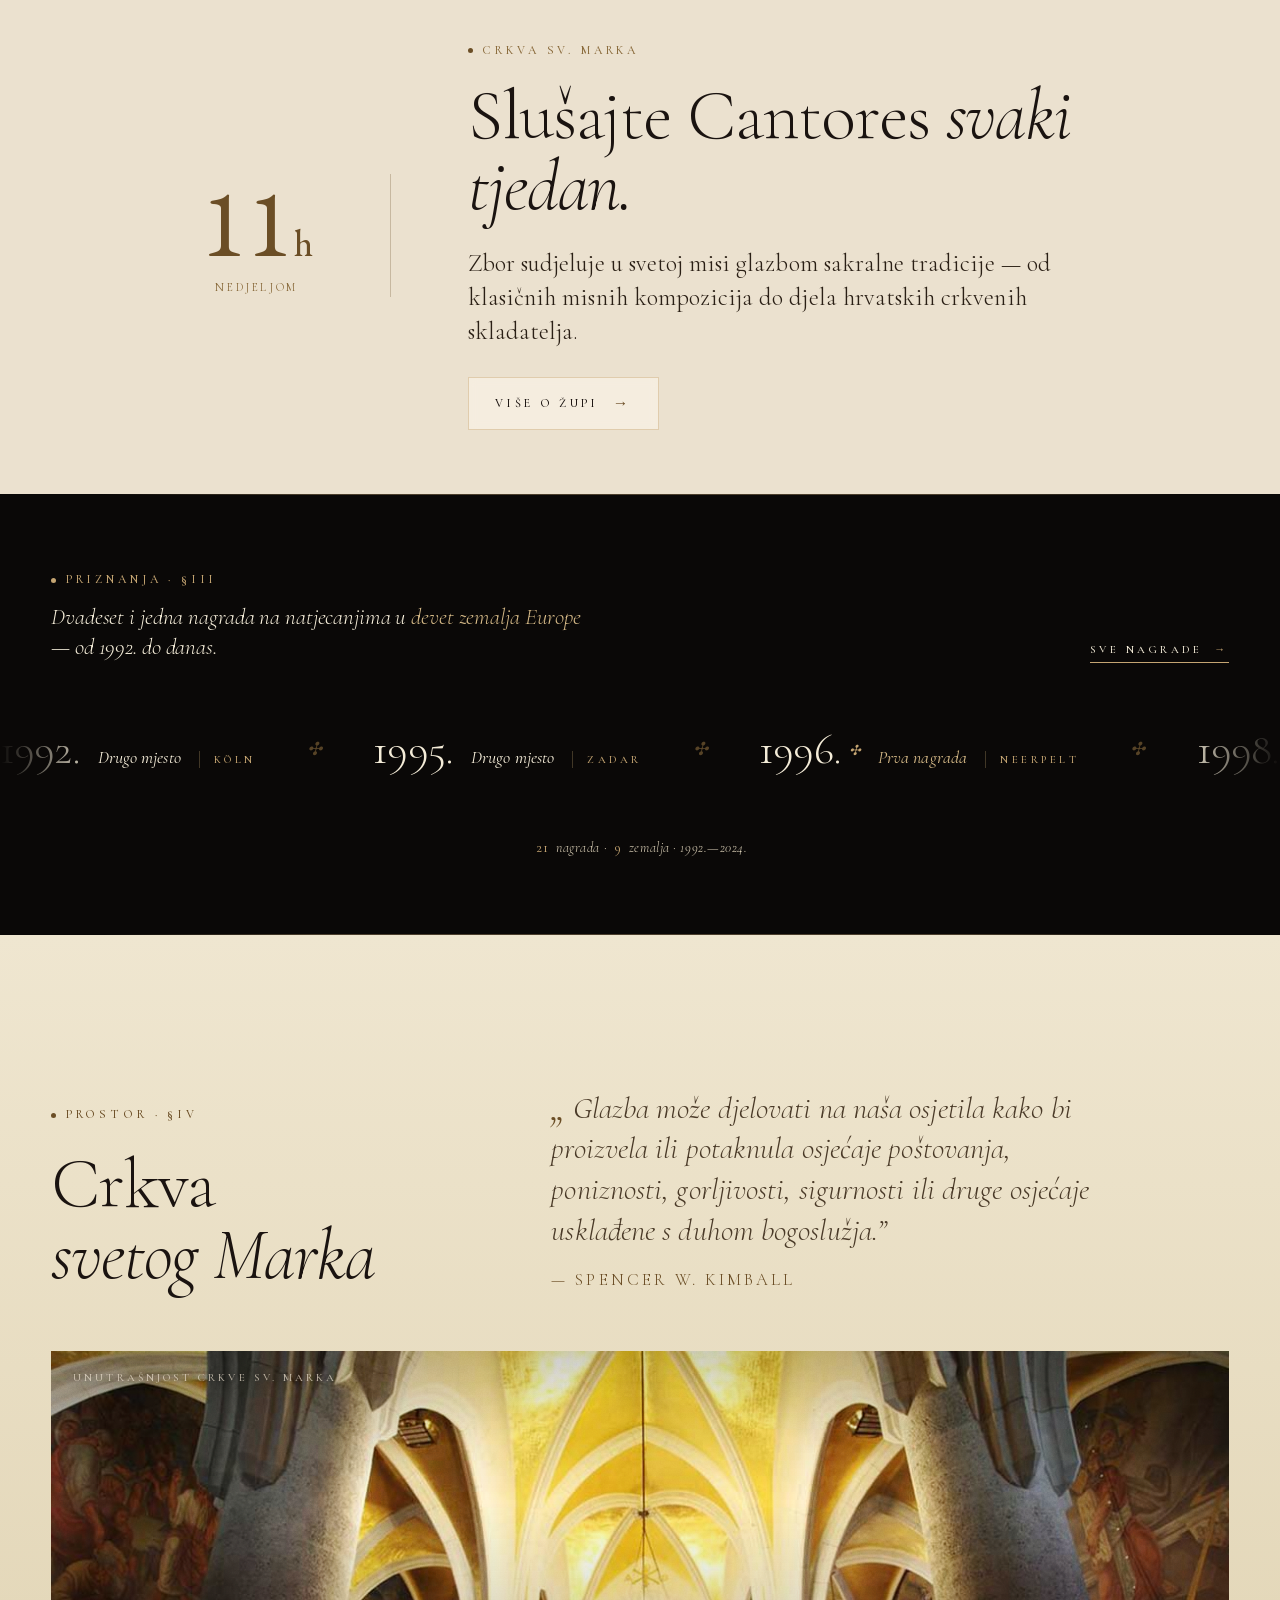
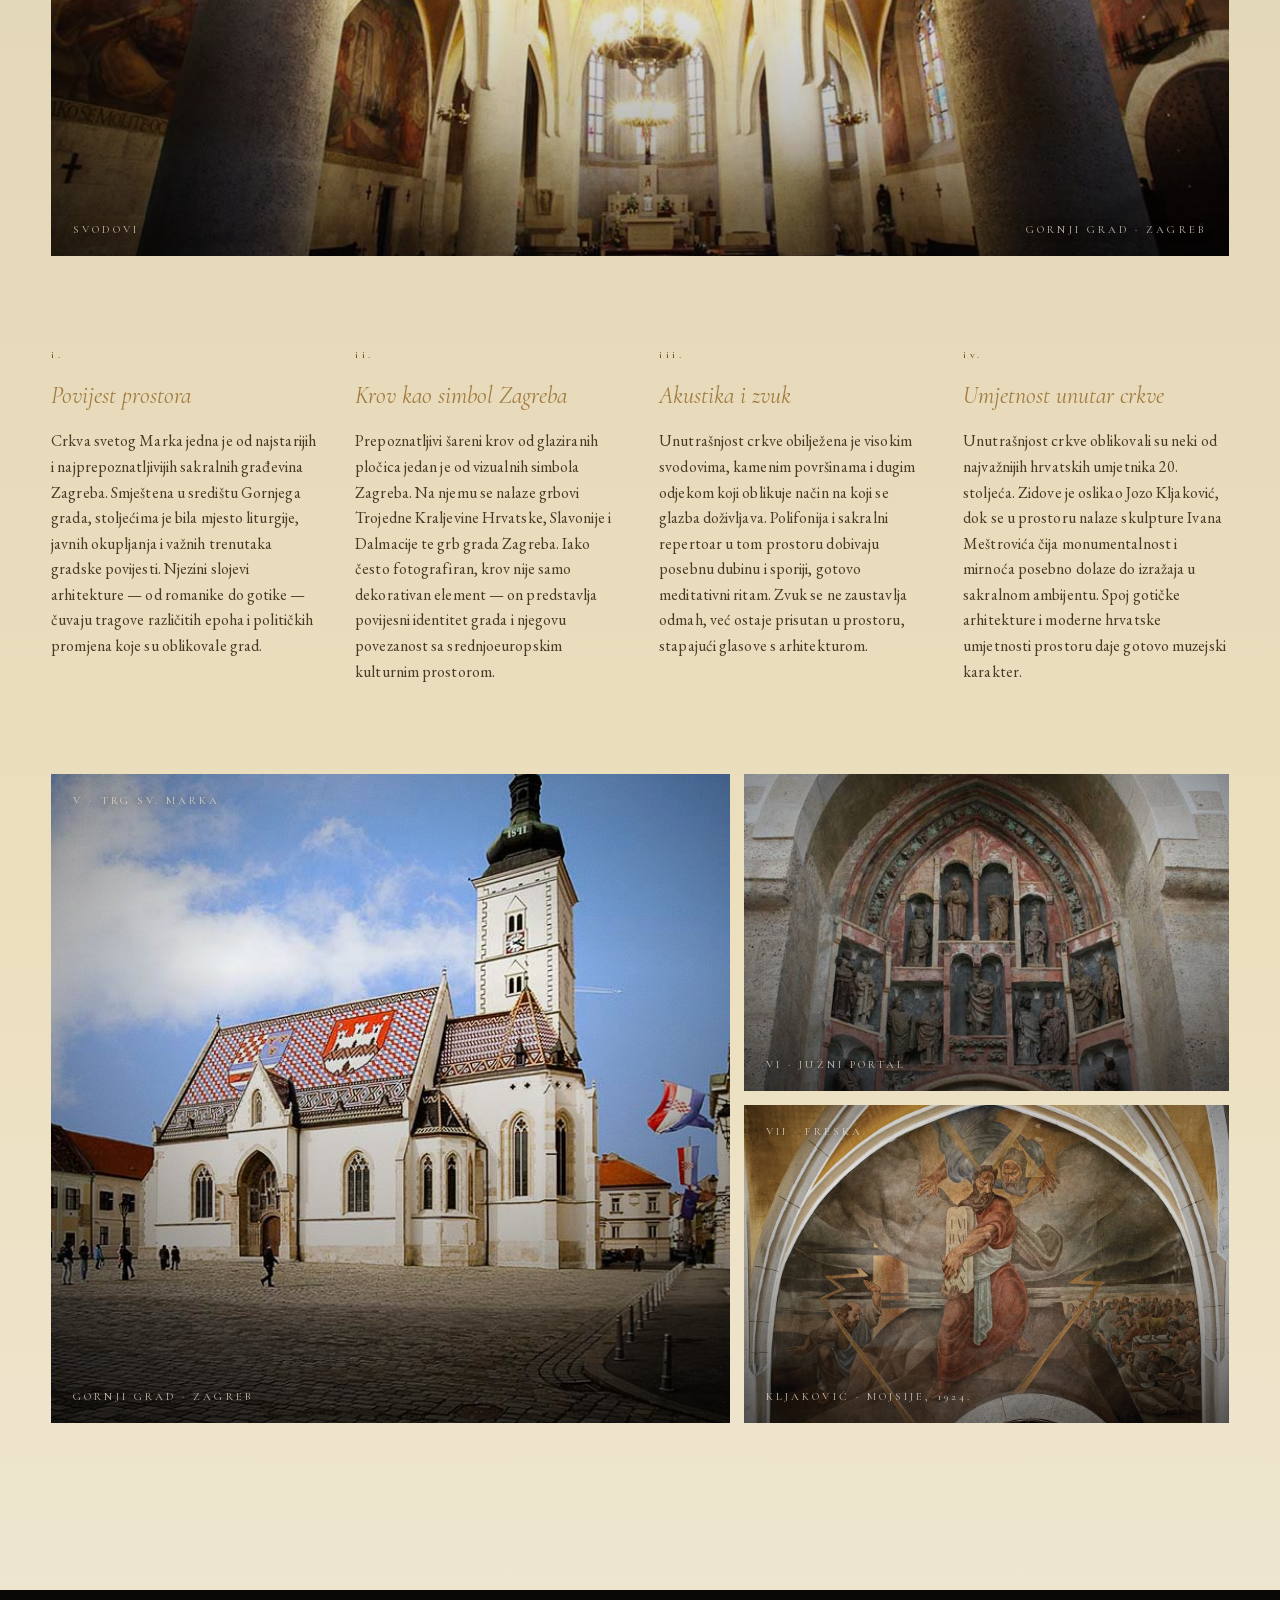
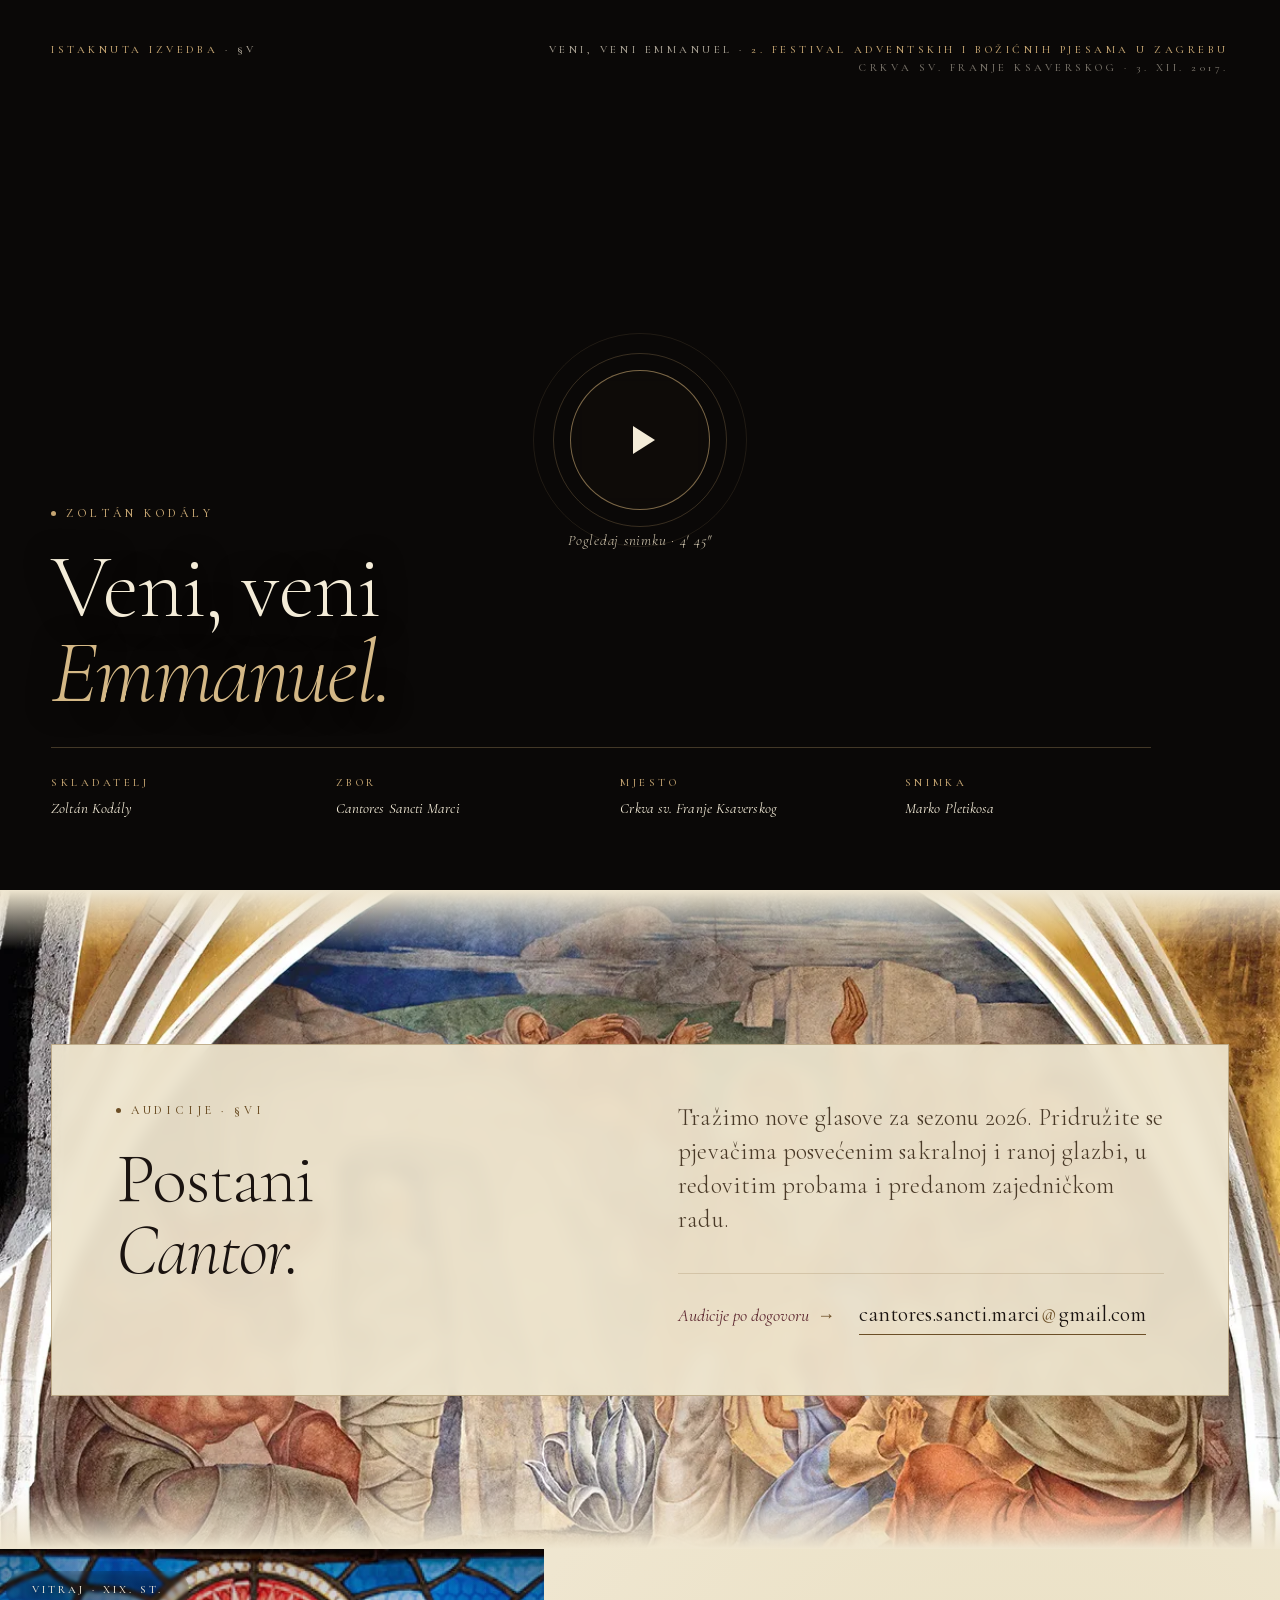
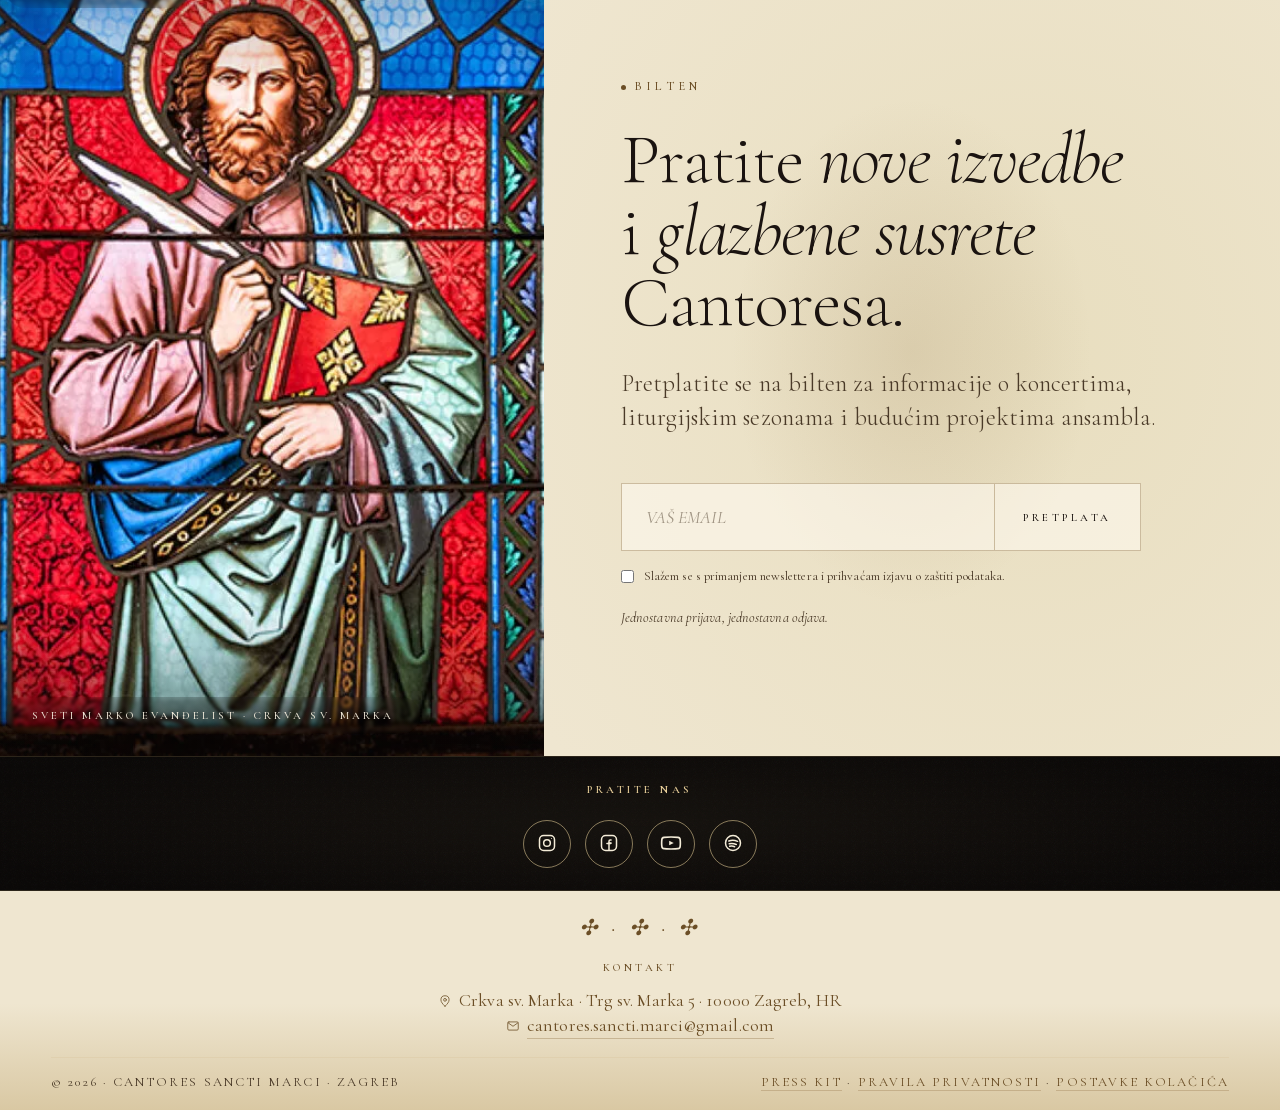
==== commit 21728464: "Add files via upload" ====
--- a/index.html
+++ b/index.html
@@ -2355,7 +2355,7 @@
             <div class="cap">Zbor &middot; Crkva sv. Franje Ksaverskog</div>
           </div>
           <div class="small-row">
-            <div class="plate plate-photo flip-x small" role="img" aria-label="Orguljaš Pavao Mašić za orguljama Crkve svetog Marka" data-bg="media/orgulje-pavao-masic.webp" style="background-position: 45% 50%">
+            <div class="plate plate-photo small" role="img" aria-label="Orguljaš Pavao Mašić za orguljama Crkve svetog Marka" data-bg="media/orgulje-pavao-masic-3.webp" style="background-position: 50% 30%">
               <div class="cap tl">Orgulje</div>
               <div class="cap">Pavao Mašić</div>
             </div>
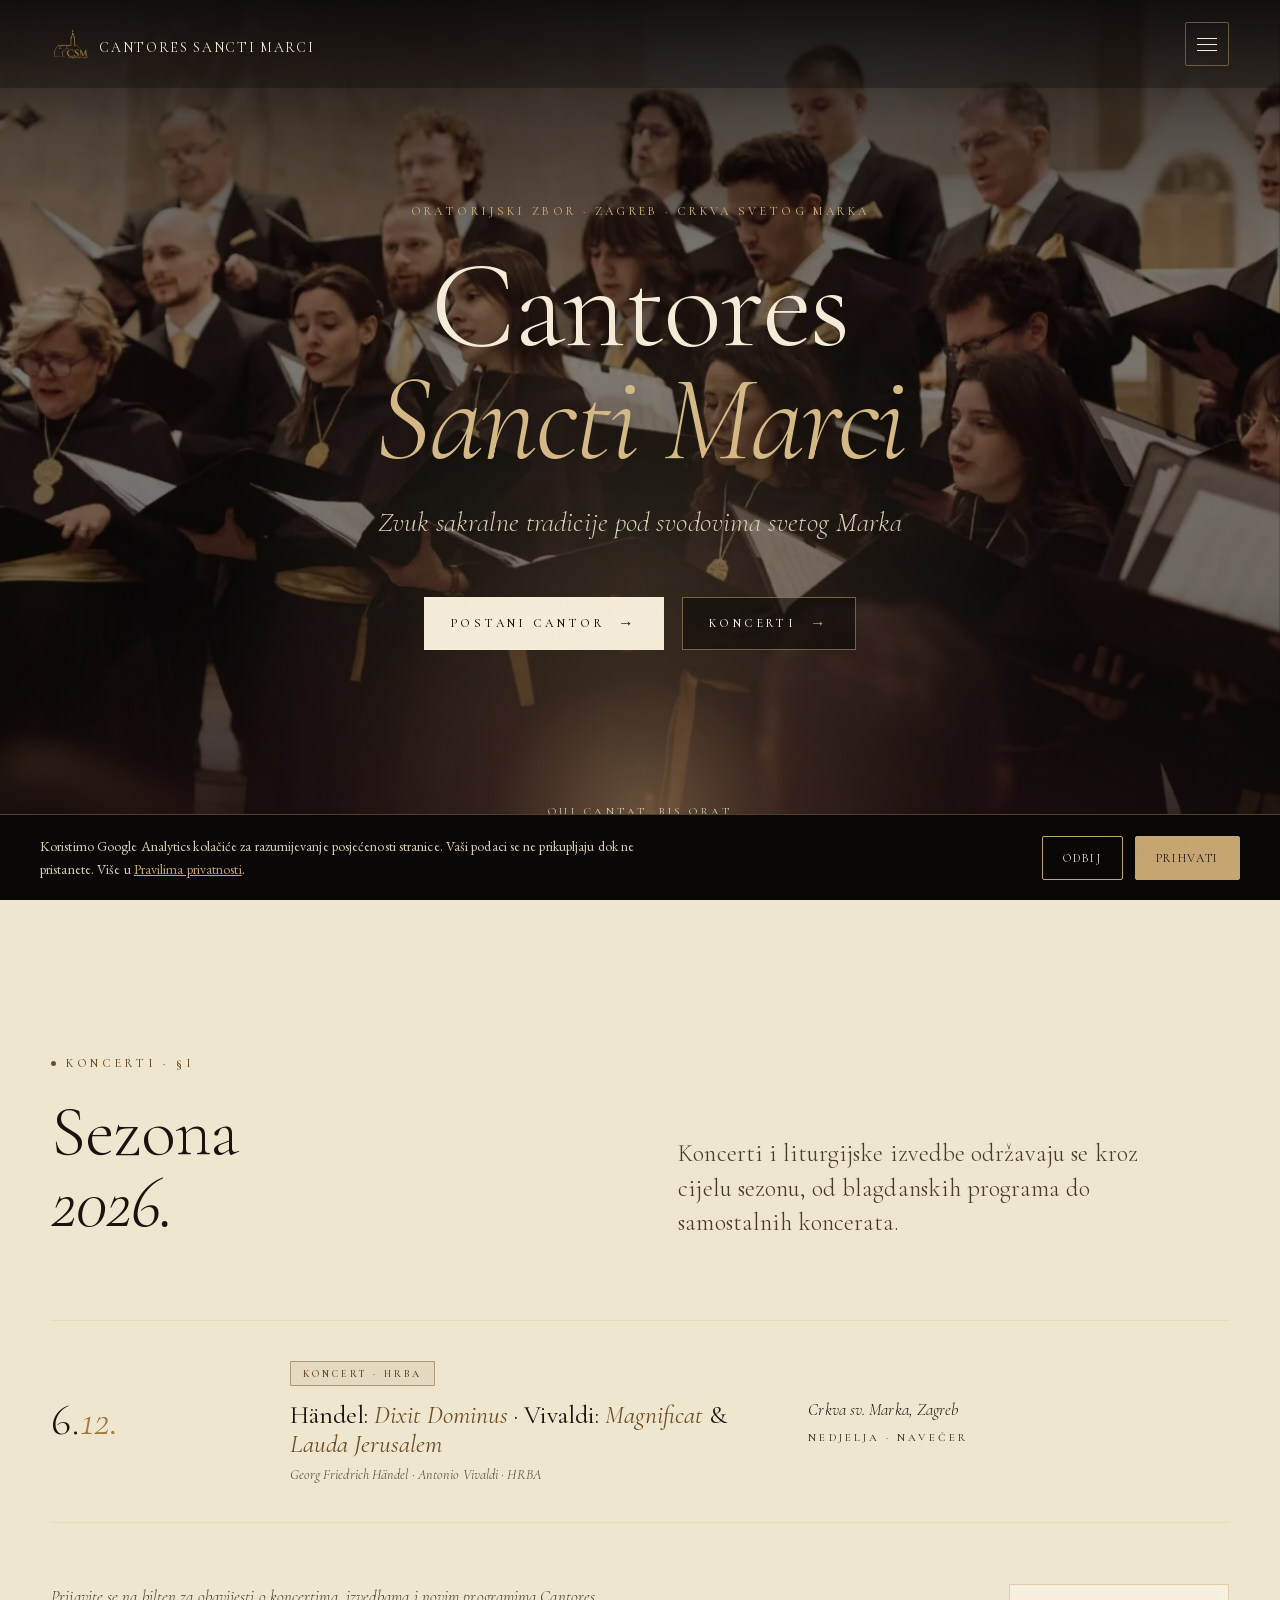
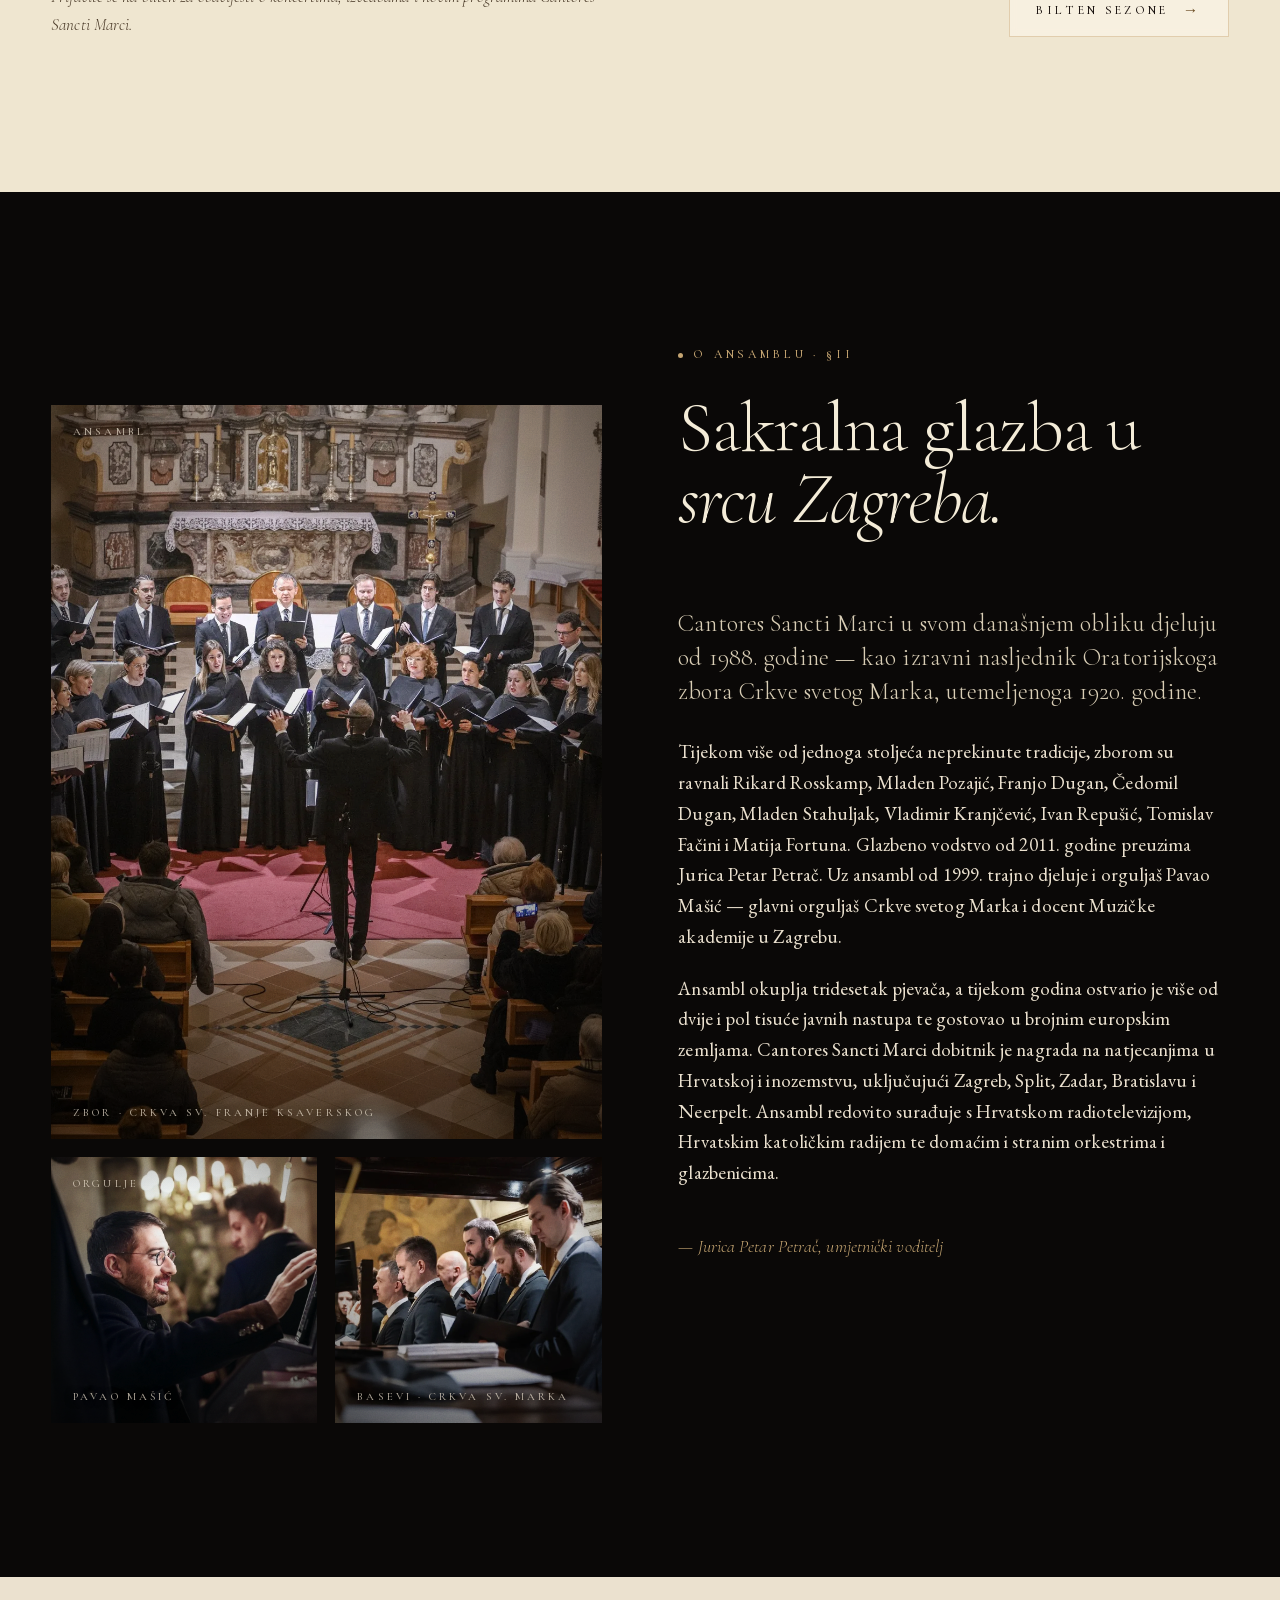
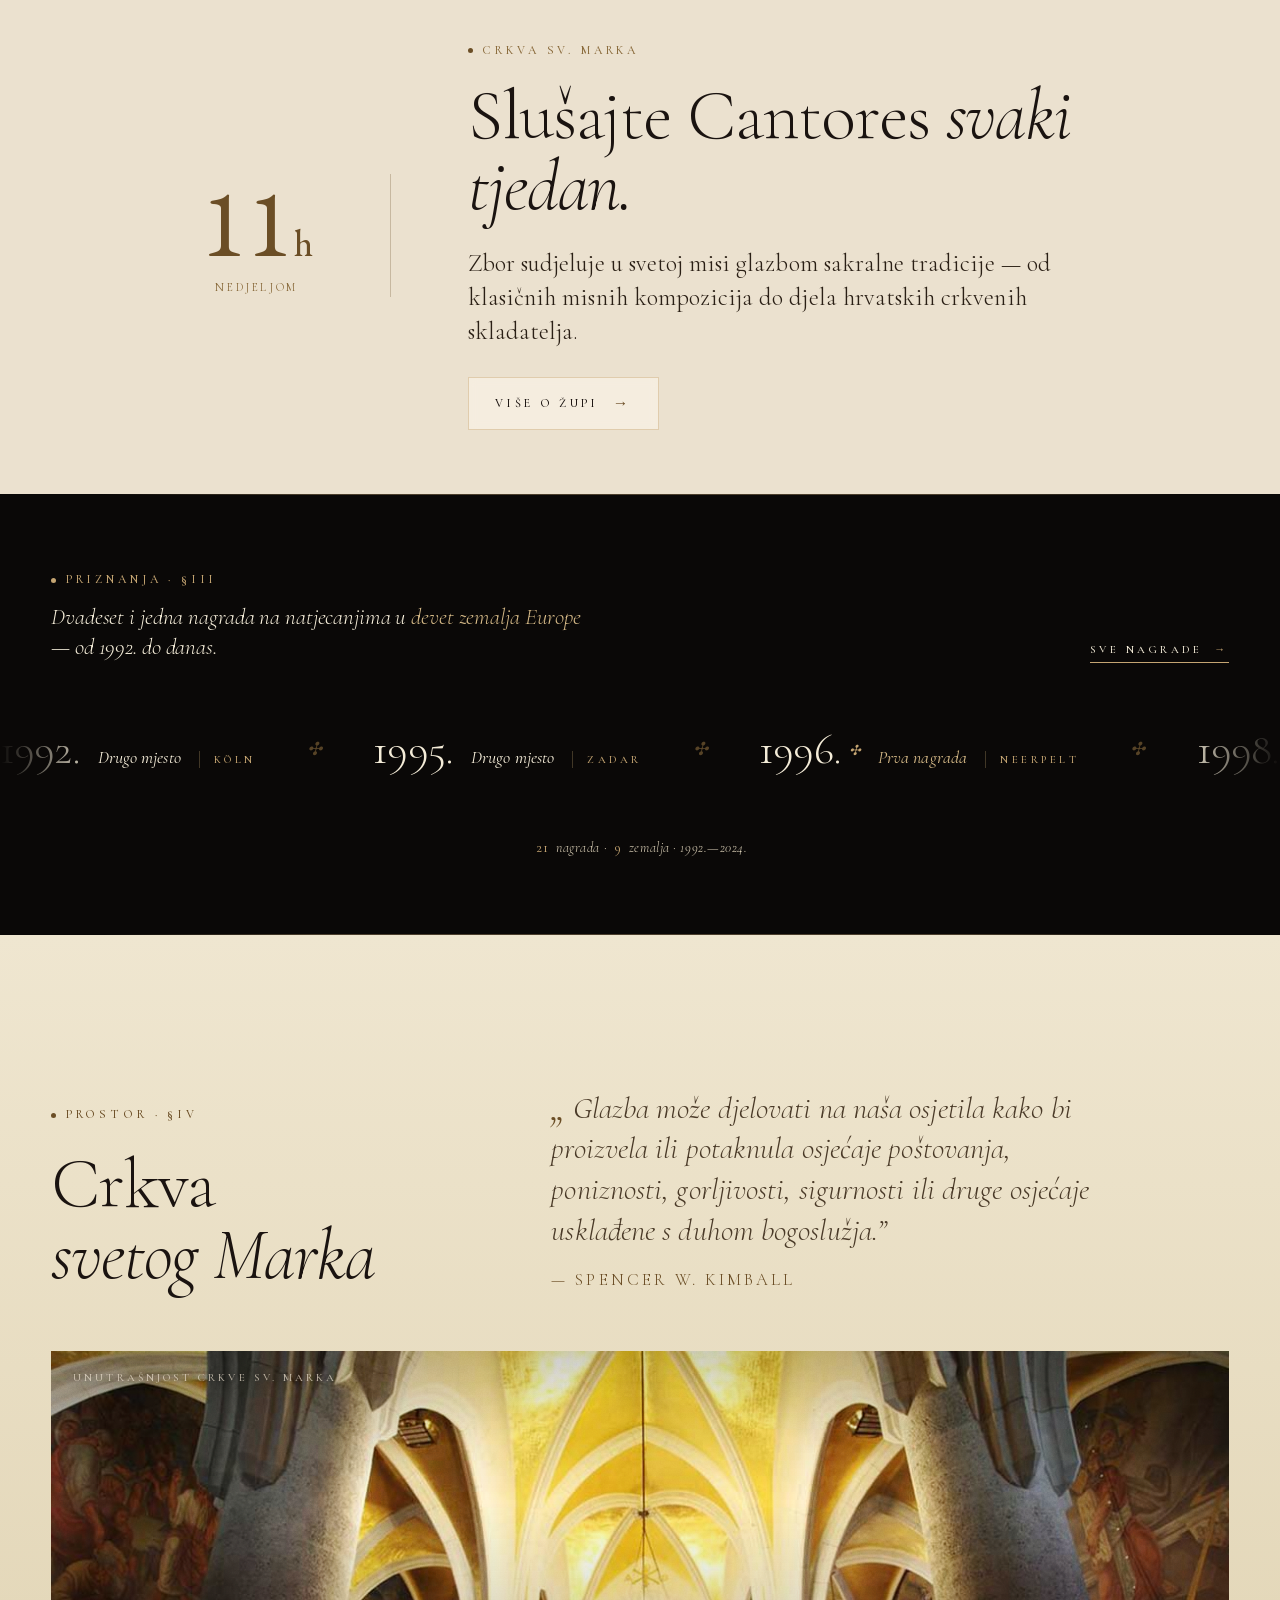
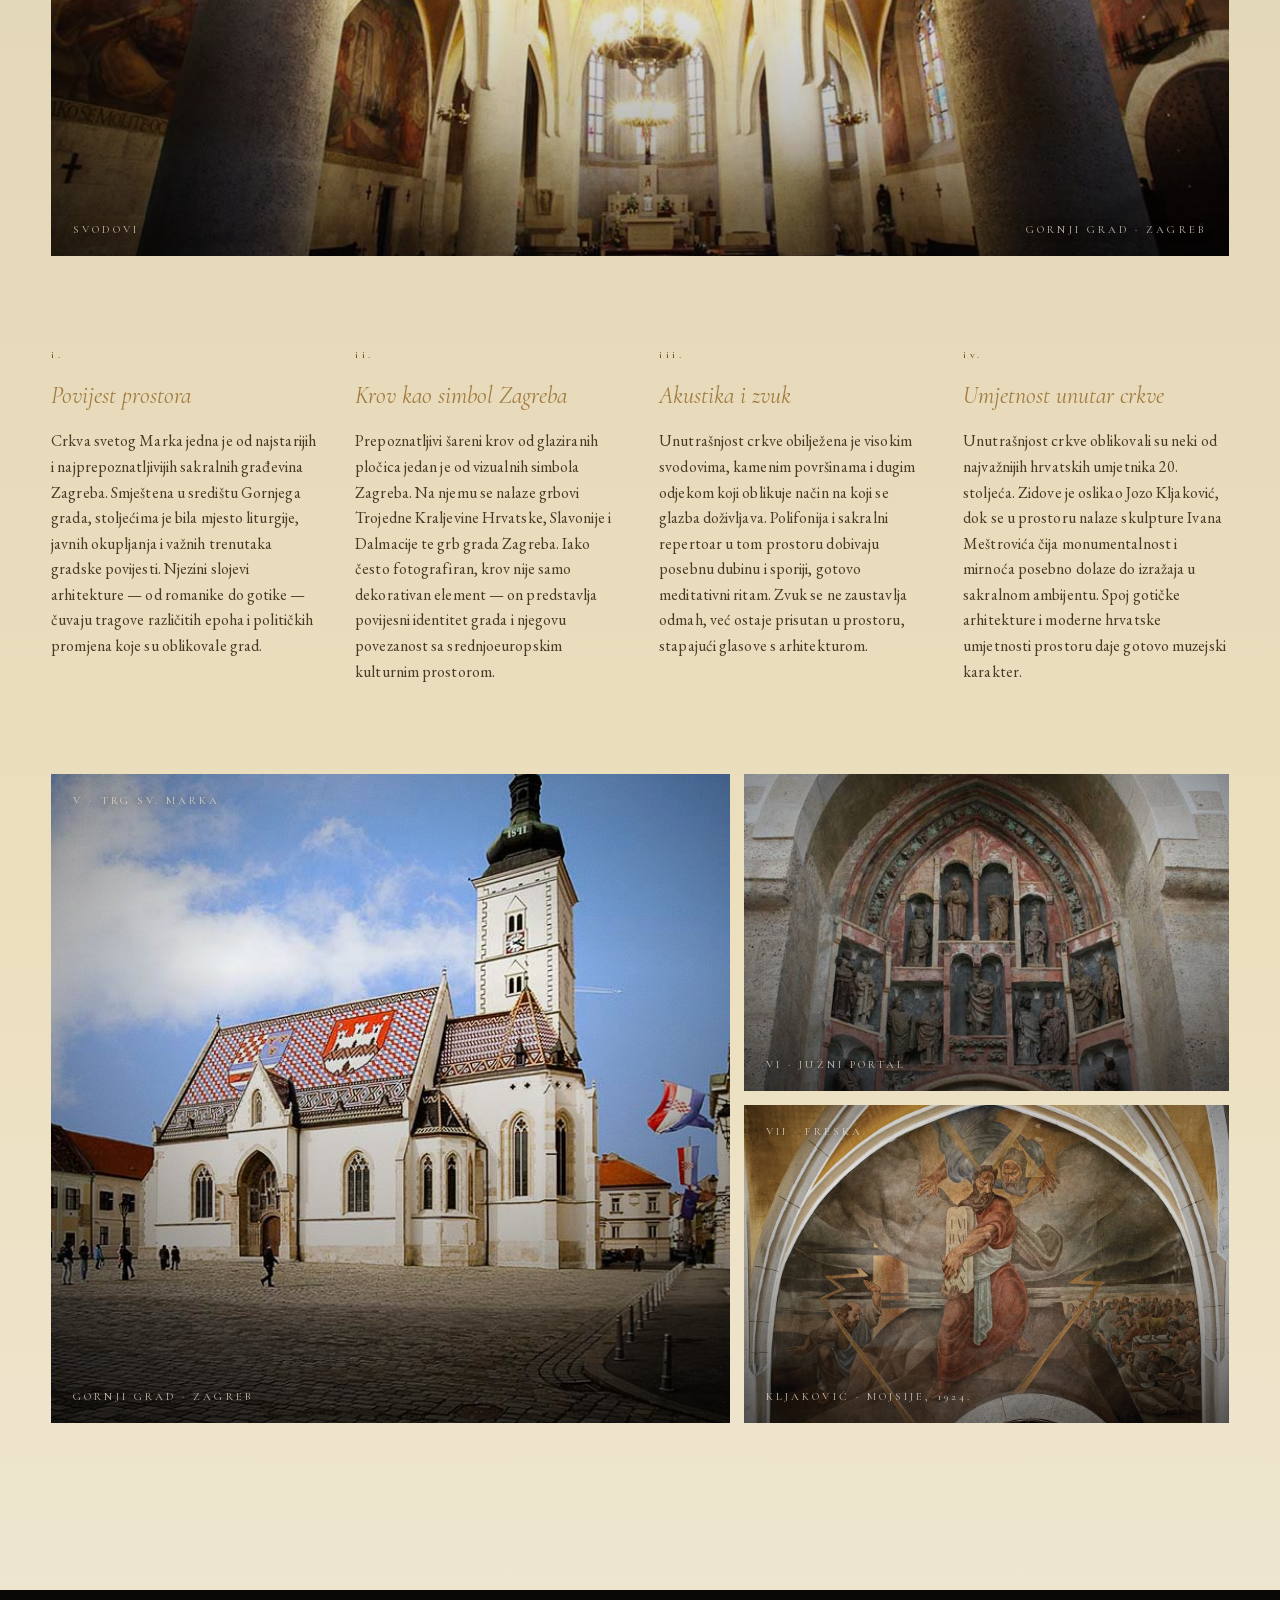
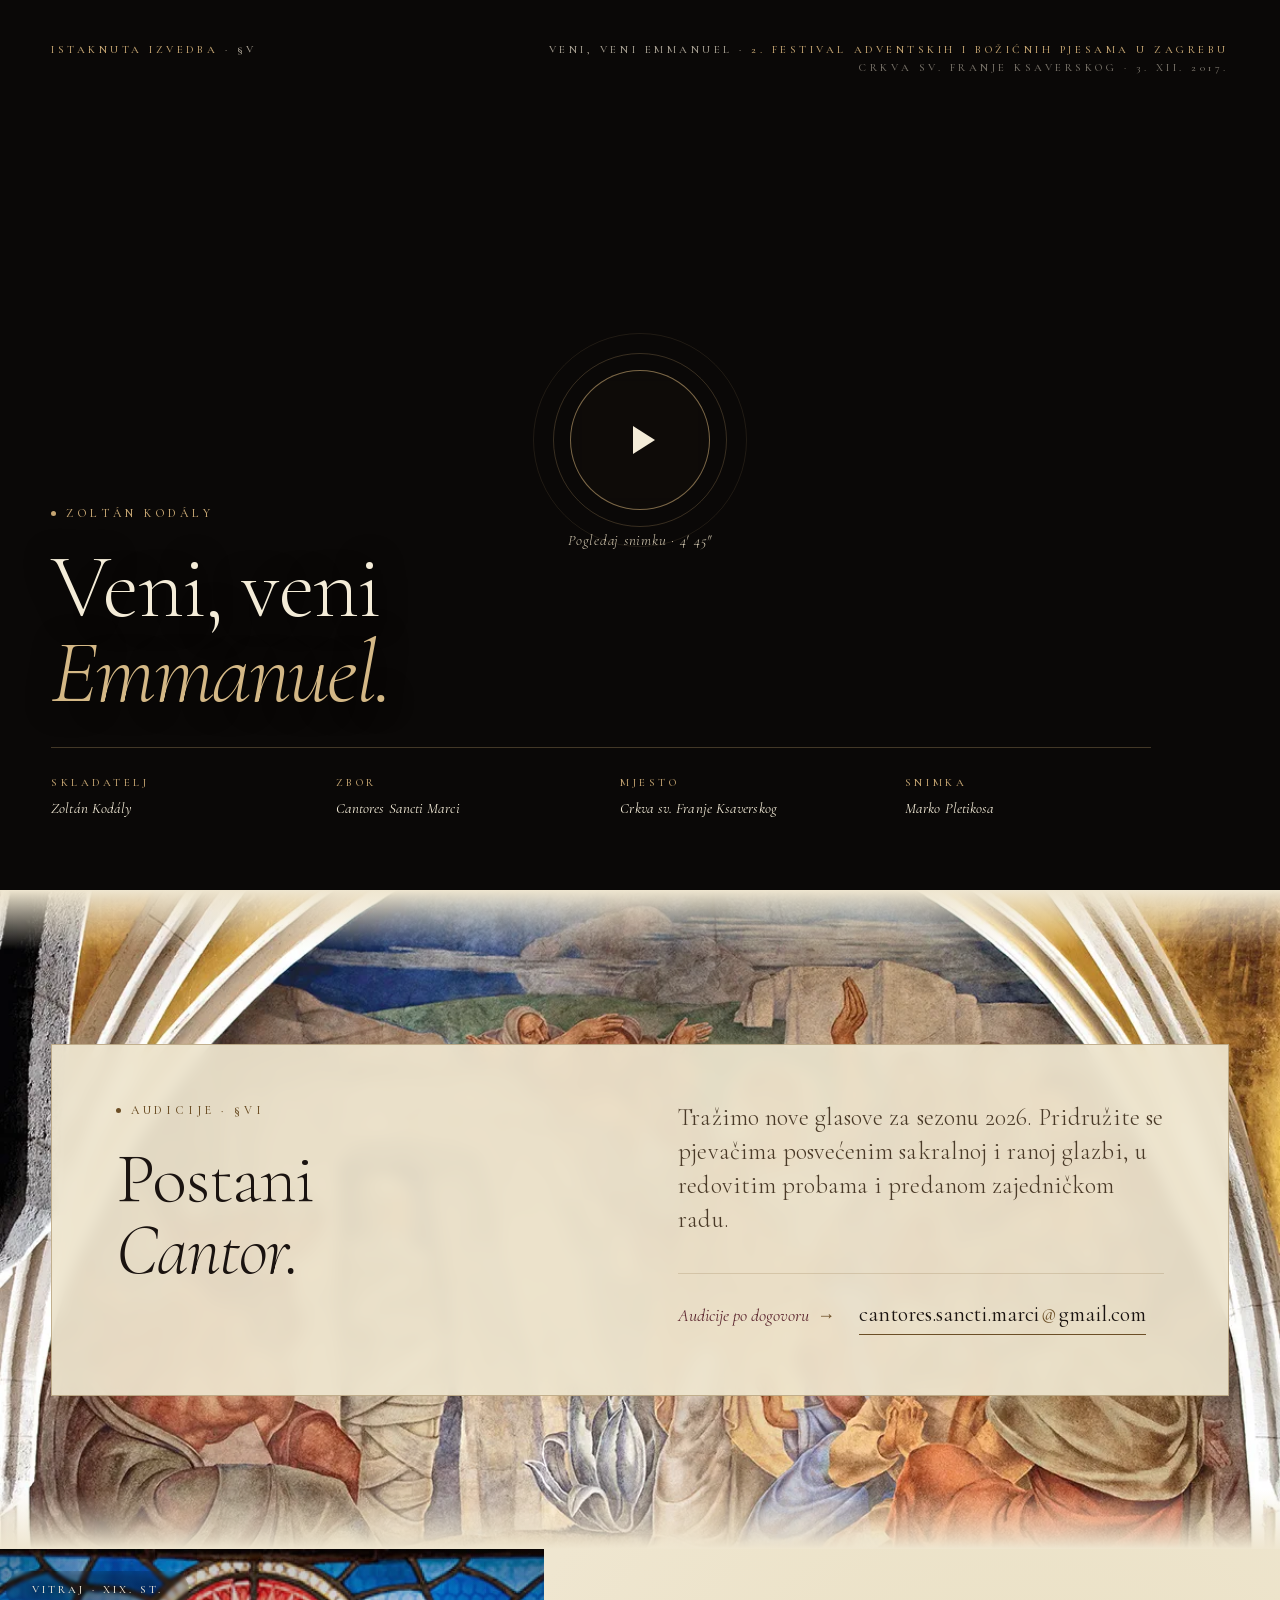
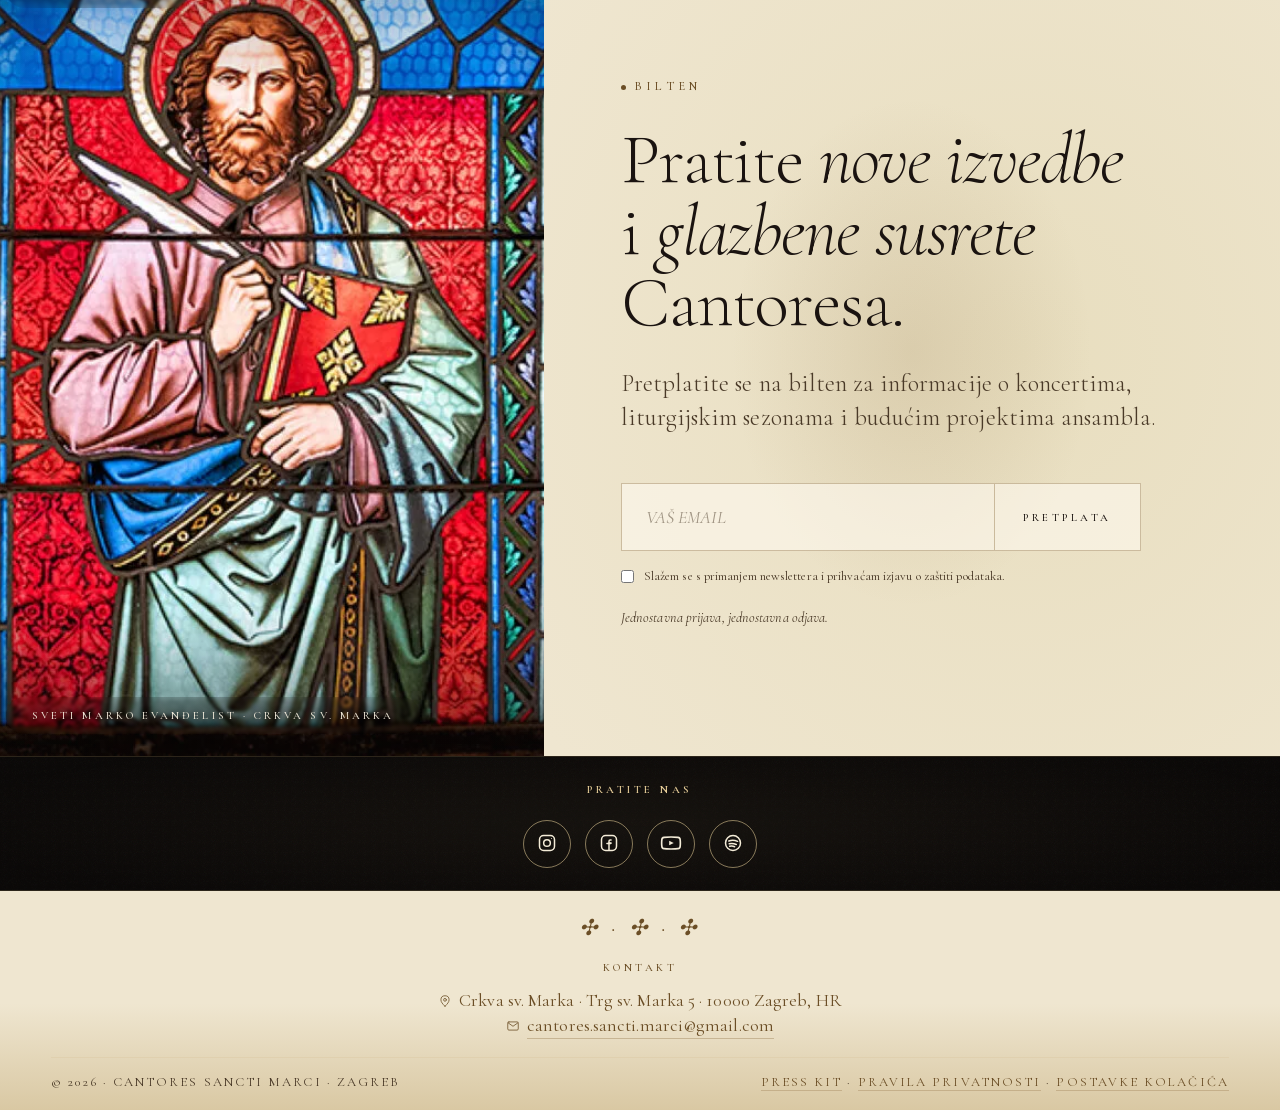
==== commit 57c5d638: "Add files via upload" ====
--- a/index.html
+++ b/index.html
@@ -1617,6 +1617,7 @@
     line-height: 1;
     margin-bottom: 14px;
   }
+  .koncerti .event .tag.two{ line-height: 1.7; padding: 6px 12px 5px }
   .koncerti .event .tag.misa{ color: #6b1f2a; border-color: rgba(107,31,42,0.45); background: rgba(107,31,42,0.08) }
   .koncerti .event .tag.nastup{ color: #4a4520; border-color: rgba(74,69,32,0.45); background: rgba(74,69,32,0.08) }
   .koncerti .event .tag.koncert{ color: #6b4a1f; border-color: rgba(107,74,31,0.45); background: rgba(107,74,31,0.08) }
@@ -2132,6 +2133,7 @@
 
     .koncerti .event .prog{ order: 2; margin-bottom: 16px }
     .koncerti .event .tag{ font-size: 12px; padding: 8px 14px 7px; margin-bottom: 16px; letter-spacing: 0.28em }
+    .koncerti .event .tag.two{ padding: 7px 14px 6px }
     .koncerti .event h3{
       font-size: clamp(28px, 7vw, 36px);
       line-height: 1.22;
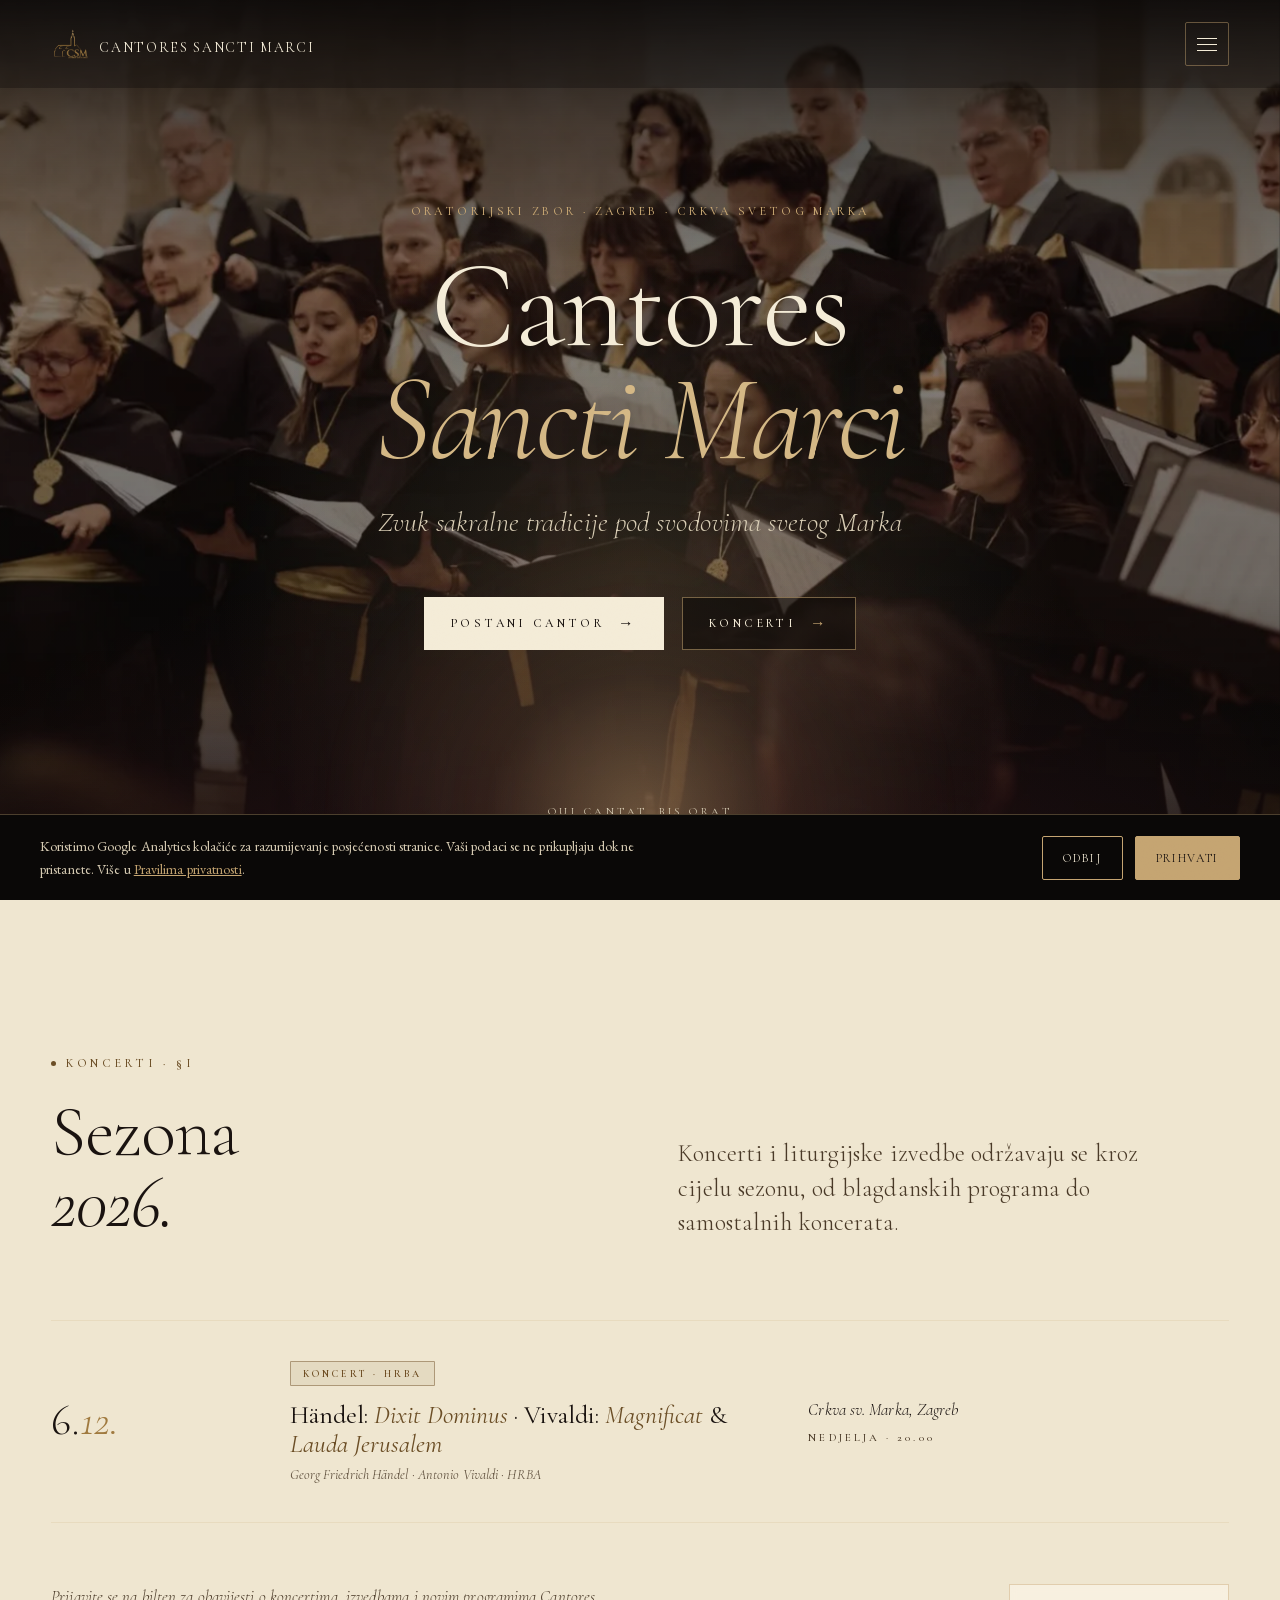
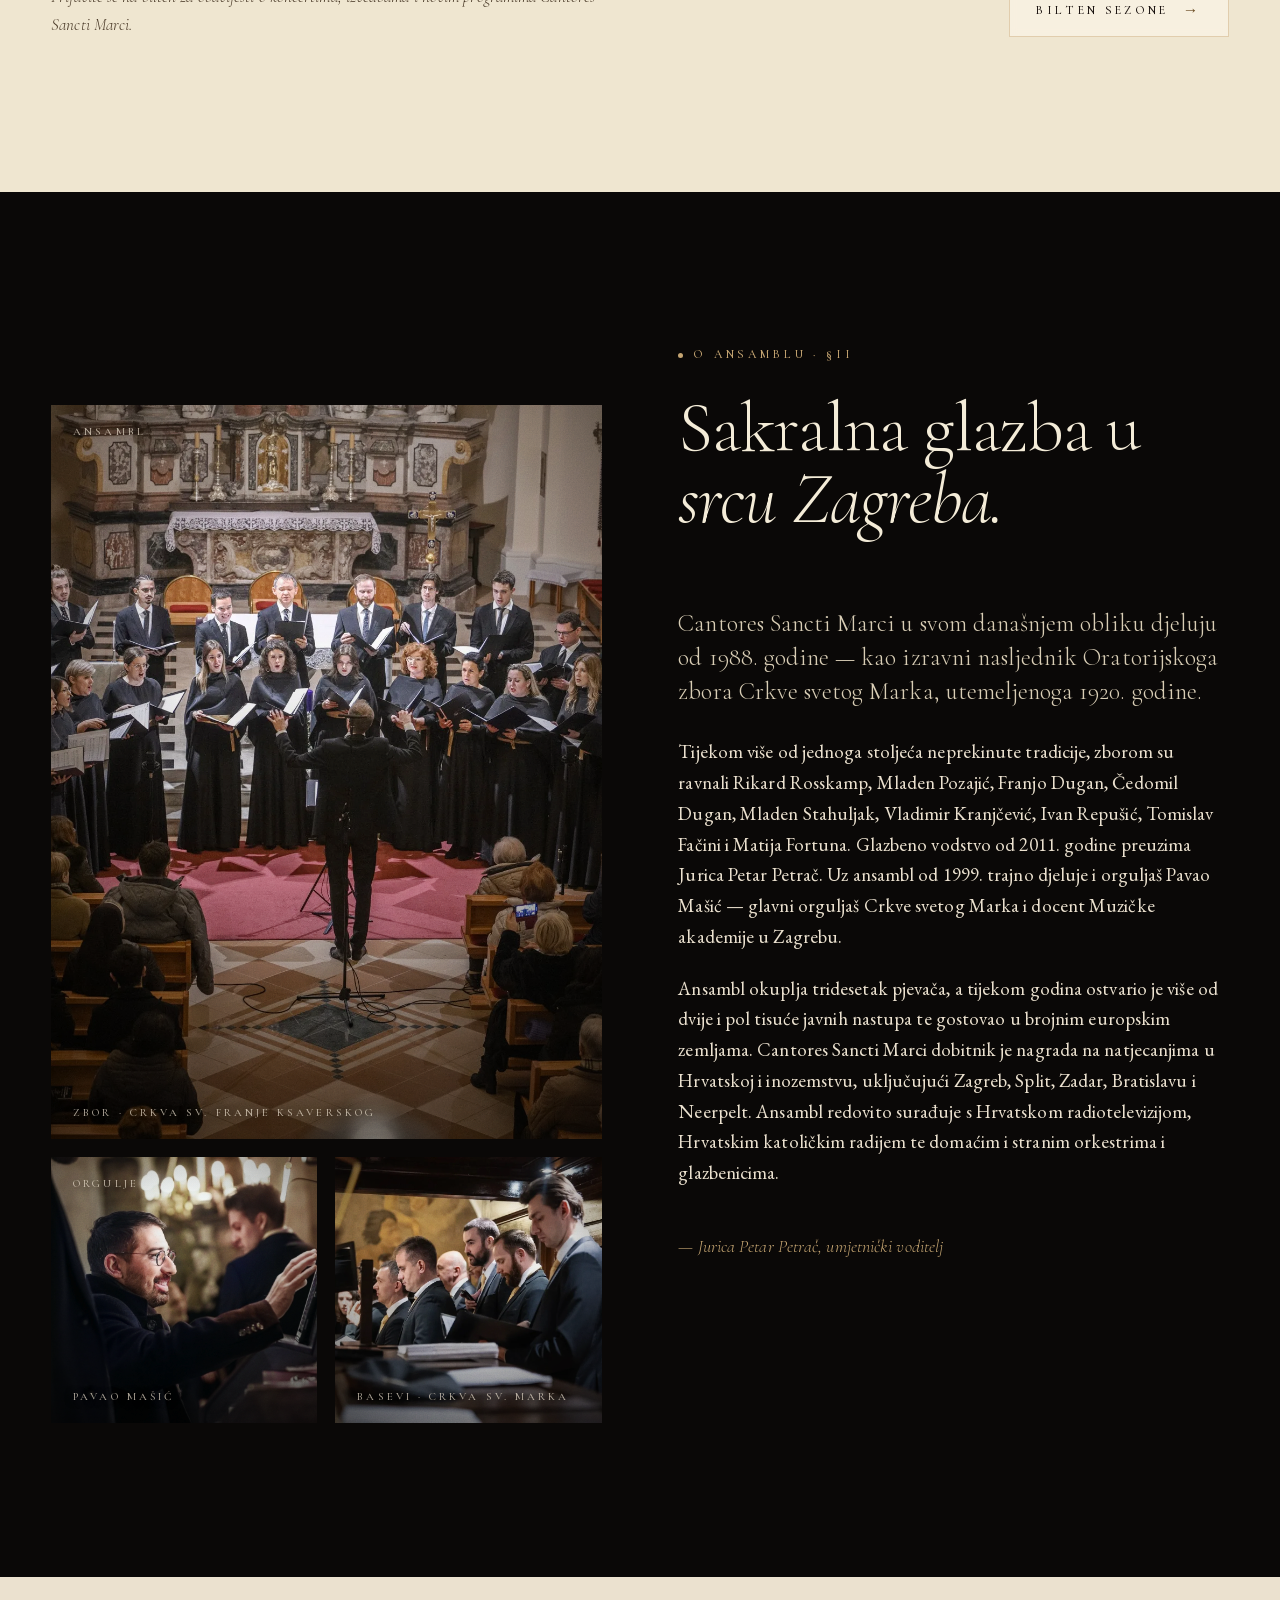
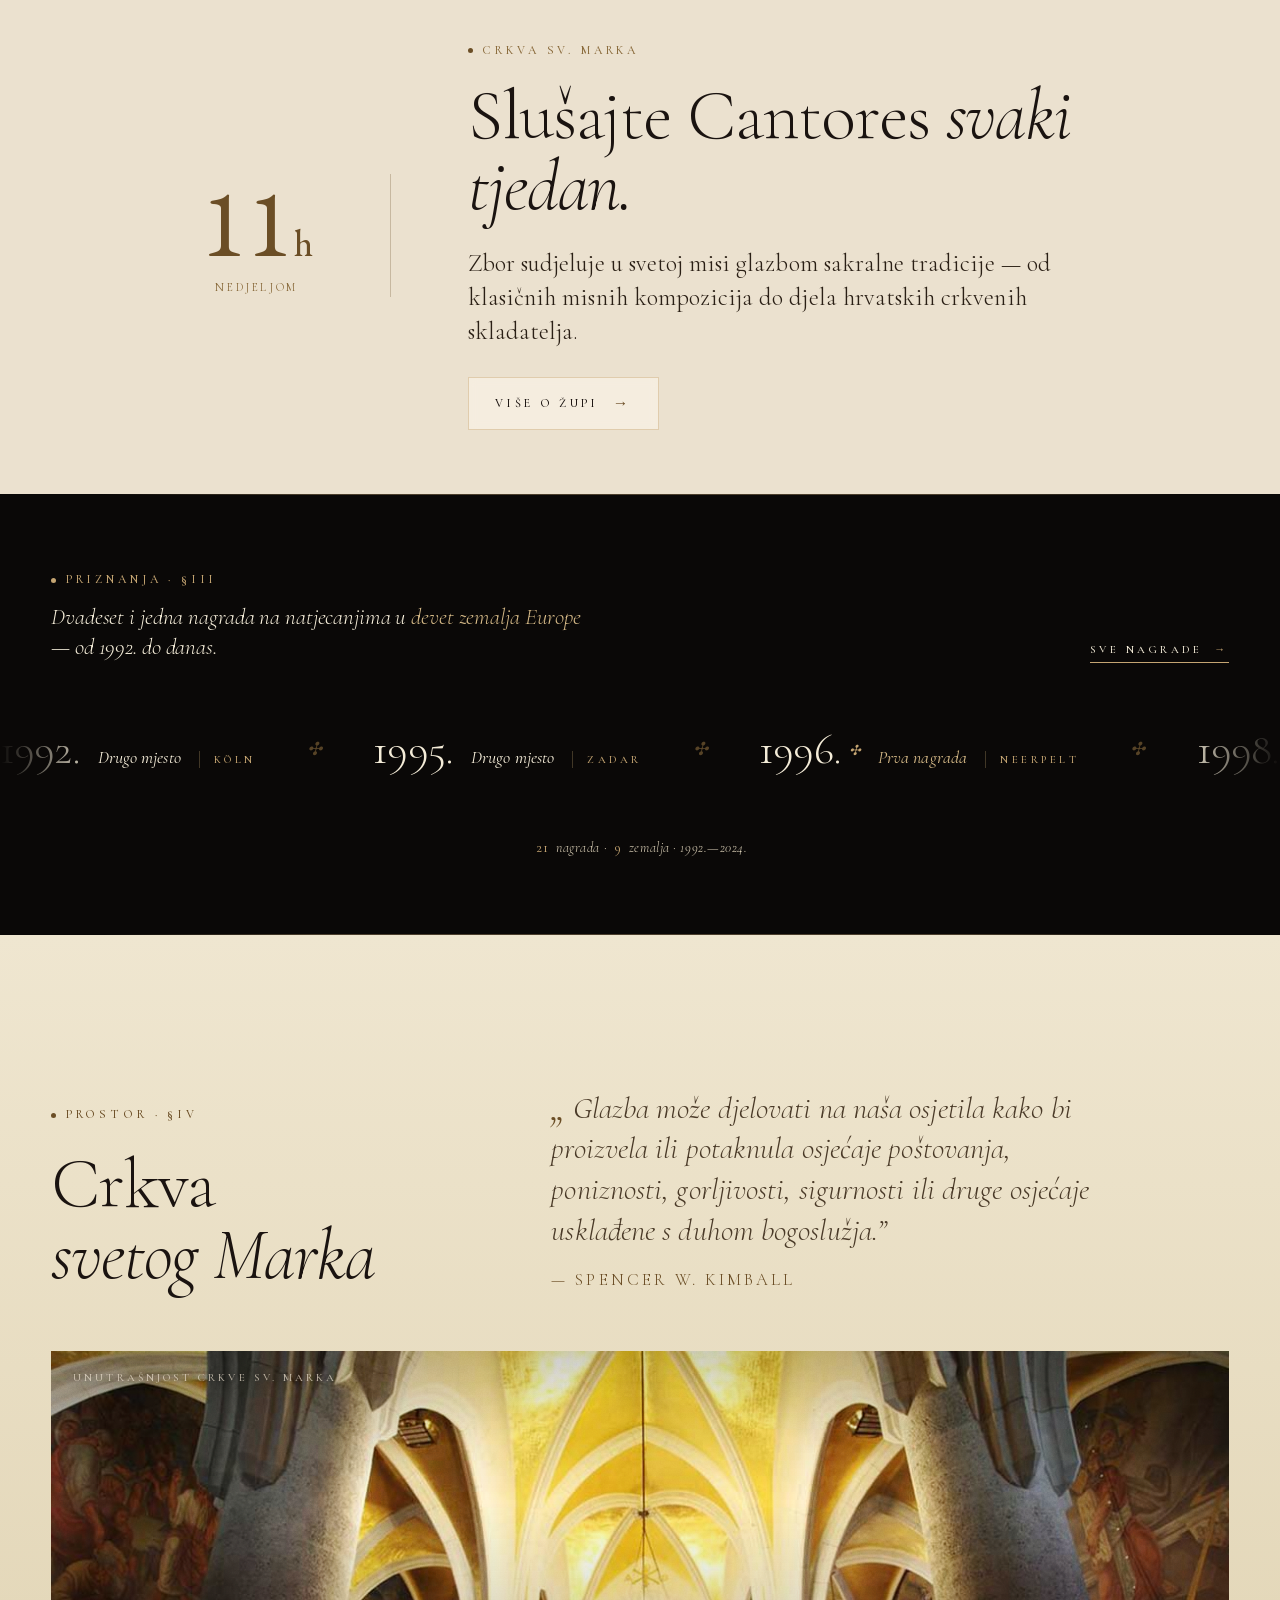
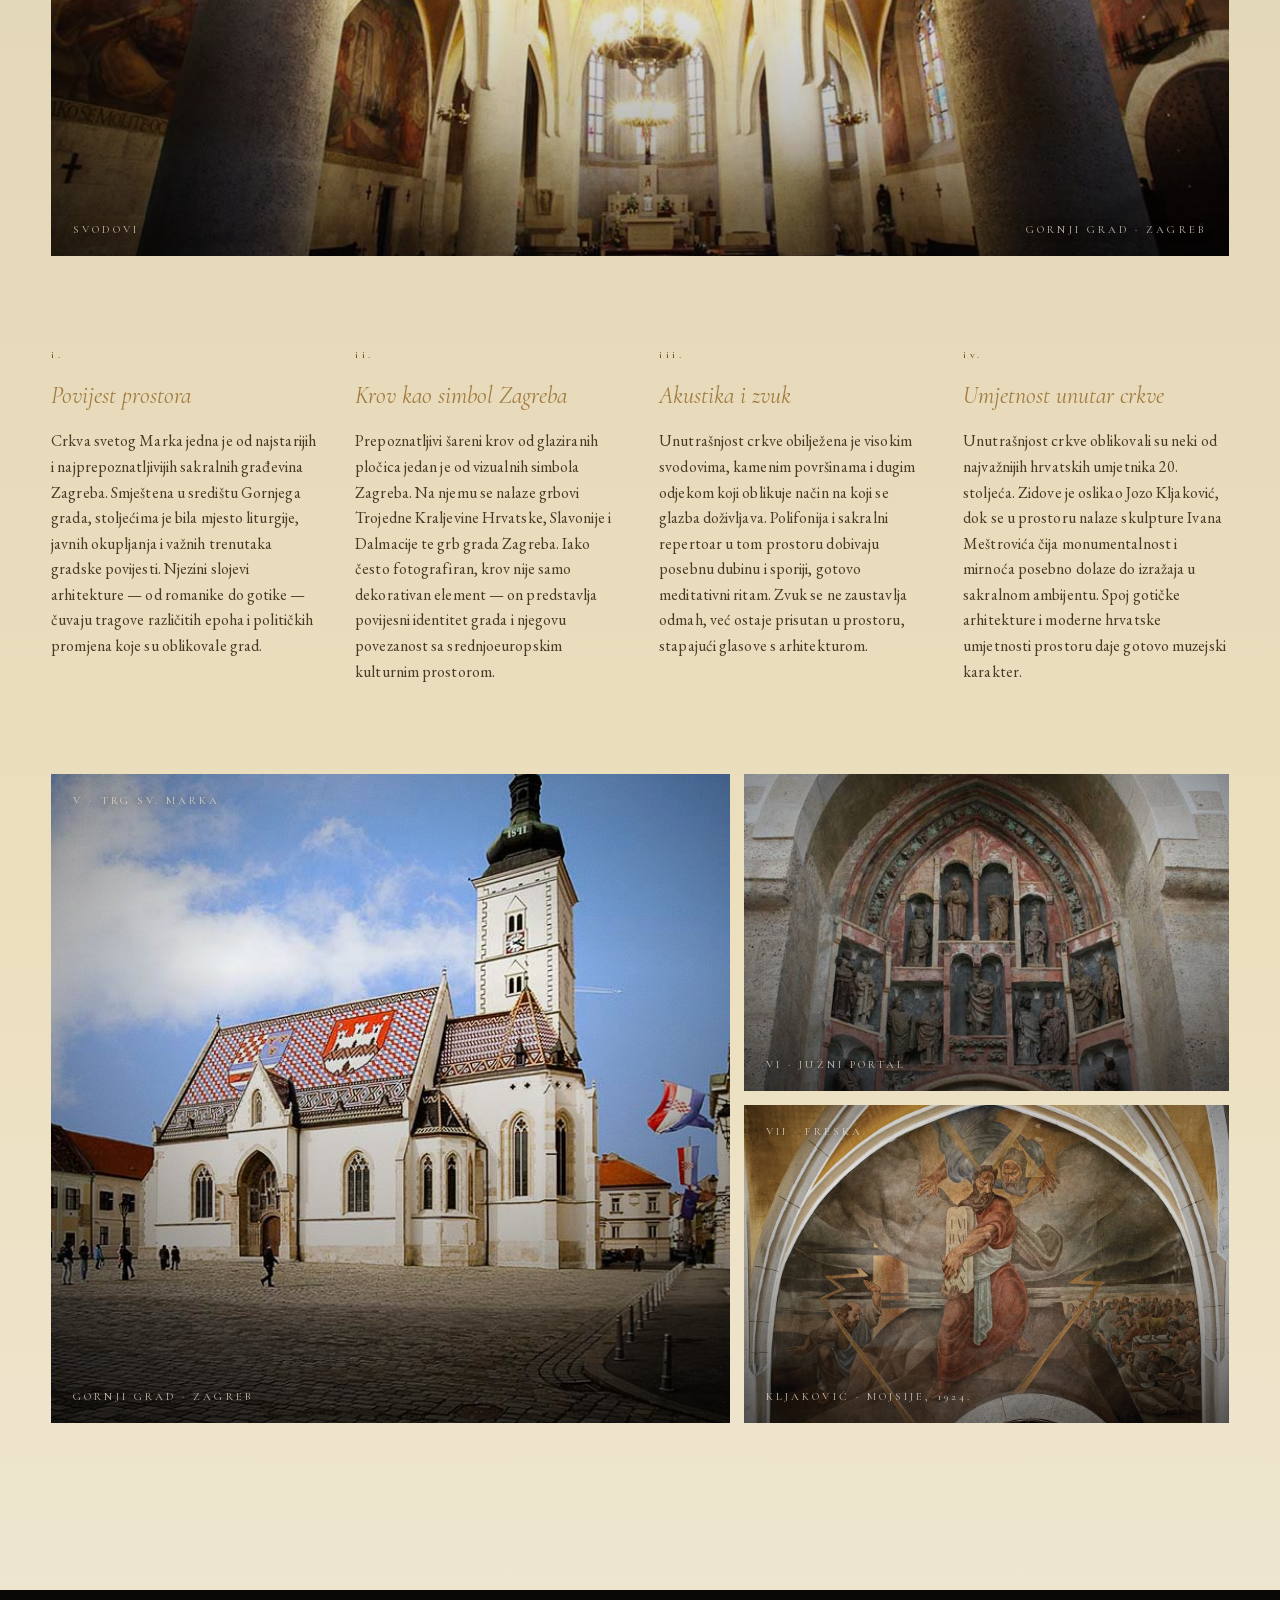
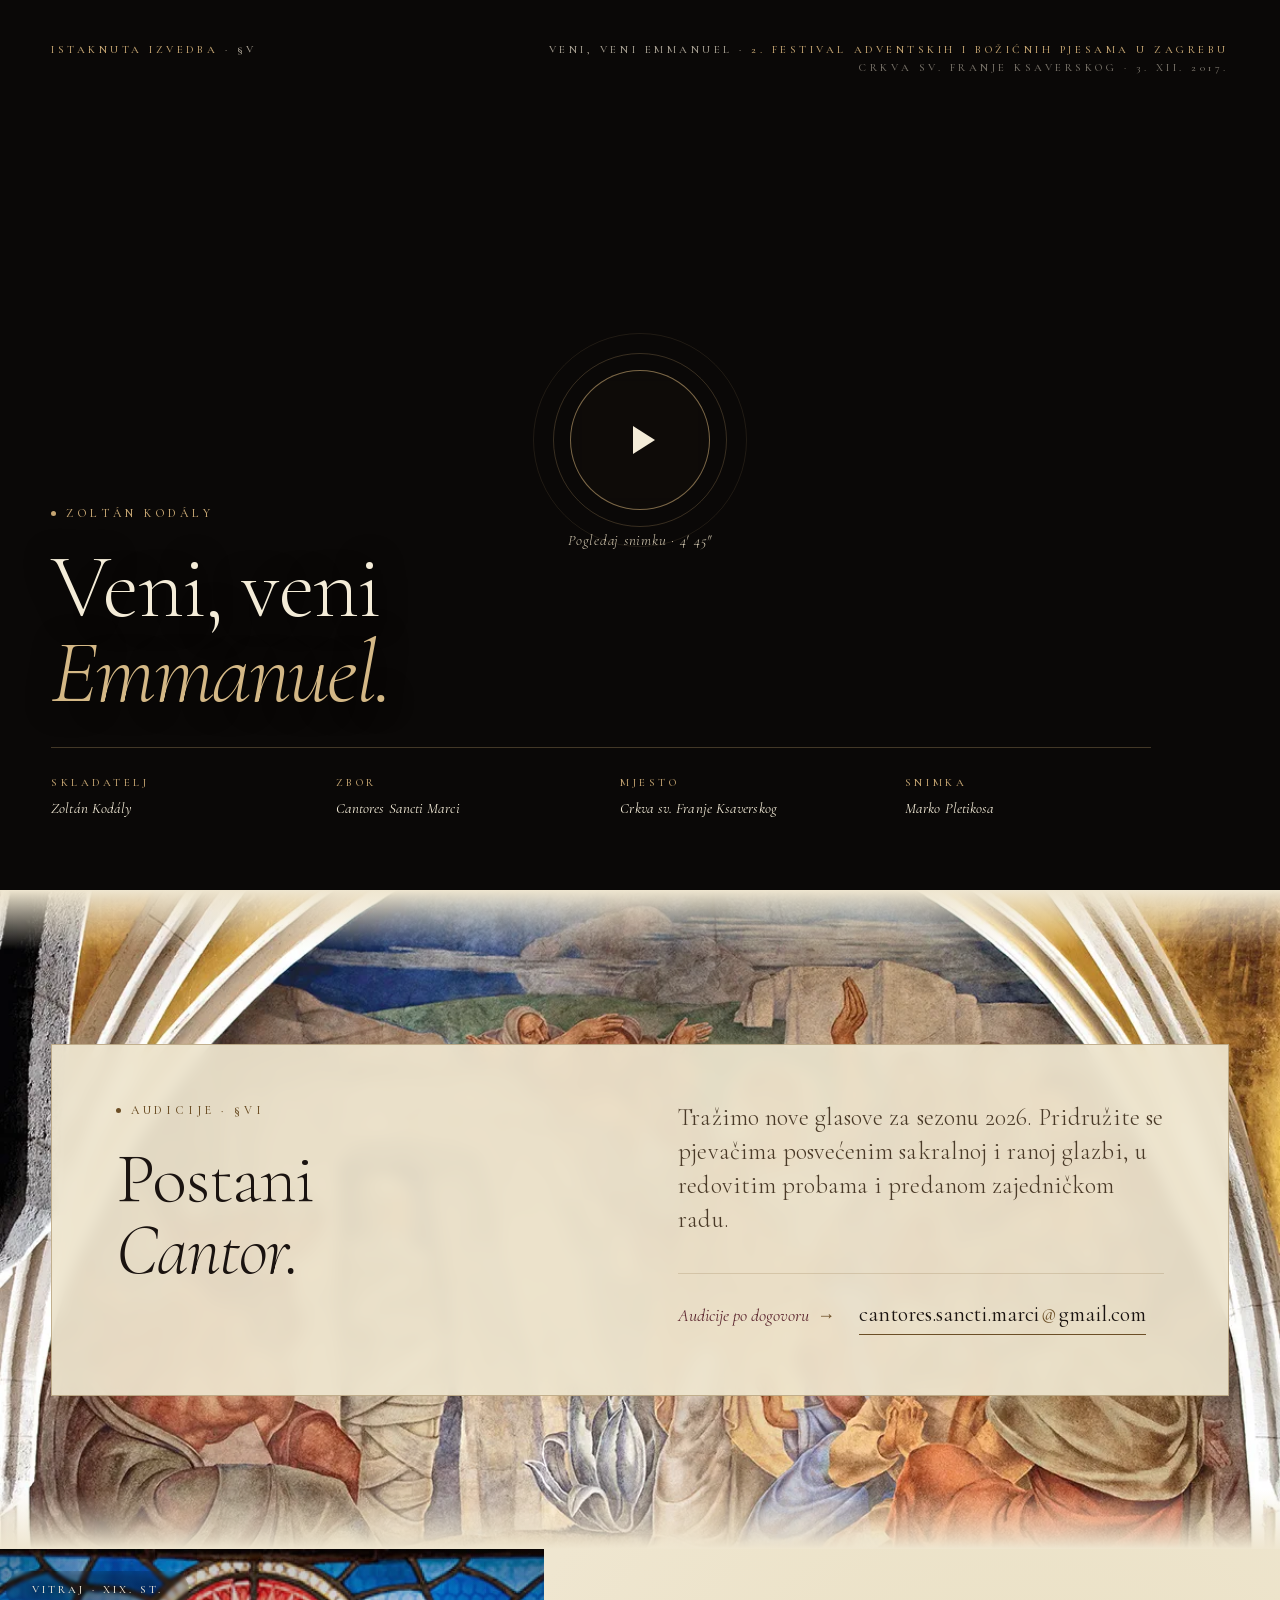
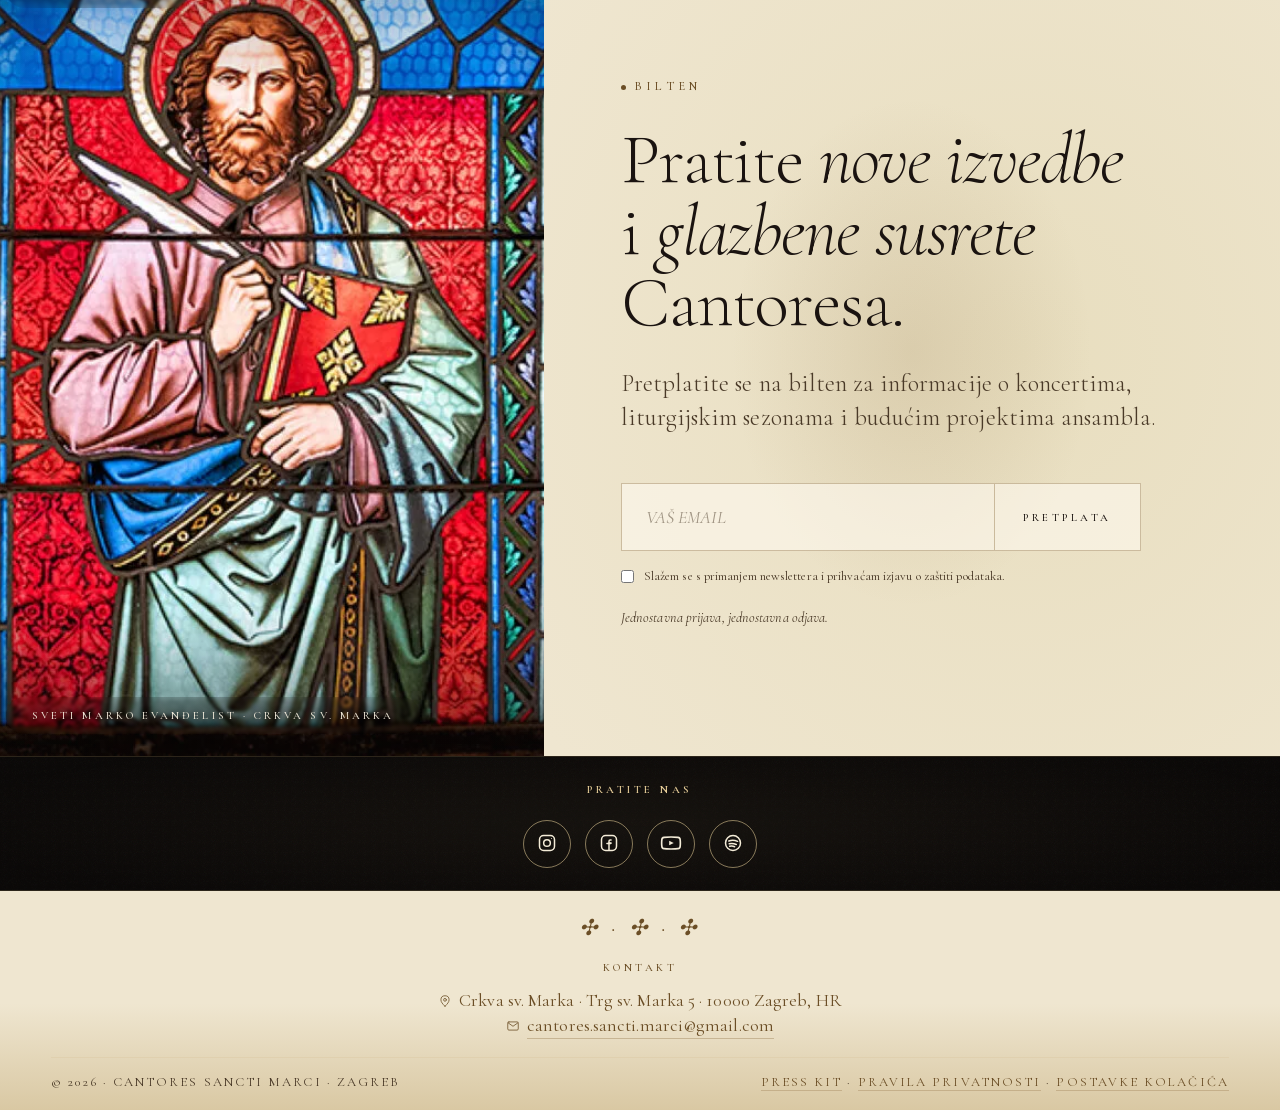
==== commit 6f9fde52: "Add files via upload" ====
--- a/index.html
+++ b/index.html
@@ -38,7 +38,7 @@
 <link rel="preload" as="font" type="font/woff2" href="fonts/cormorant-garamond-600-normal-latin.woff2" crossorigin="anonymous">
 <link rel="preload" href="fonts/fonts.css" as="style" onload="this.onload=null;this.rel='stylesheet'">
 <noscript><link rel="stylesheet" href="fonts/fonts.css"></noscript>
-<script src="concerts.js"></script>
+<script src="concerts.js?v=3"></script>
 <style>
   /* -------- design tokens -------- */
   :root{
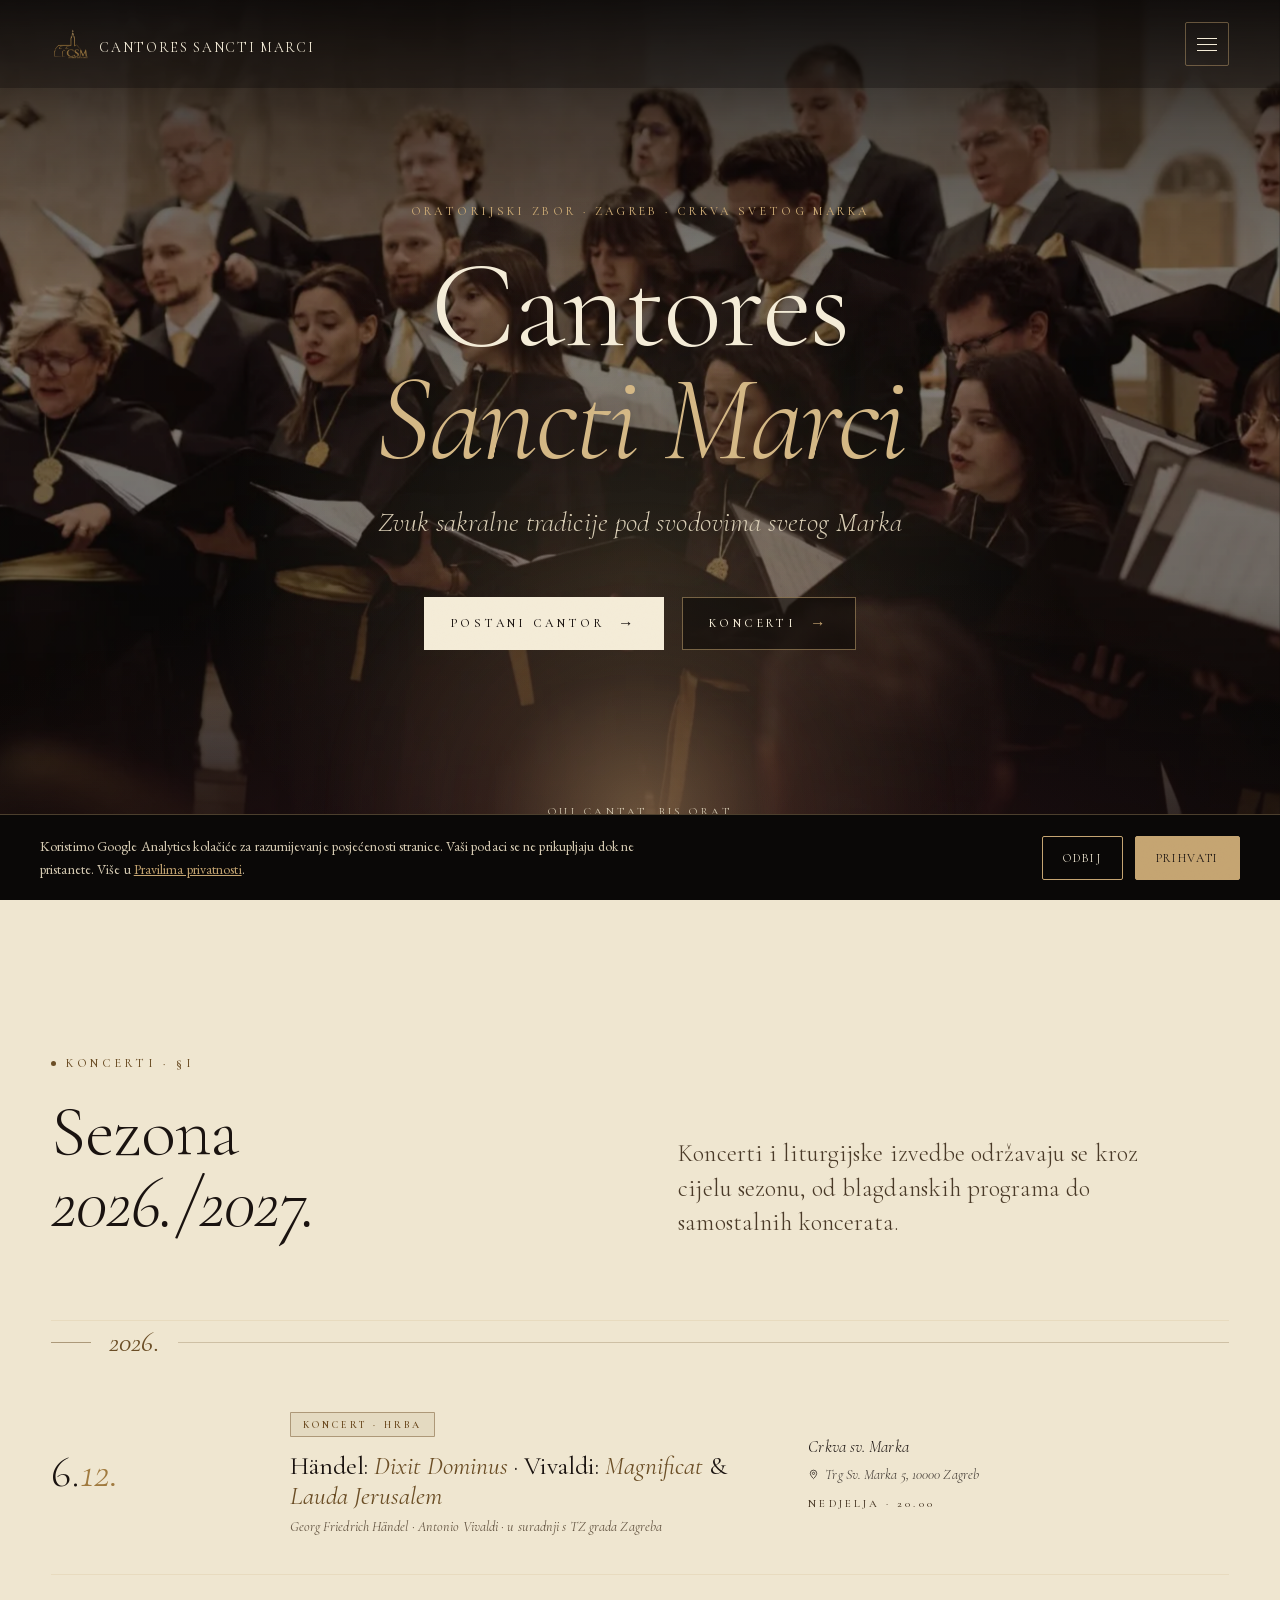
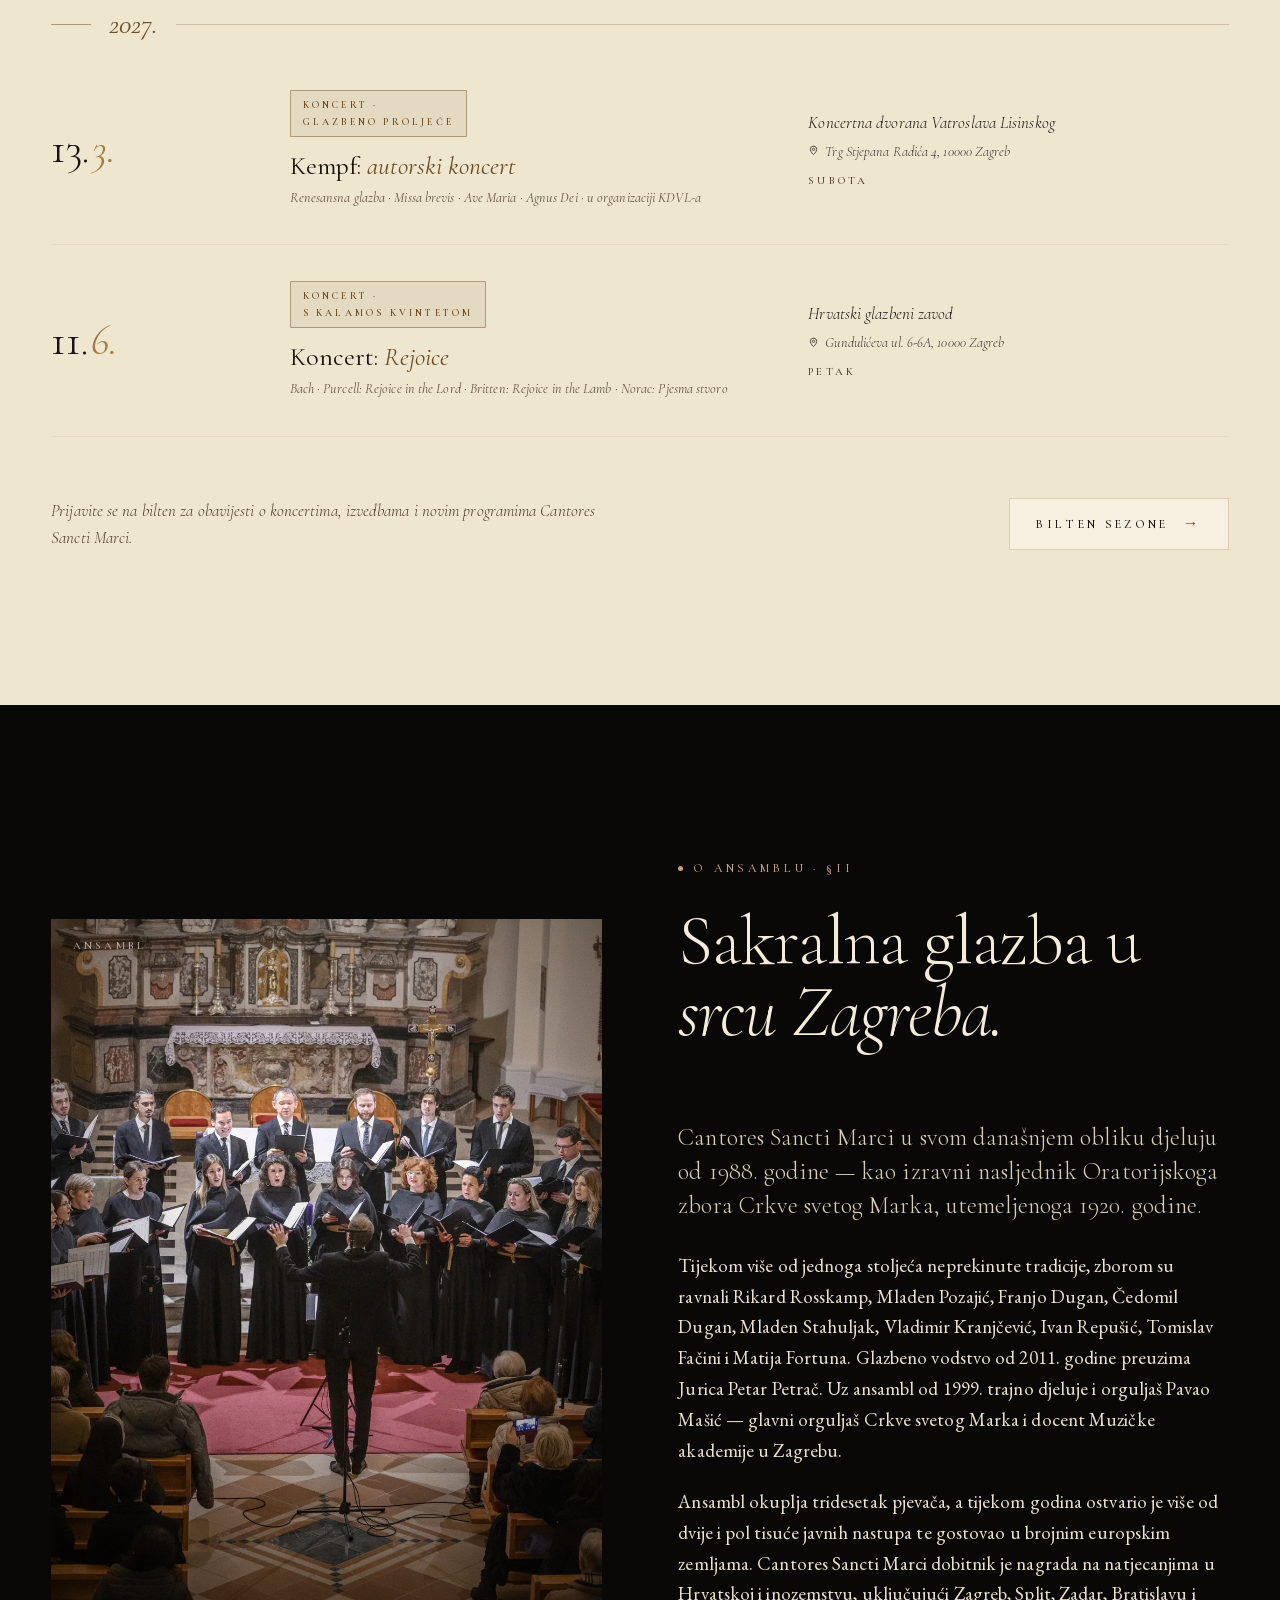
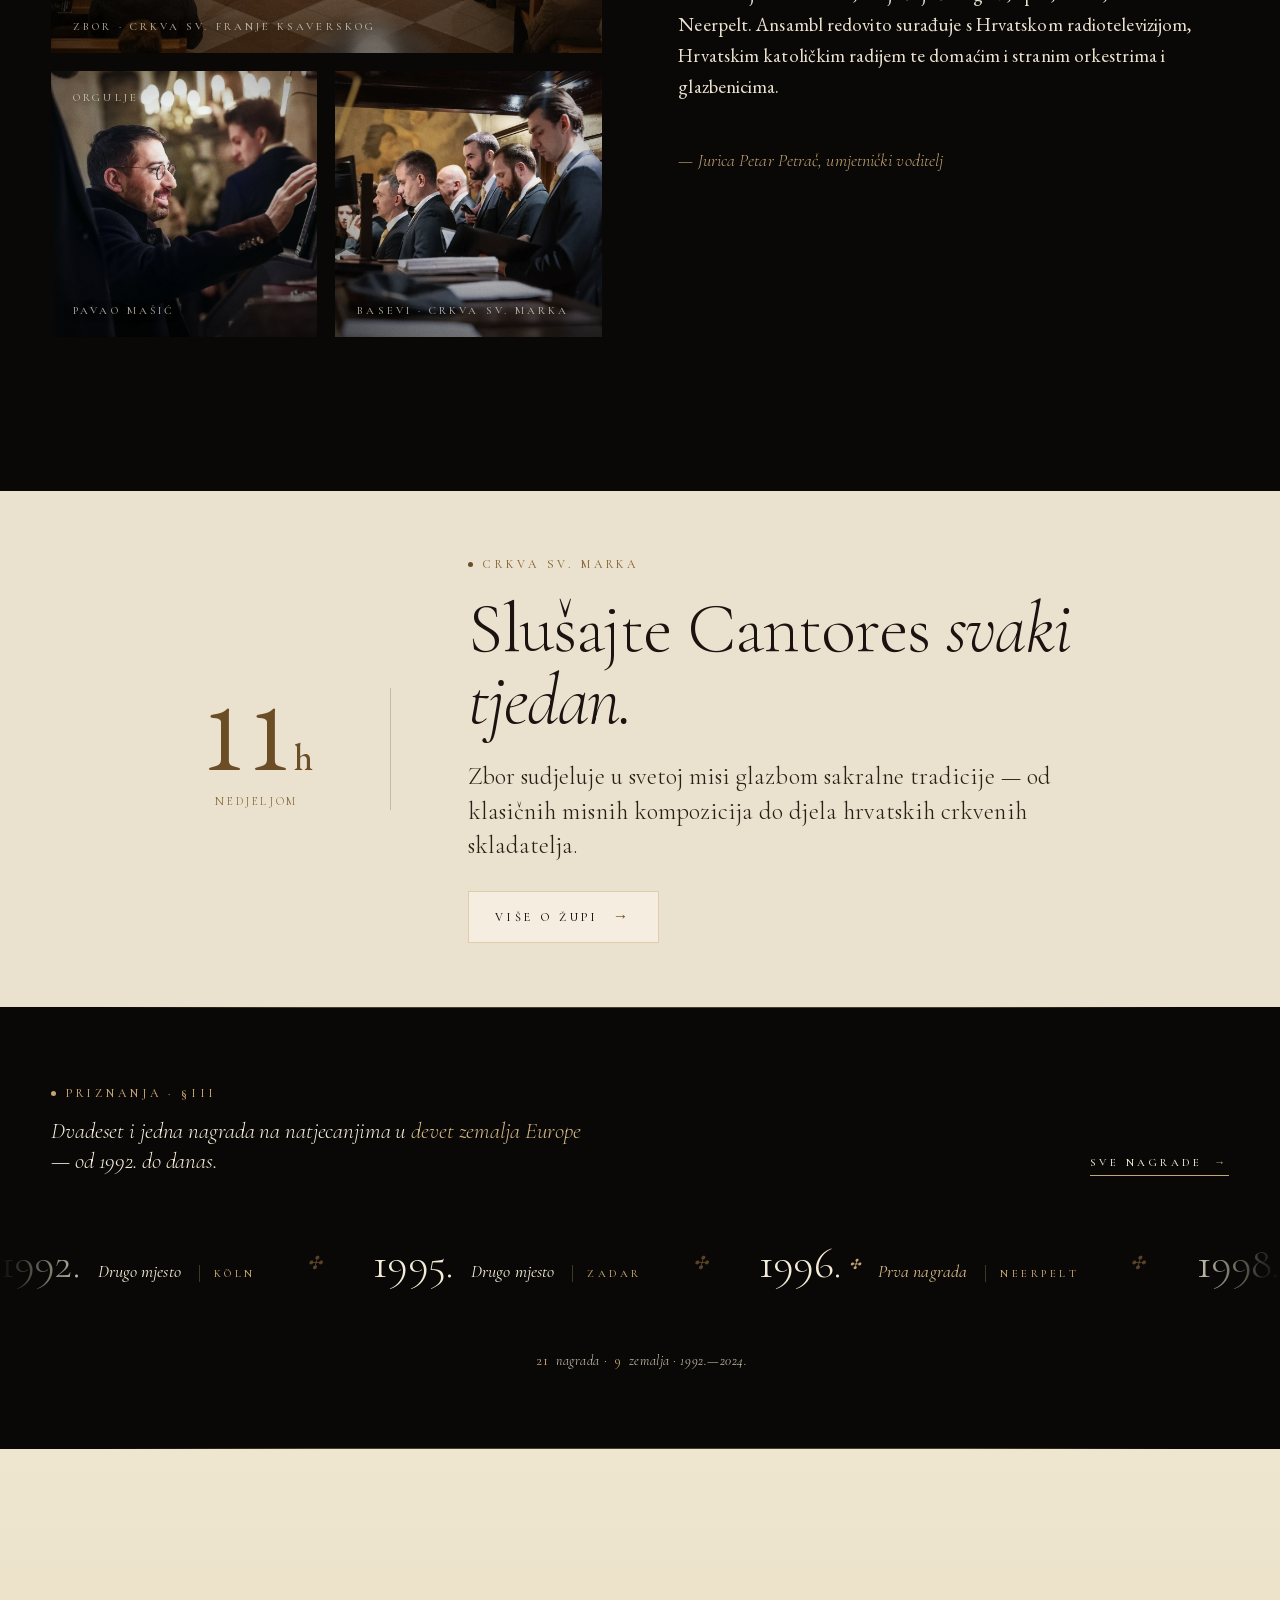
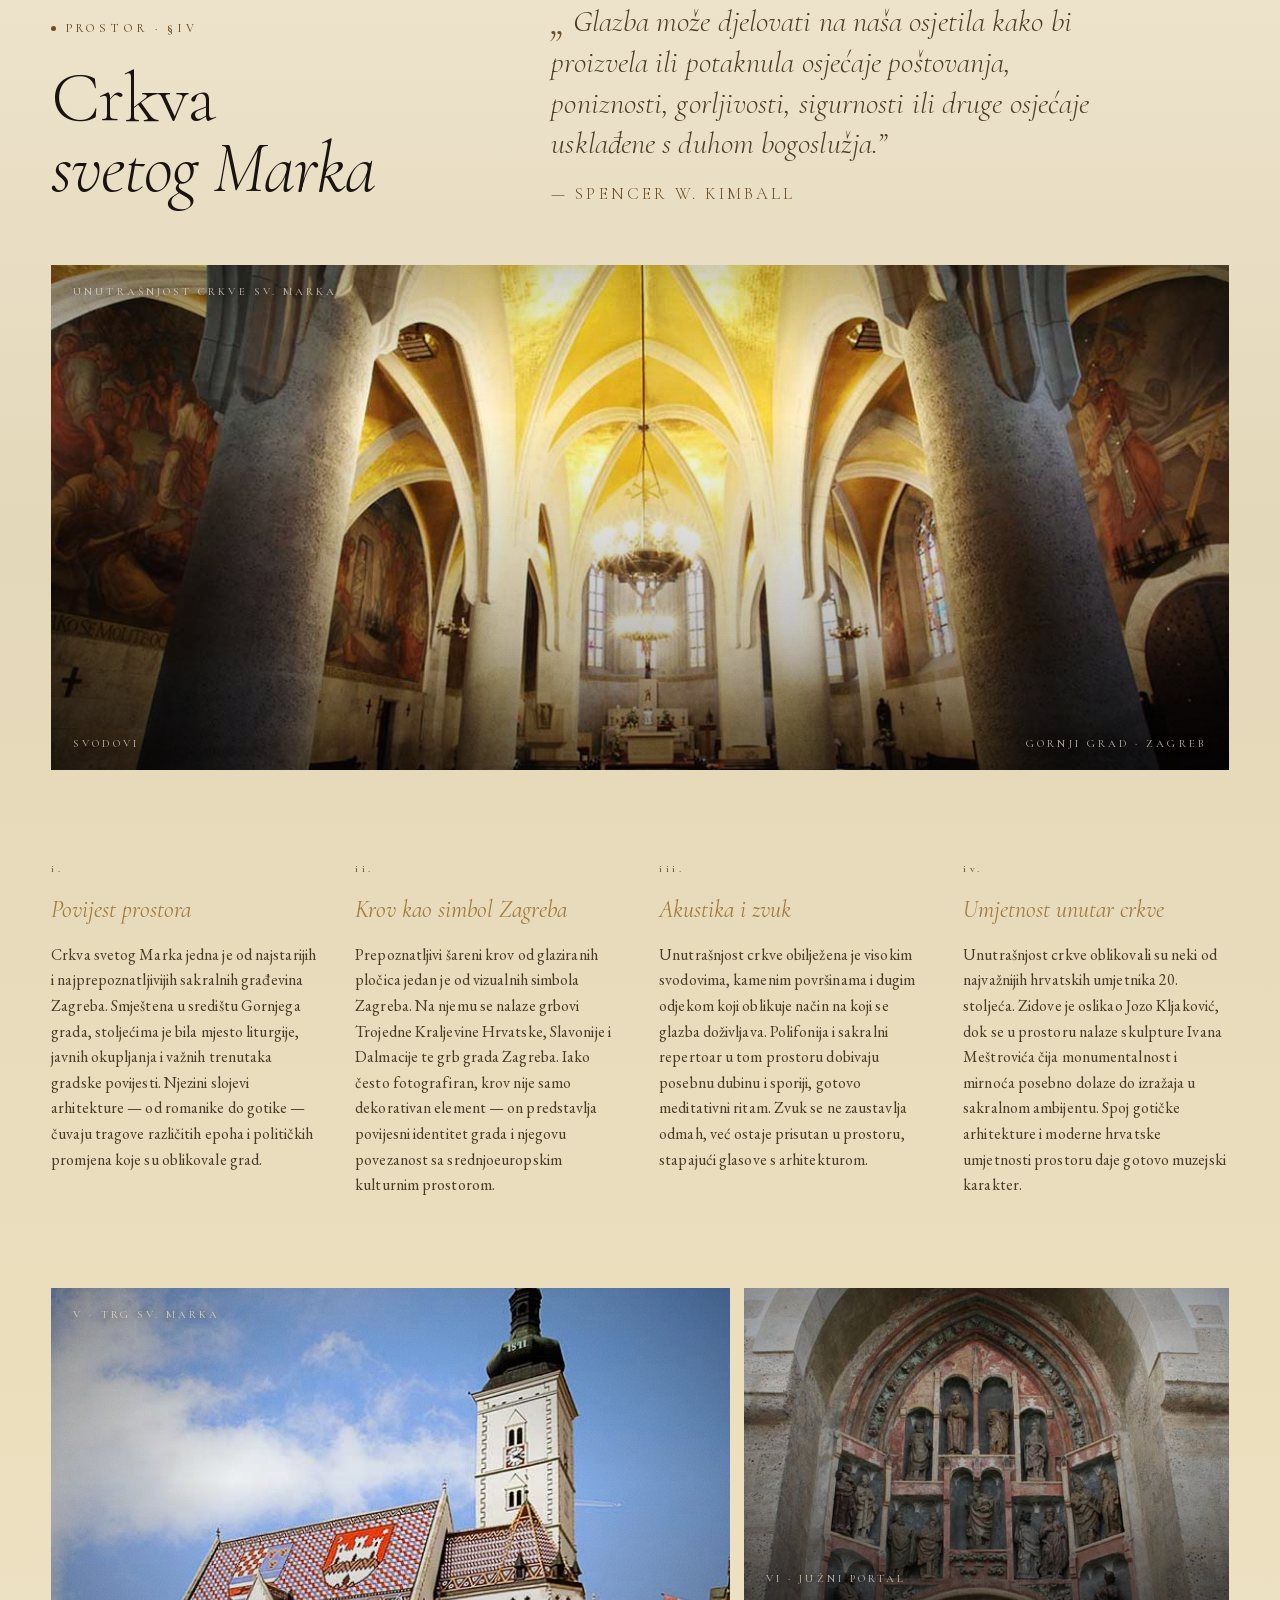
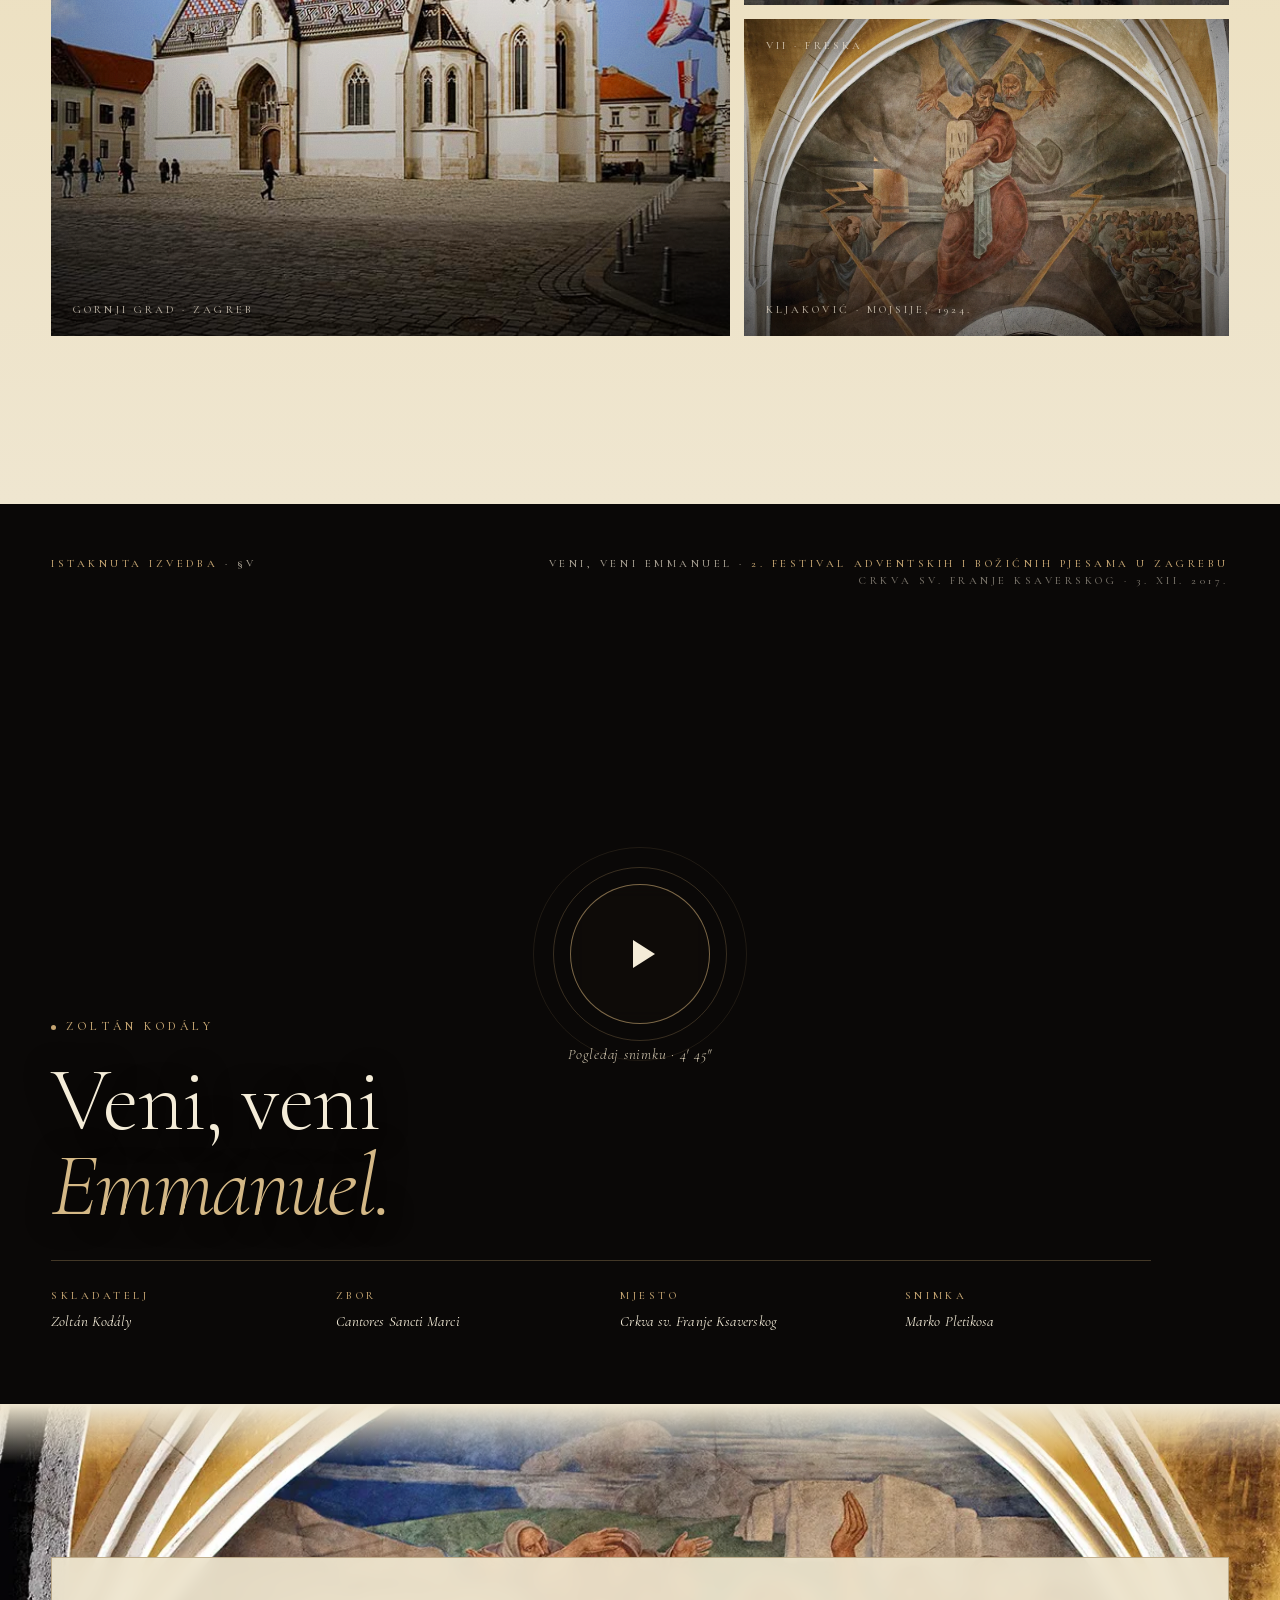
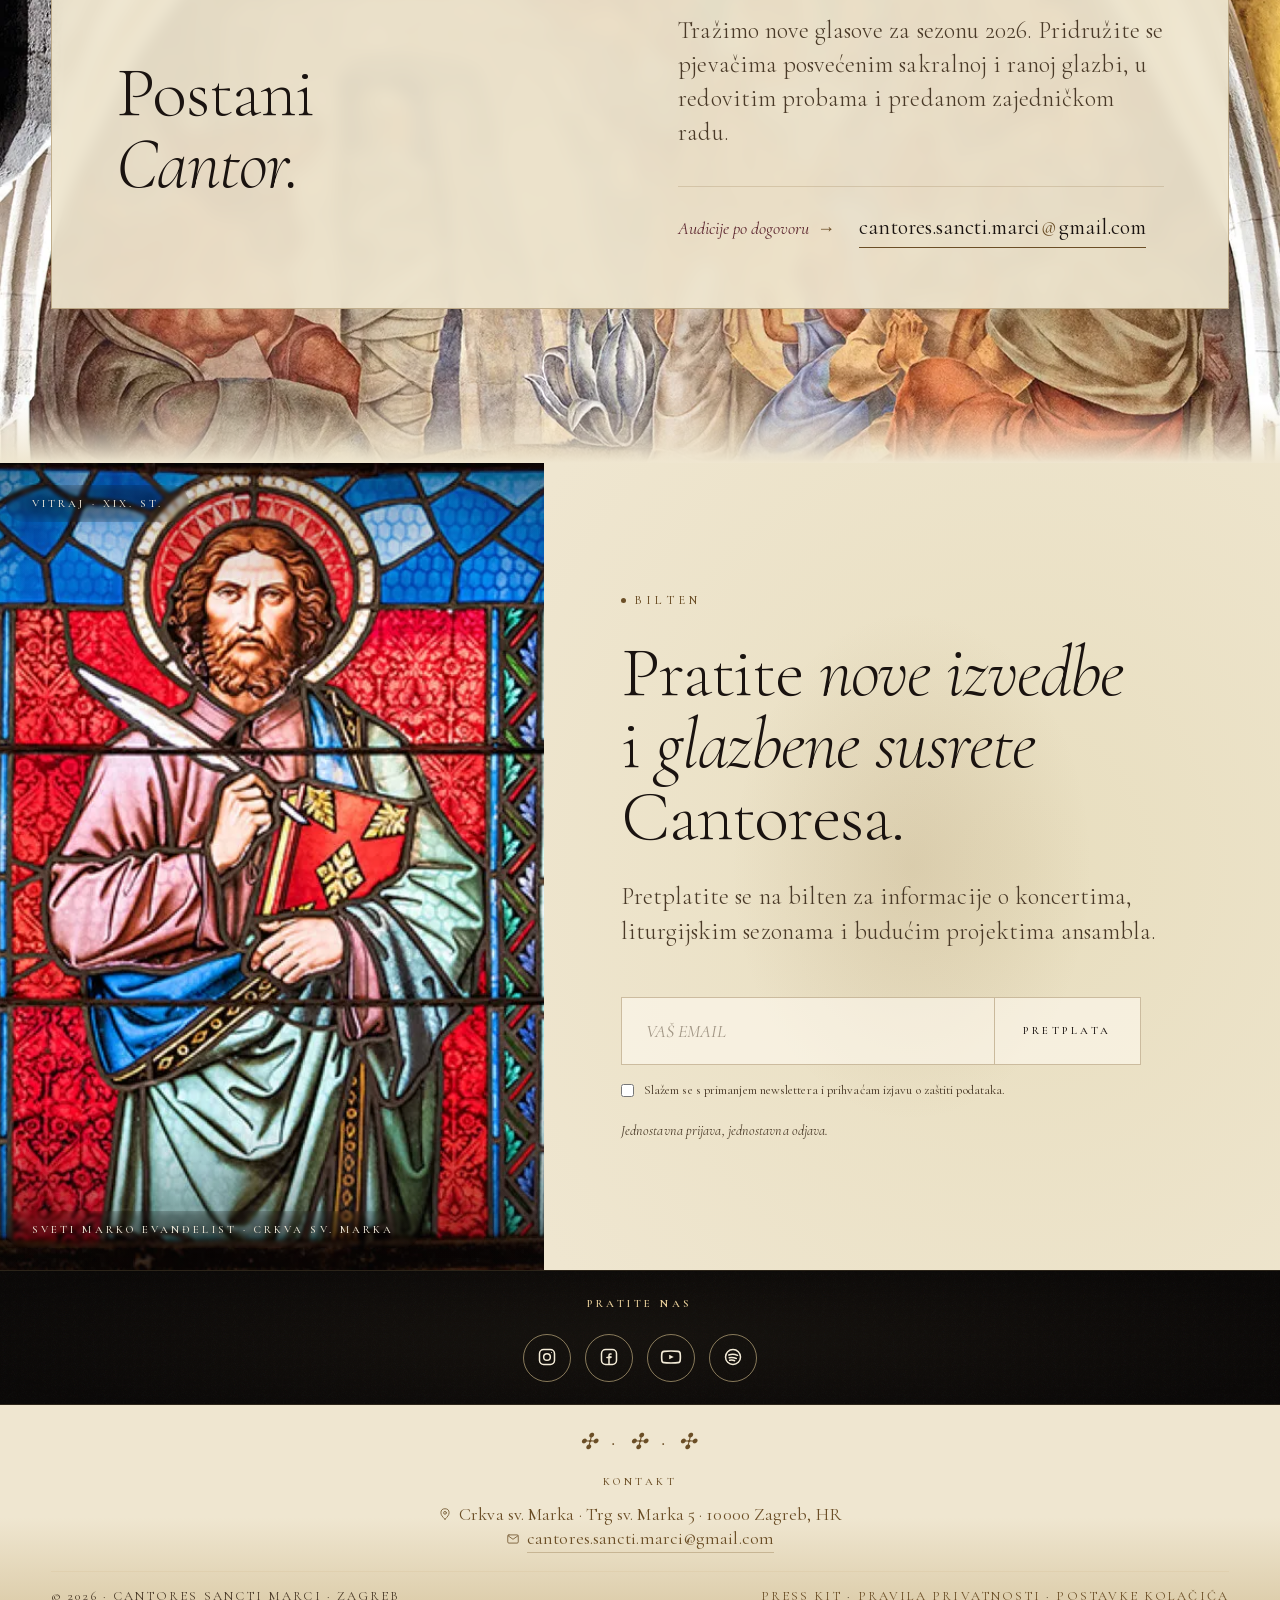
==== commit 3dc40338: "Add files via upload" ====
--- a/index.html
+++ b/index.html
@@ -189,7 +189,7 @@
     padding: 12px 20px; border-radius: 4px;
     font-family: var(--serif); font-size: 15px; letter-spacing: 0.04em;
     text-decoration: none;
-    transform: translateY(-160%); transition: transform .2s ease;
+    transform: translateY(calc(-100% - 80px)); transition: transform .2s ease;
   }
   .skip-link:focus{ transform: translateY(0); outline: none }
   a:focus-visible, button:focus-visible,
@@ -2203,9 +2203,10 @@
     background:#0a0807; color:#e8ddc6; border-top:1px solid rgba(197,165,114,0.35);
     padding:20px clamp(20px,4vw,40px); display:flex; flex-wrap:wrap; gap:16px 28px;
     align-items:center; justify-content:space-between;
-    font-family: var(--serif); transform:translateY(110%); transition:transform .5s ease;
-  }
-  .cc-banner.show{ transform:translateY(0) }
+    font-family: var(--serif); transform:translateY(110%); transition:transform .5s ease, visibility 0s linear .5s;
+    visibility:hidden; padding-bottom:calc(20px + env(safe-area-inset-bottom));
+  }
+  .cc-banner.show{ transform:translateY(0); visibility:visible; transition:transform .5s ease }
   .cc-banner p{ margin:0; font-size:14px; line-height:1.6; max-width:640px; color:#d8cdb5 }
   .cc-banner a{ color:#c5a572; text-decoration:underline }
   .cc-actions{ display:flex; gap:12px; flex-wrap:wrap }
@@ -2323,7 +2324,7 @@
       <div>
         <div class="eyebrow reveal"><span class="dot"></span>Koncerti &middot; §i</div>
         <h2 class="section-title display reveal" style="margin-top: 24px">
-          Sezona<br><em>2026.</em>
+          Sezona<br><em>2026./2027.</em>
         </h2>
       </div>
       <div class="right reveal" style="--rd: .15s">
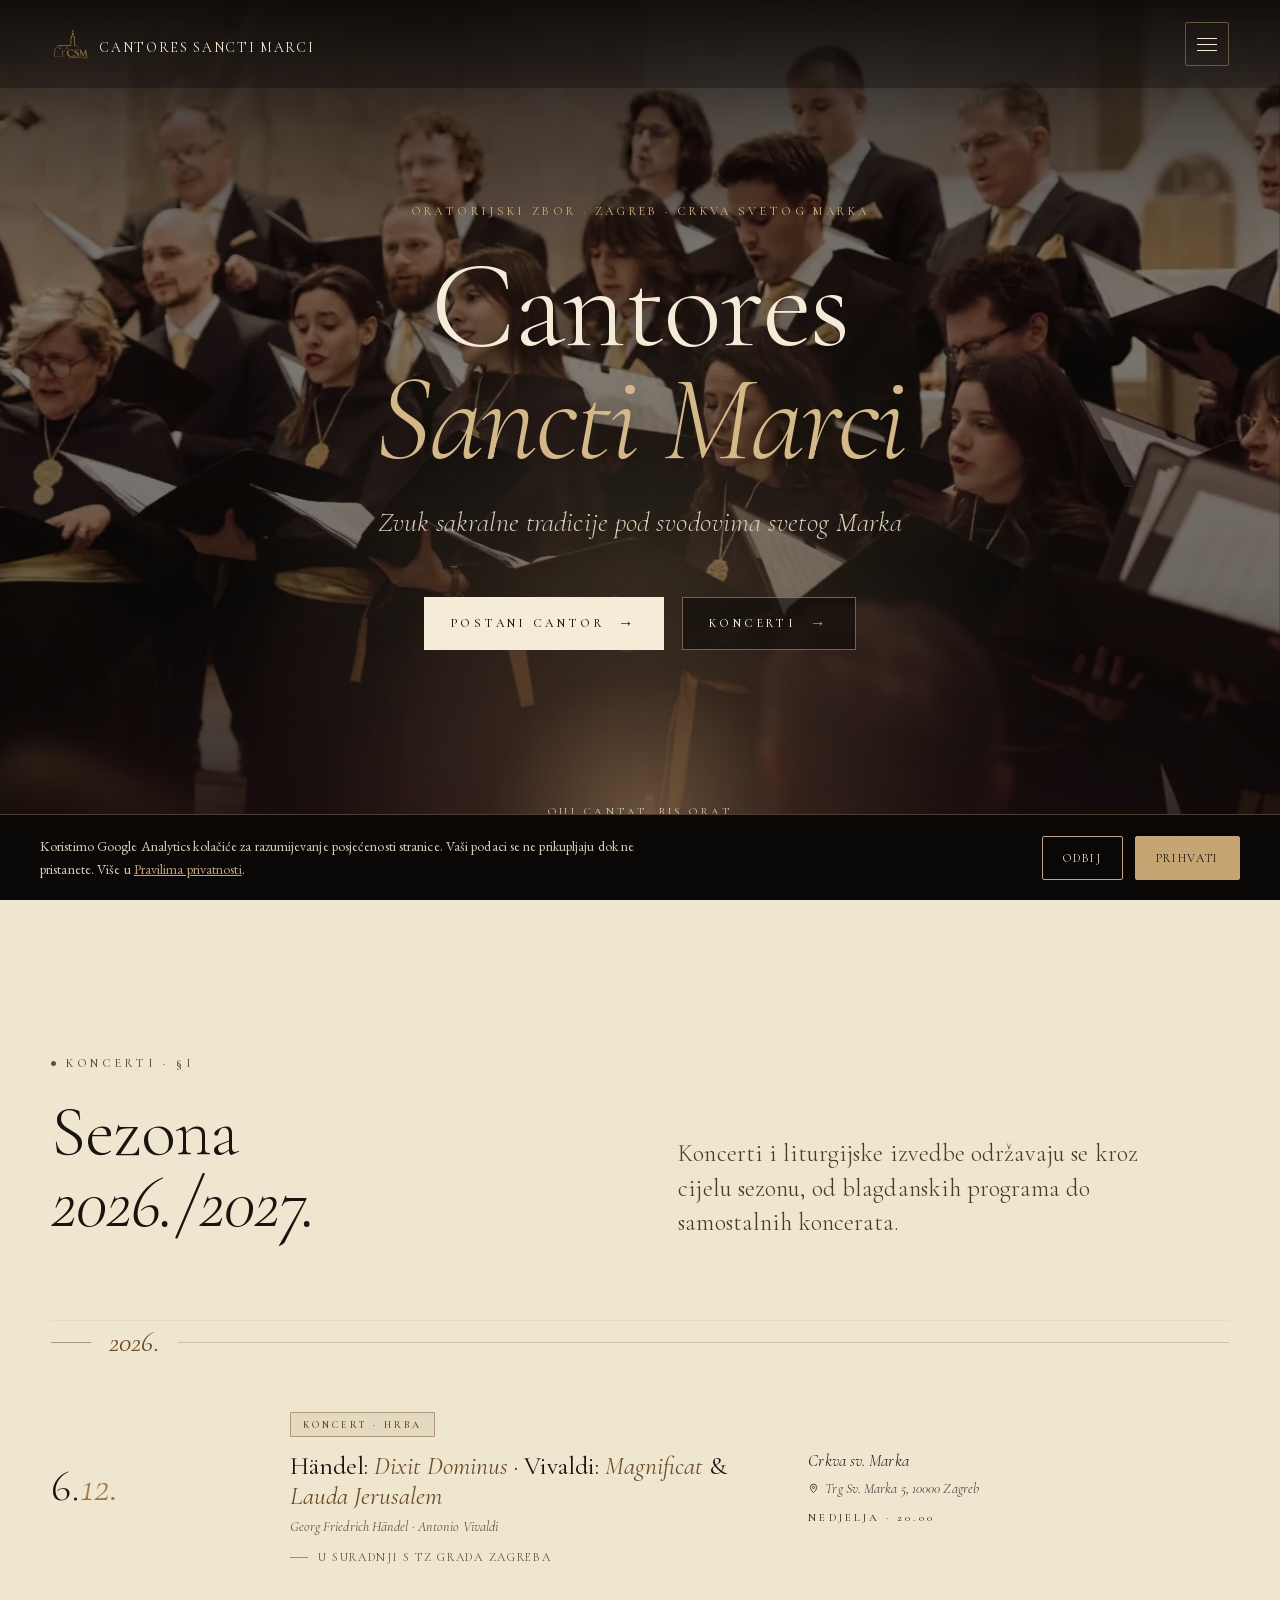
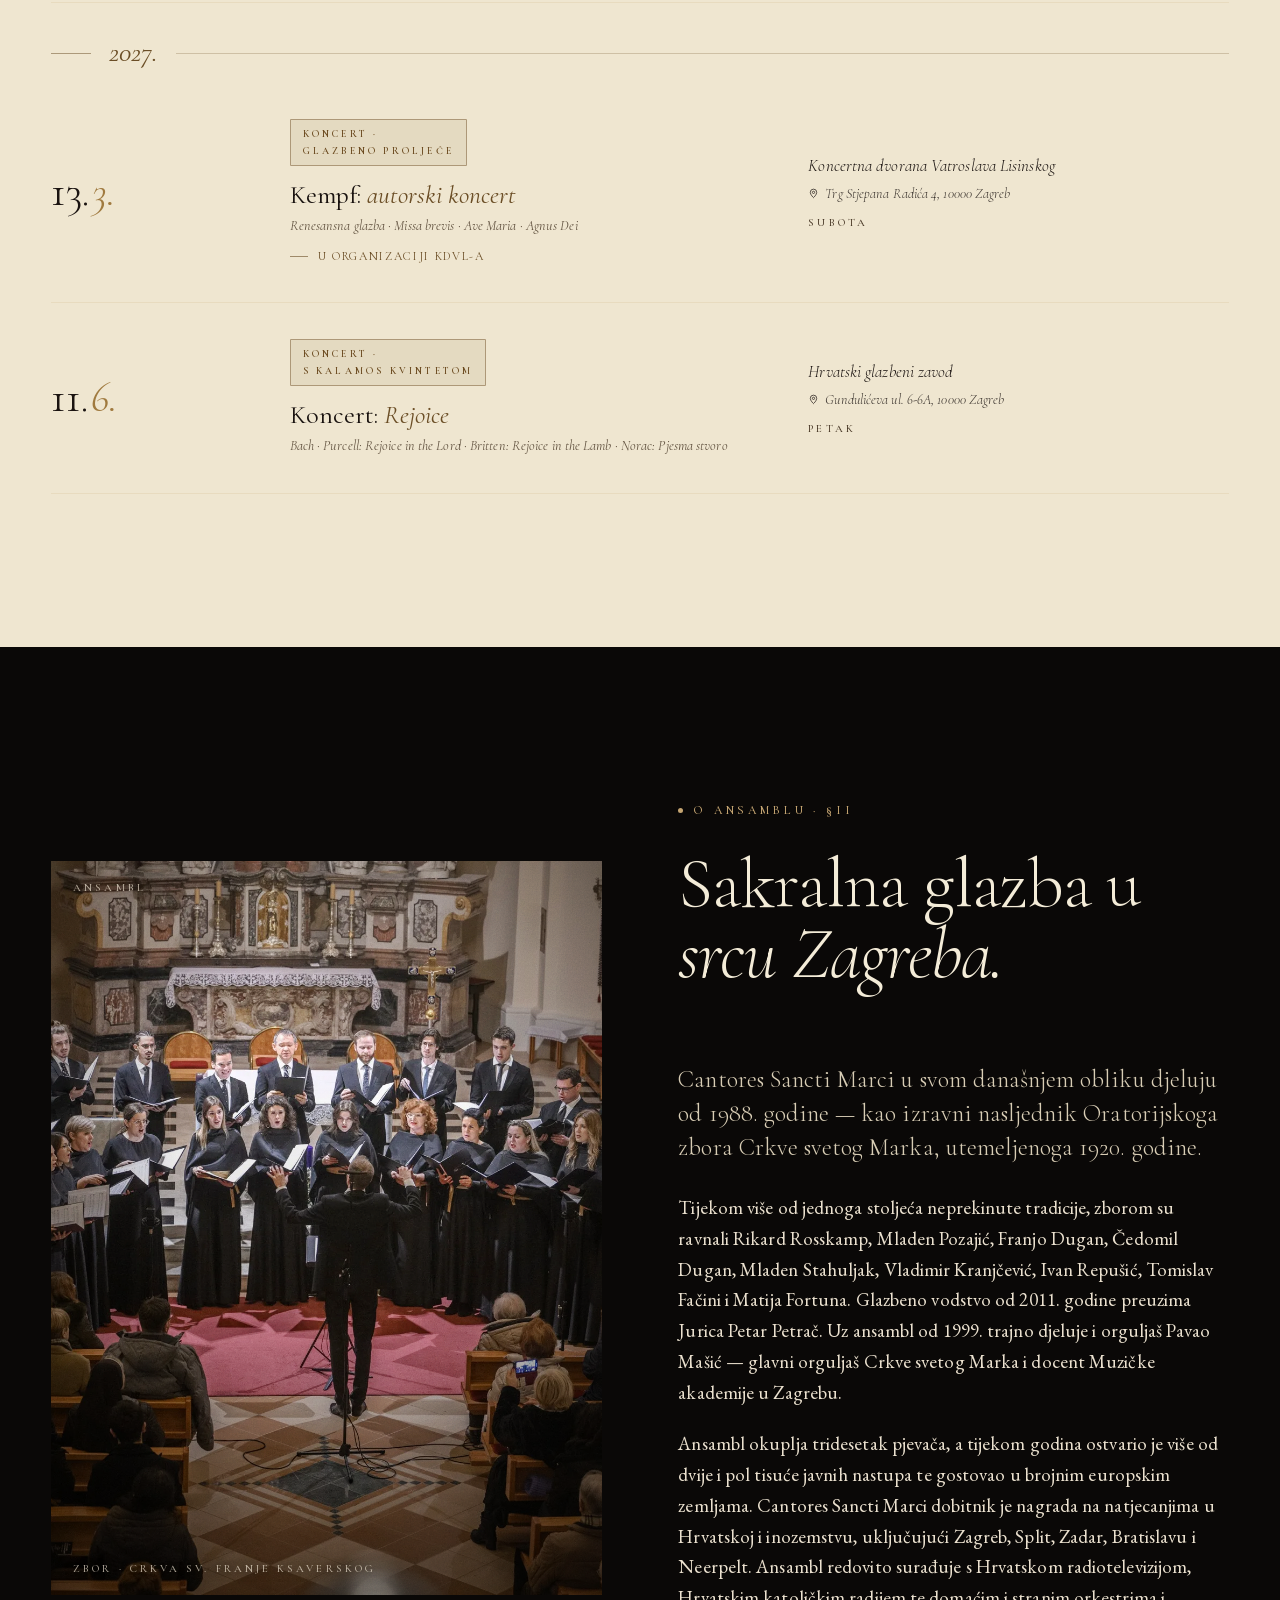
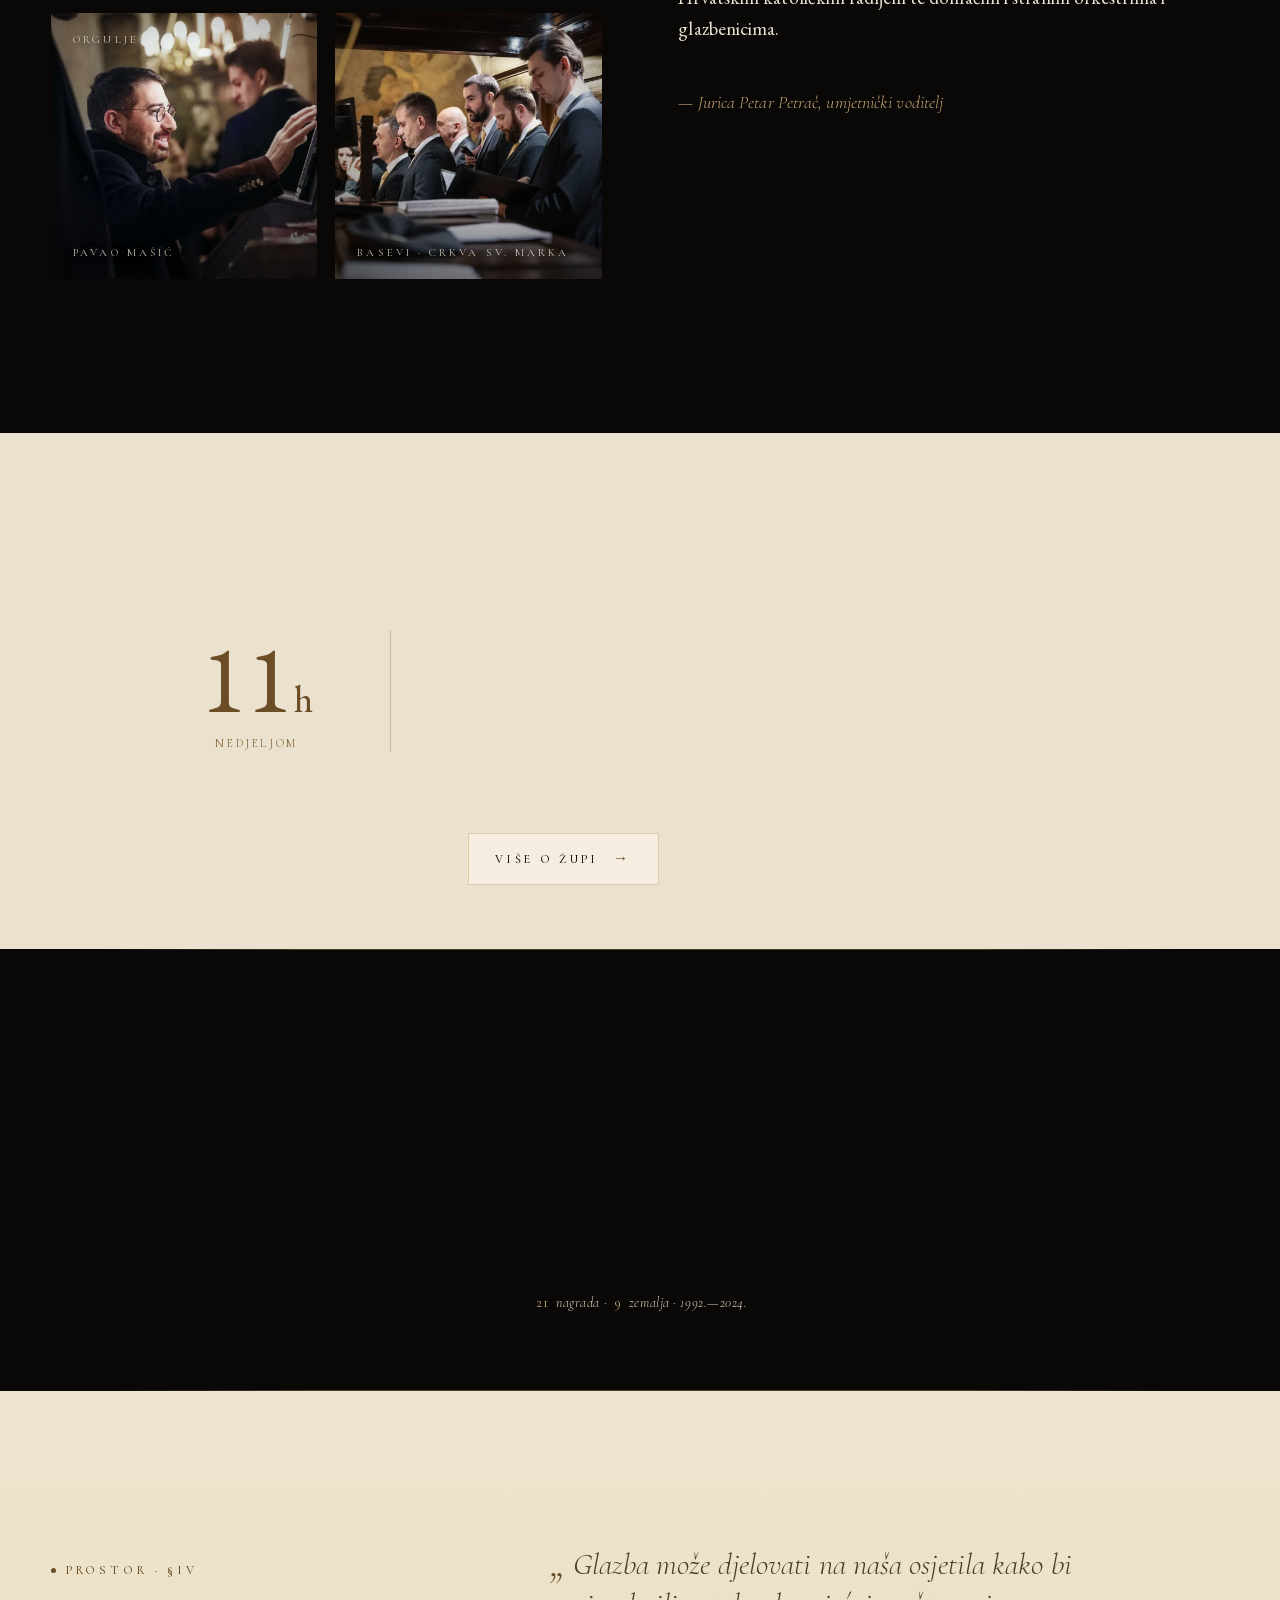
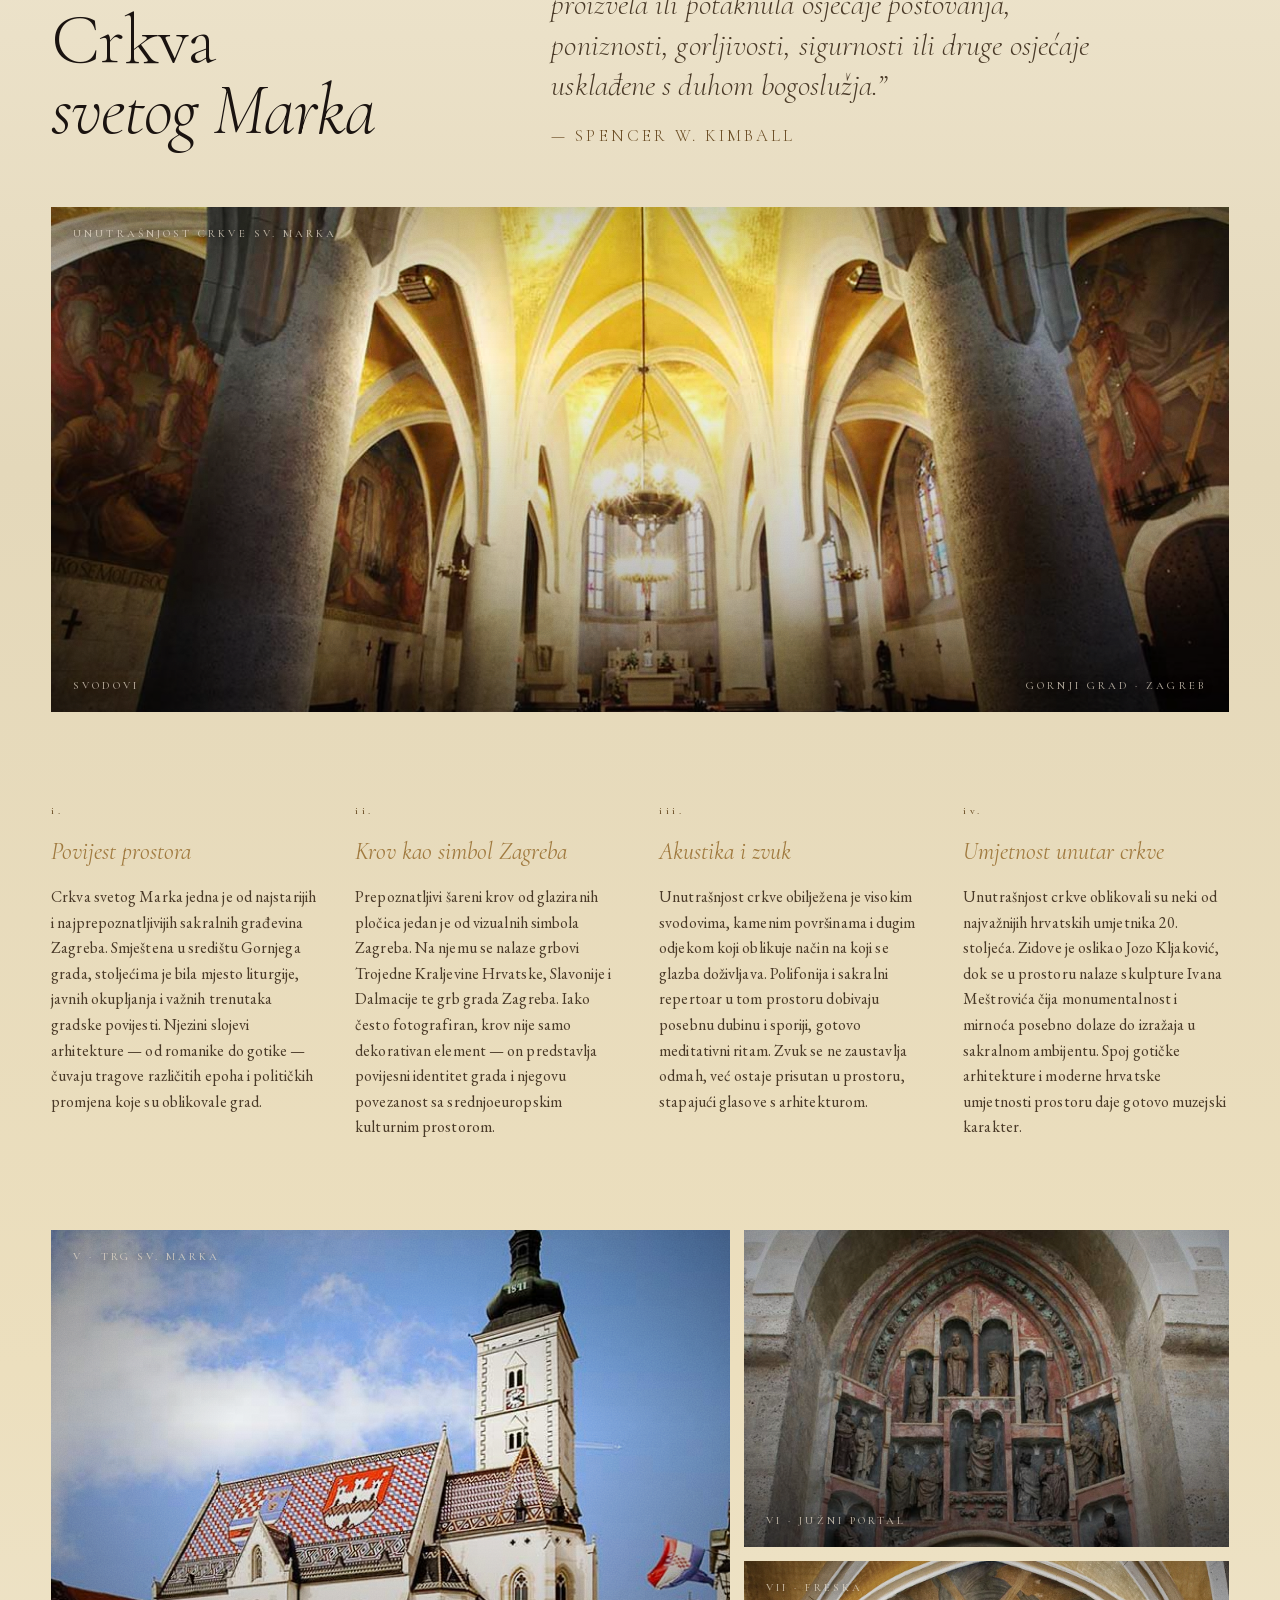
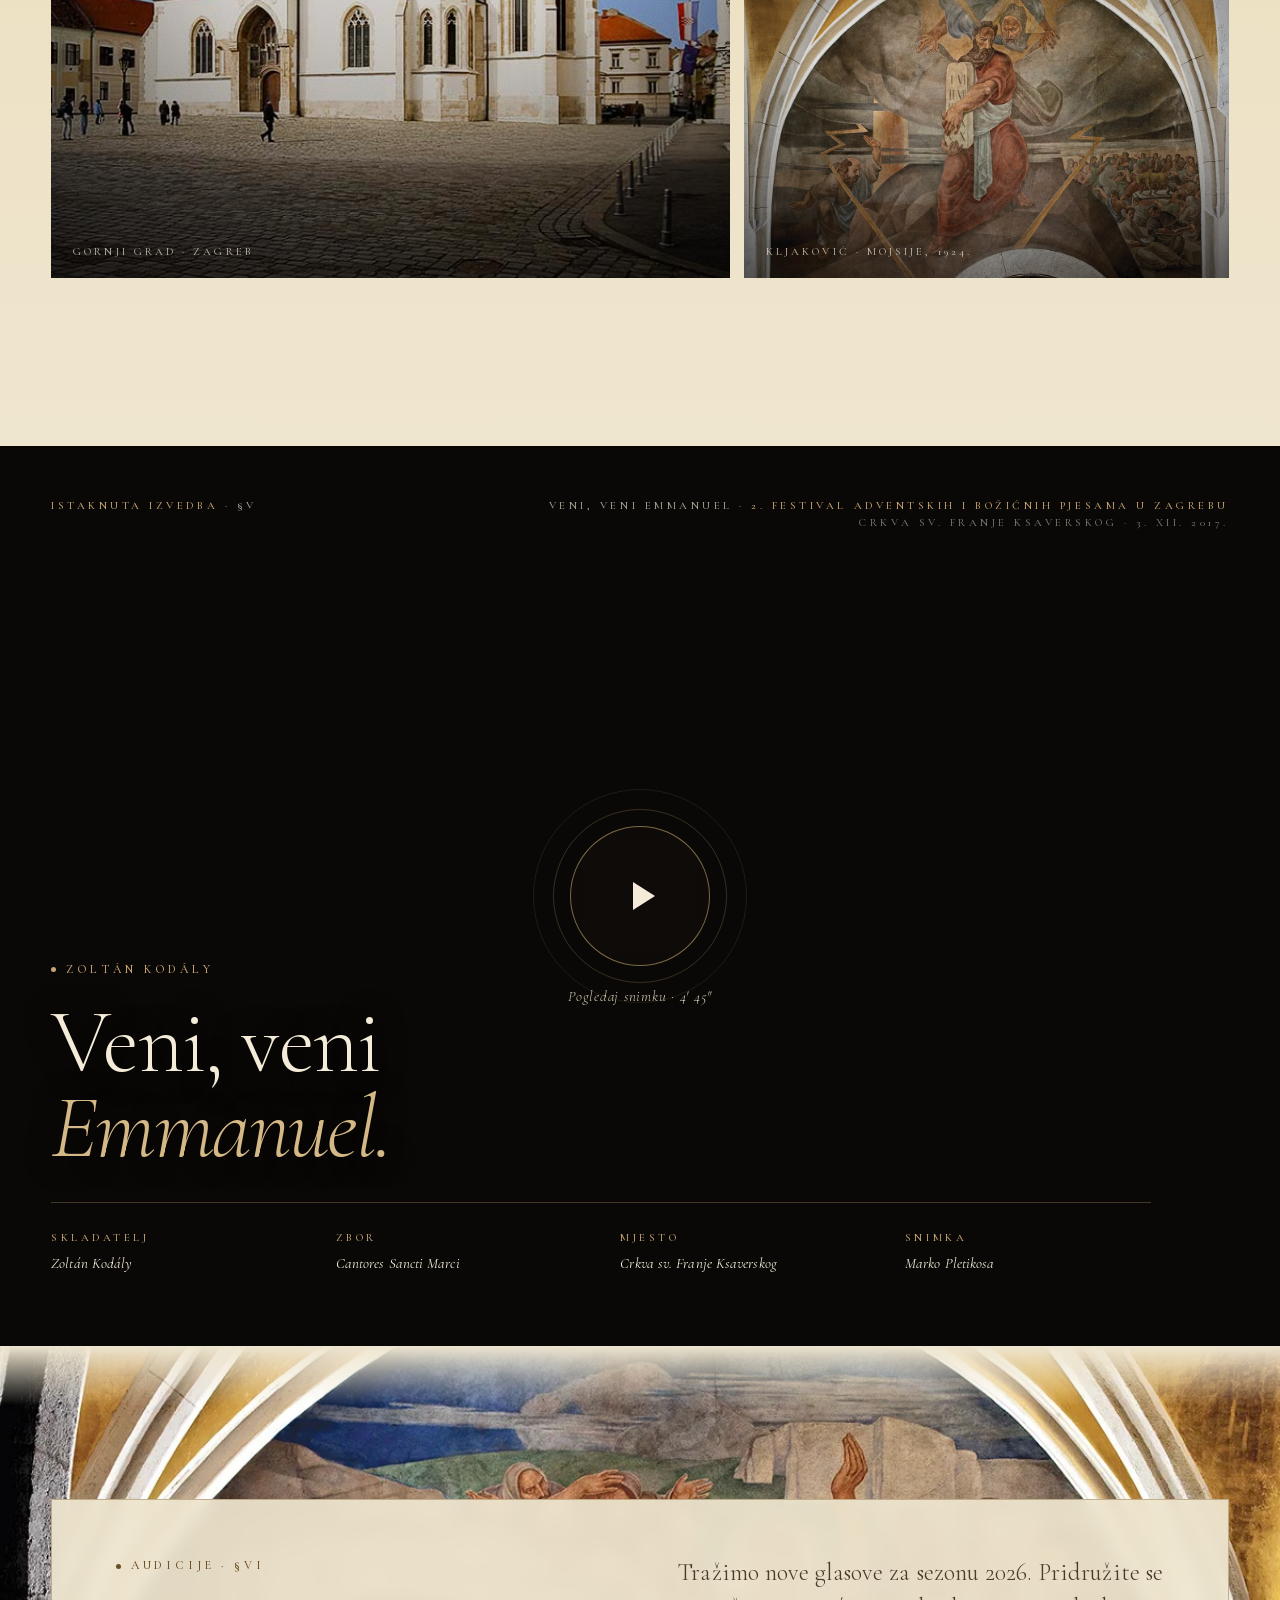
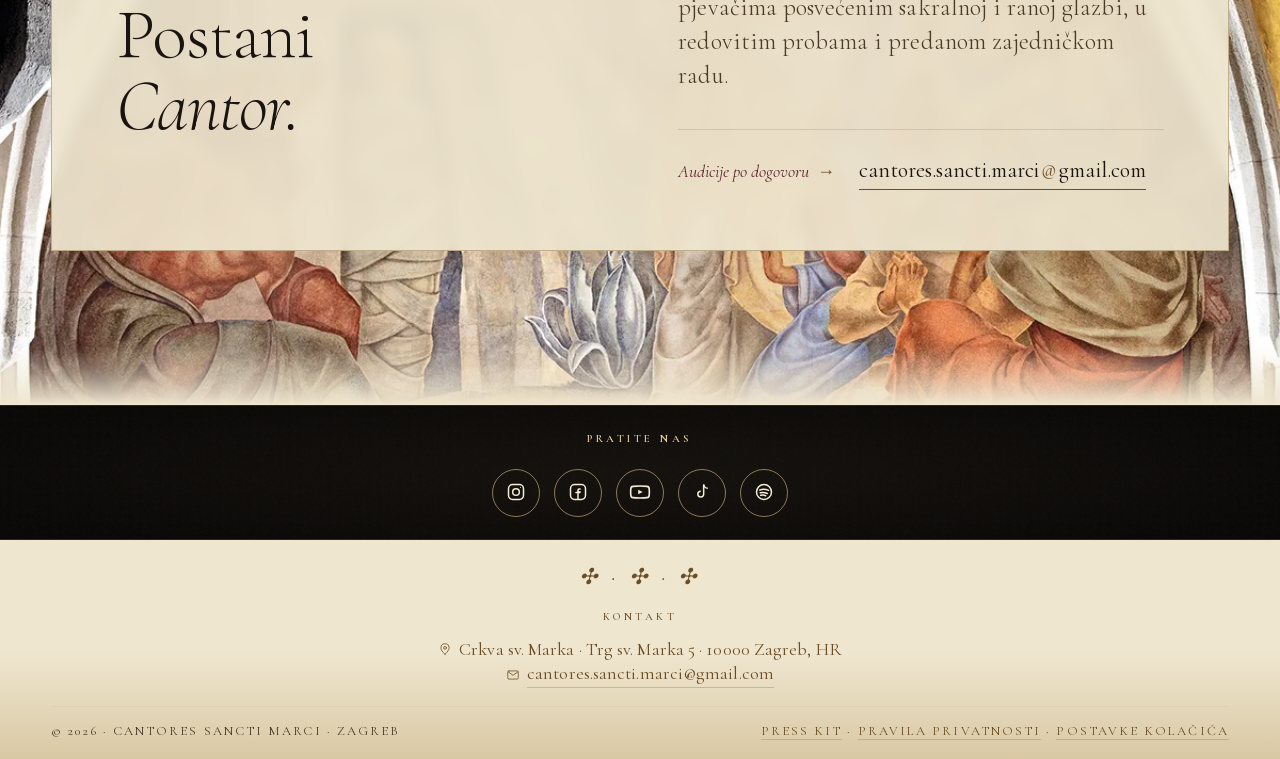
==== commit 5553497e: "Add files via upload" ====
--- a/index.html
+++ b/index.html
@@ -26,7 +26,7 @@
 <link rel="apple-touch-icon" href="apple-touch-icon.png">
 <script type="application/ld+json" id="ld-json">
 {"@context":"https://schema.org","@graph":[
-{"@type":"MusicGroup","@id":"https://cantoressanctimarci.hr/#musicgroup","name":"Cantores Sancti Marci","url":"https://cantoressanctimarci.hr/","description":"Cantores Sancti Marci — oratorijski zbor Crkve svetog Marka u Zagrebu, posvećen sakralnoj i ranoj glazbi.","logo":"https://cantoressanctimarci.hr/favicon.png","image":"https://cantoressanctimarci.hr/media/og-image.jpg","sameAs":["https://www.instagram.com/cantores_sancti_marci","https://www.facebook.com/cantores.sancti.marci/","https://www.youtube.com/@choircantoressanctimarci"],"email":"cantores.sancti.marci@gmail.com","genre":["Sacred choral music","Gregorian chant","Renaissance polyphony","Contemporary sacred music"],"director":{"@type":"Person","name":"Jurica Petar Petrač"},"location":{"@type":"Place","name":"Crkva sv. Marka","address":{"@type":"PostalAddress","streetAddress":"Trg svetog Marka 5","addressLocality":"Zagreb","postalCode":"10000","addressCountry":"HR"}}},
+{"@type":"MusicGroup","@id":"https://cantoressanctimarci.hr/#musicgroup","name":"Cantores Sancti Marci","url":"https://cantoressanctimarci.hr/","description":"Cantores Sancti Marci — oratorijski zbor Crkve svetog Marka u Zagrebu, posvećen sakralnoj i ranoj glazbi.","logo":"https://cantoressanctimarci.hr/favicon.png","image":"https://cantoressanctimarci.hr/media/og-image.jpg","sameAs":["https://www.instagram.com/cantores_sancti_marci","https://www.facebook.com/cantores.sancti.marci/","https://www.youtube.com/@choircantoressanctimarci","https://www.tiktok.com/@cantores_sancti_marci"],"email":"cantores.sancti.marci@gmail.com","genre":["Sacred choral music","Gregorian chant","Renaissance polyphony","Contemporary sacred music"],"director":{"@type":"Person","name":"Jurica Petar Petrač"},"location":{"@type":"Place","name":"Crkva sv. Marka","address":{"@type":"PostalAddress","streetAddress":"Trg svetog Marka 5","addressLocality":"Zagreb","postalCode":"10000","addressCountry":"HR"}}},
 {"@type":"WebSite","@id":"https://cantoressanctimarci.hr/#website","url":"https://cantoressanctimarci.hr/","name":"Cantores Sancti Marci","publisher":{"@id":"https://cantoressanctimarci.hr/#musicgroup"}},
 {"@type":"WebPage","@id":"https://cantoressanctimarci.hr/#webpage","url":"https://cantoressanctimarci.hr/","inLanguage":"hr","isPartOf":{"@id":"https://cantoressanctimarci.hr/#website"},"about":{"@id":"https://cantoressanctimarci.hr/#musicgroup"},"mainEntity":{"@id":"https://cantoressanctimarci.hr/#musicgroup"}},
 {"@type":"MusicEvent","@id":"https://cantoressanctimarci.hr/#event-2026-08-29","name":"Palmeri: Misatango","description":"Martín Palmeri · misa u ritmu tanga","startDate":"2026-08-29","eventStatus":"https://schema.org/EventScheduled","eventAttendanceMode":"https://schema.org/OfflineEventAttendanceMode","location":{"@type":"Place","name":"Trogir"},"performer":{"@id":"https://cantoressanctimarci.hr/#musicgroup"},"url":"https://cantoressanctimarci.hr/#koncerti","inLanguage":"hr"},
@@ -2270,7 +2270,6 @@
       <li><a href="#ansambl">Ansambl</a></li>
       <li><a href="#prostor">Prostor</a></li>
       <li><a href="#postani">Postani Cantor</a></li>
-      <li><a href="#newsletter">Bilten</a></li>
     </ul>
     <div class="mm-footer">
       <span>Zagreb · Anno 2026</span>
@@ -2336,14 +2335,6 @@
     </div>
 
     <div class="list" id="concerts-list"></div>
-
-    <div class="footnote">
-      <p class="italic">
-        Prijavite se na bilten za obavijesti o koncertima, izvedbama i novim
-        programima Cantores Sancti Marci.
-      </p>
-      <a class="btn" href="#newsletter">Bilten sezone <span class="arr"></span></a>
-    </div>
   </div>
 </section>
 
@@ -2724,37 +2715,6 @@
     </div>
   </div>
 </section>
-
-<!-- ===================== NEWSLETTER ===================== -->
-<section class="newsletter" id="newsletter" data-screen-label="08 Newsletter">
-  <div class="nl-glass" role="img" aria-label="Vitraj Svetog Marka u Crkvi svetog Marka">
-    <div class="cap tl">Vitraj &middot; xix. st.</div>
-    <div class="cap bl">Sveti Marko Evanđelist &middot; Crkva sv. Marka</div>
-  </div>
-  <div class="nl-content">
-    <div class="eyebrow reveal"><span class="dot"></span>Bilten</div>
-    <h2 class="section-title display reveal" style="--rd: .1s">
-      Pratite <em>nove izvedbe</em> i <em>glazbene susrete</em> <br>Cantoresa.
-    </h2>
-    <p class="lead reveal" style="--rd: .2s">
-      Pretplatite se na bilten za informacije o koncertima, liturgijskim
-      sezonama i budućim projektima ansambla.
-    </p>
-    <form class="reveal" id="nl-form" target="nl-hidden-frame" style="--rd: .3s" action="https://3595bd97.sibforms.com/serve/[base64]" method="POST" onsubmit="this.querySelector('button').textContent='Hvala vam.'">
-      <label class="sr-only" for="nl-email">Email adresa</label>
-      <input type="email" id="nl-email" name="EMAIL" placeholder="VAŠ EMAIL" required>
-      <input type="text" name="email_address_check" value="" aria-hidden="true" tabindex="-1" autocomplete="off" style="position:absolute; left:-9999px; width:1px; height:1px; overflow:hidden">
-      <input type="hidden" name="locale" value="hr">
-      <button type="submit">Pretplata</button>
-    </form>
-    <label class="consent reveal" style="--rd: .35s">
-      <input type="checkbox" name="OPT_IN" value="1" form="nl-form" required>
-      Slažem se s primanjem newslettera i prihvaćam izjavu o zaštiti podataka.
-    </label>
-    <div class="note">Jednostavna prijava, jednostavna odjava.</div>
-    <iframe name="nl-hidden-frame" style="display:none" title="Prijava na newsletter"></iframe>
-  </div>
-</section>
 </main>
 
 <!-- ===================== FOOTER ===================== -->
@@ -2791,6 +2751,9 @@
       <path d="M22 8.5c0-1.5-1-2.5-2.5-2.7C17.5 5.5 12 5.5 12 5.5s-5.5 0-7.5.3C3 6 2 7 2 8.5 1.8 10 1.8 12 1.8 12s0 2 .2 3.5c0 1.5 1 2.5 2.5 2.7 2 .3 7.5.3 7.5.3s5.5 0 7.5-.3c1.5-.2 2.5-1.2 2.5-2.7.2-1.5.2-3.5.2-3.5s0-2-.2-3.5z"/>
       <path d="M10 9.5l5 2.5-5 2.5z" fill="currentColor" stroke="none"/>
       </svg>
+      </a></li>
+      <li><a href="https://www.tiktok.com/@cantores_sancti_marci" target="_blank" rel="noopener" aria-label="TikTok" title="TikTok · Profil ansambla">
+      <svg aria-hidden="true" focusable="false" viewBox="0 0 24 24" width="20" height="20" fill="none" stroke="currentColor" stroke-width="1.4" stroke-linejoin="round"><path d="M14 3v11.5a3.5 3.5 0 1 1-3.5-3.5"/><path d="M14 3c.4 2.6 2.2 4.4 5 4.6"/></svg>
       </a></li>
       <li><a href="https://open.spotify.com/artist/1IurE5dOD48I1V6AYUjDNi" target="_blank" rel="noopener" aria-label="Spotify" title="Spotify · Zapisi i albumi">
       <svg aria-hidden="true" focusable="false" viewBox="0 0 24 24" width="20" height="20" fill="none" stroke="currentColor" stroke-width="1.4" stroke-linecap="round">
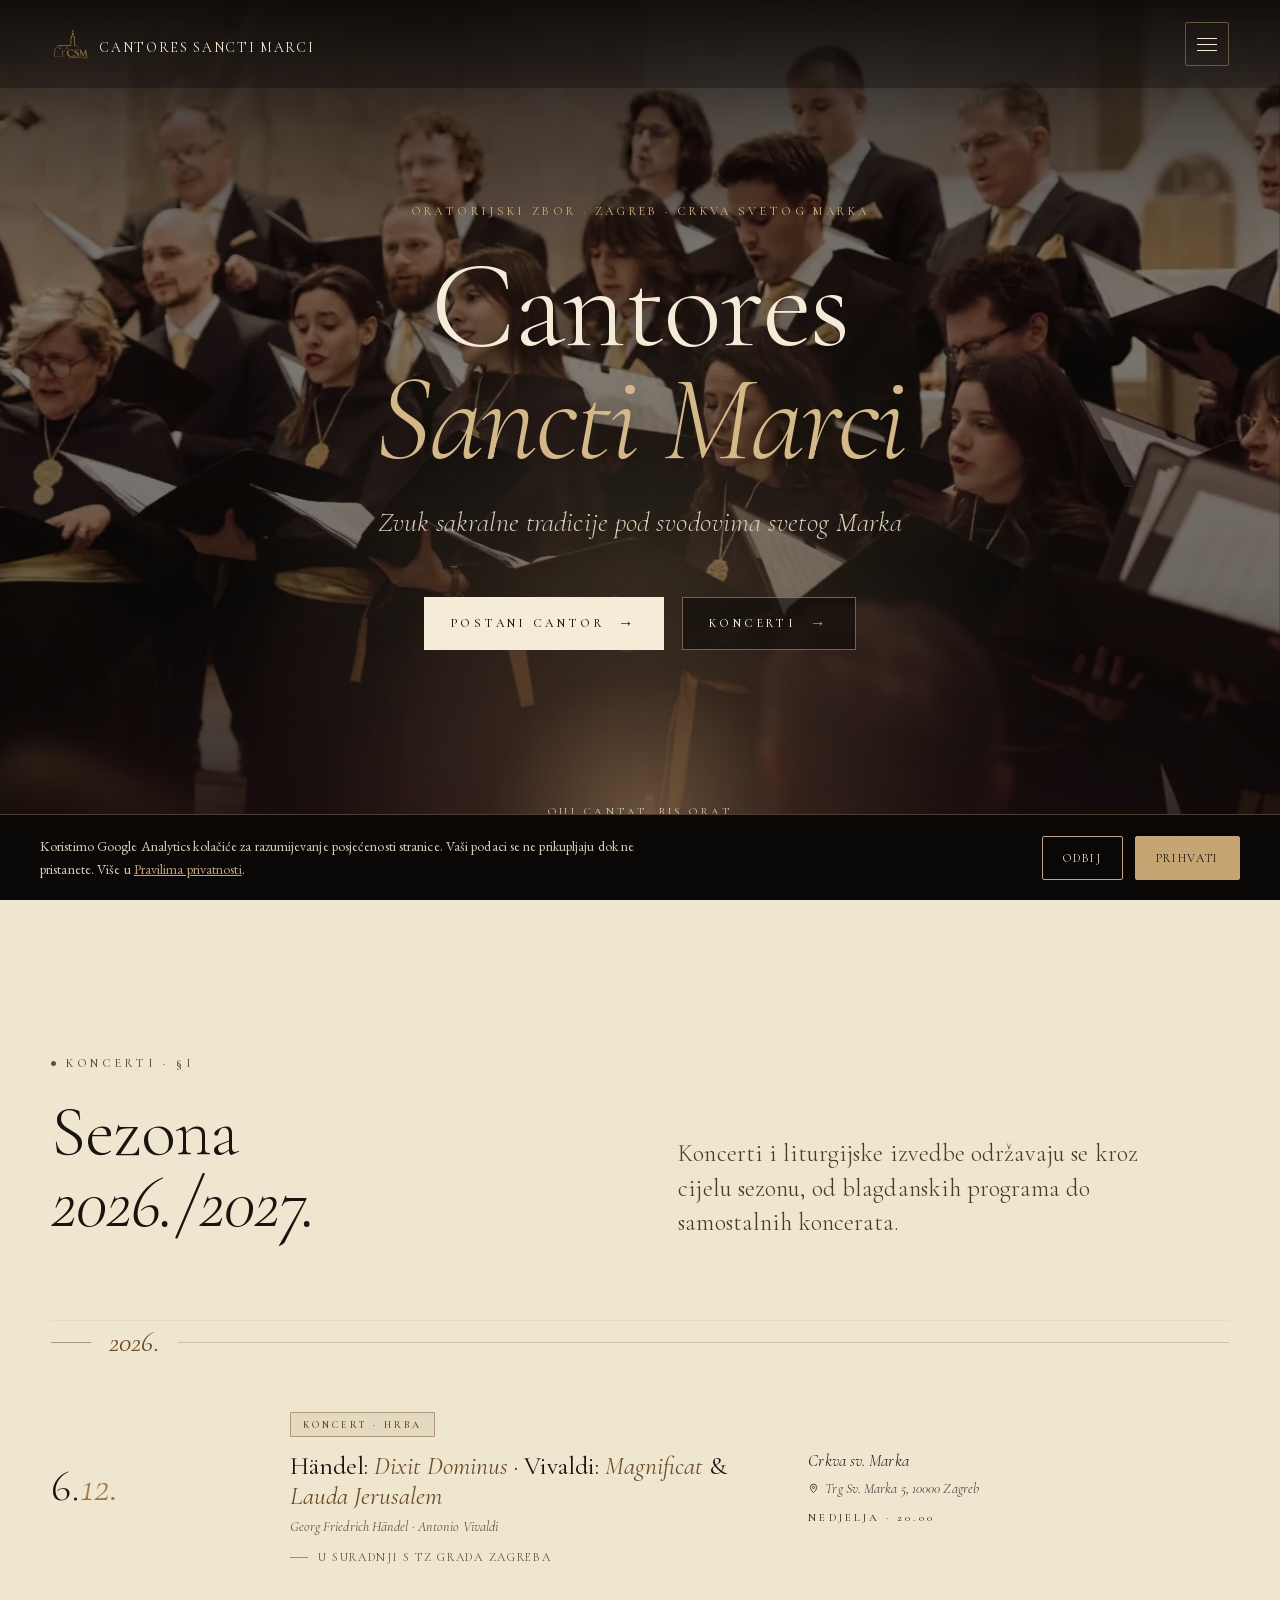
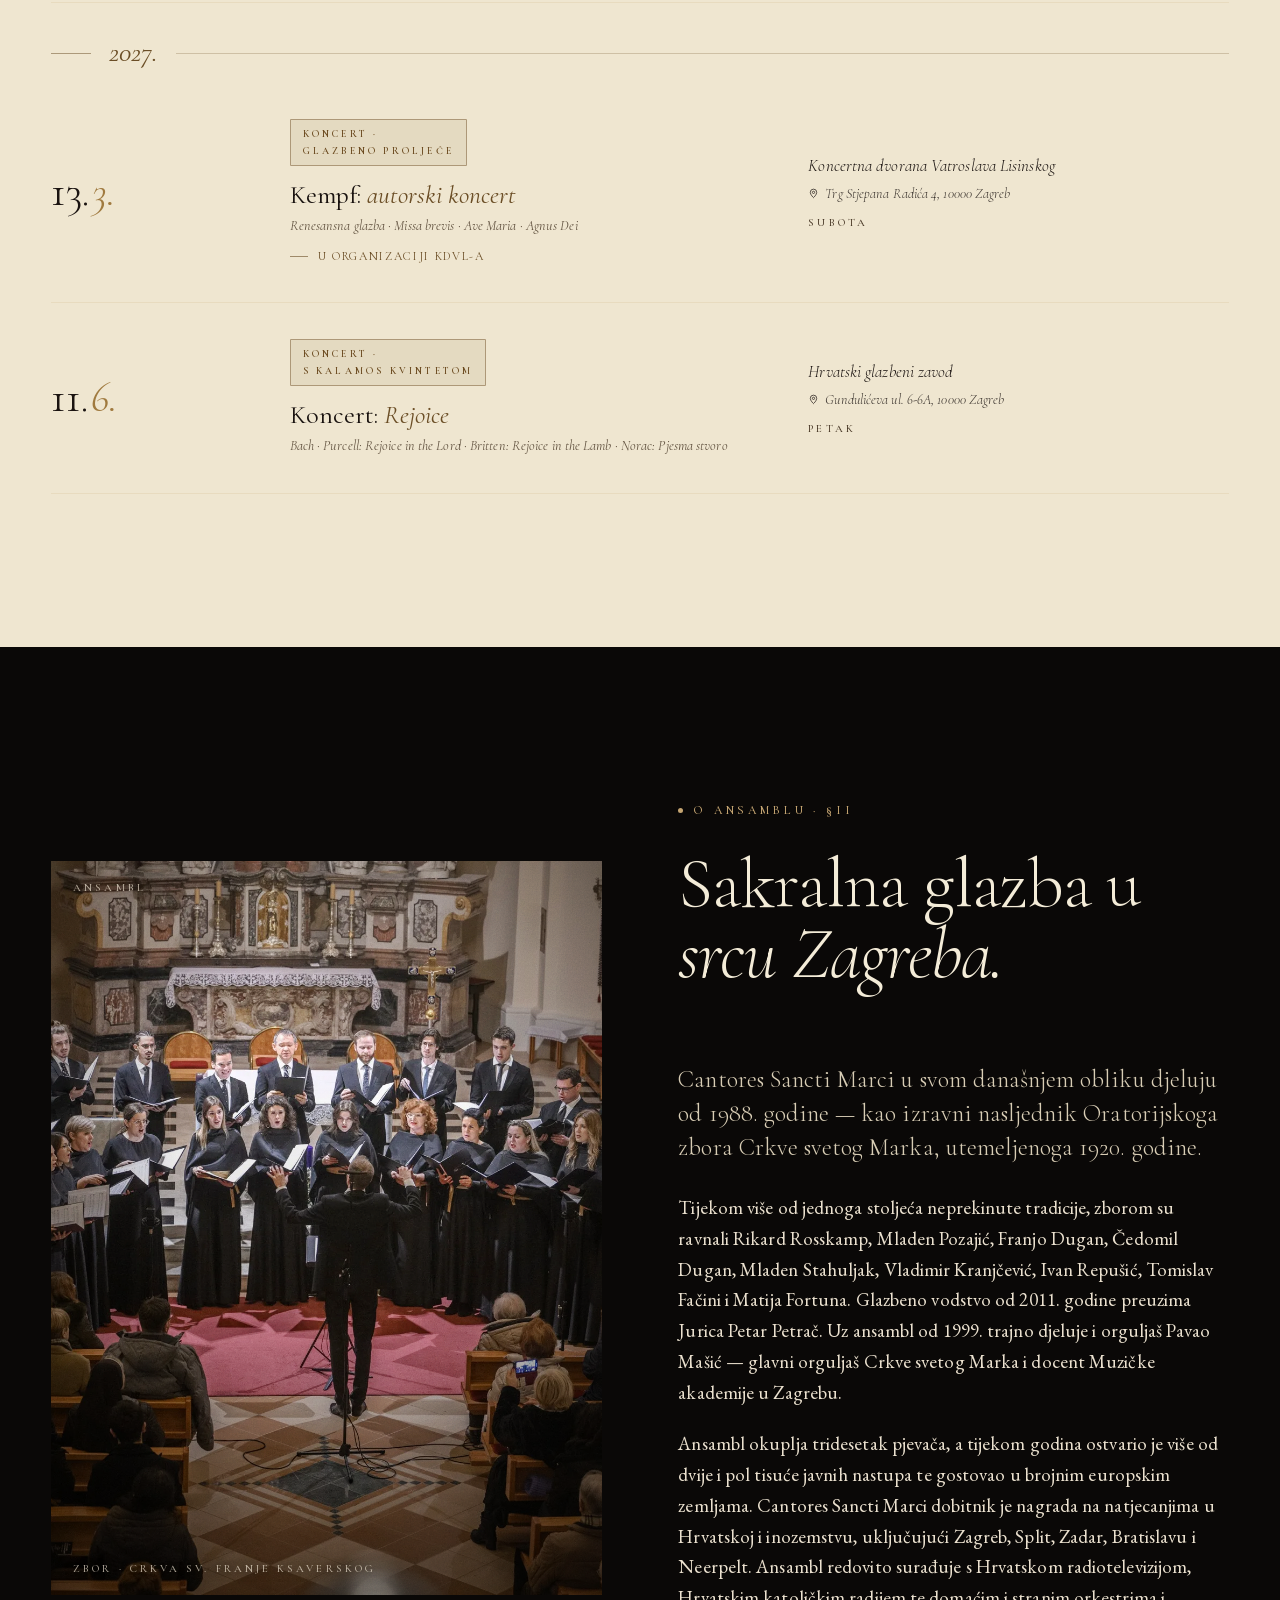
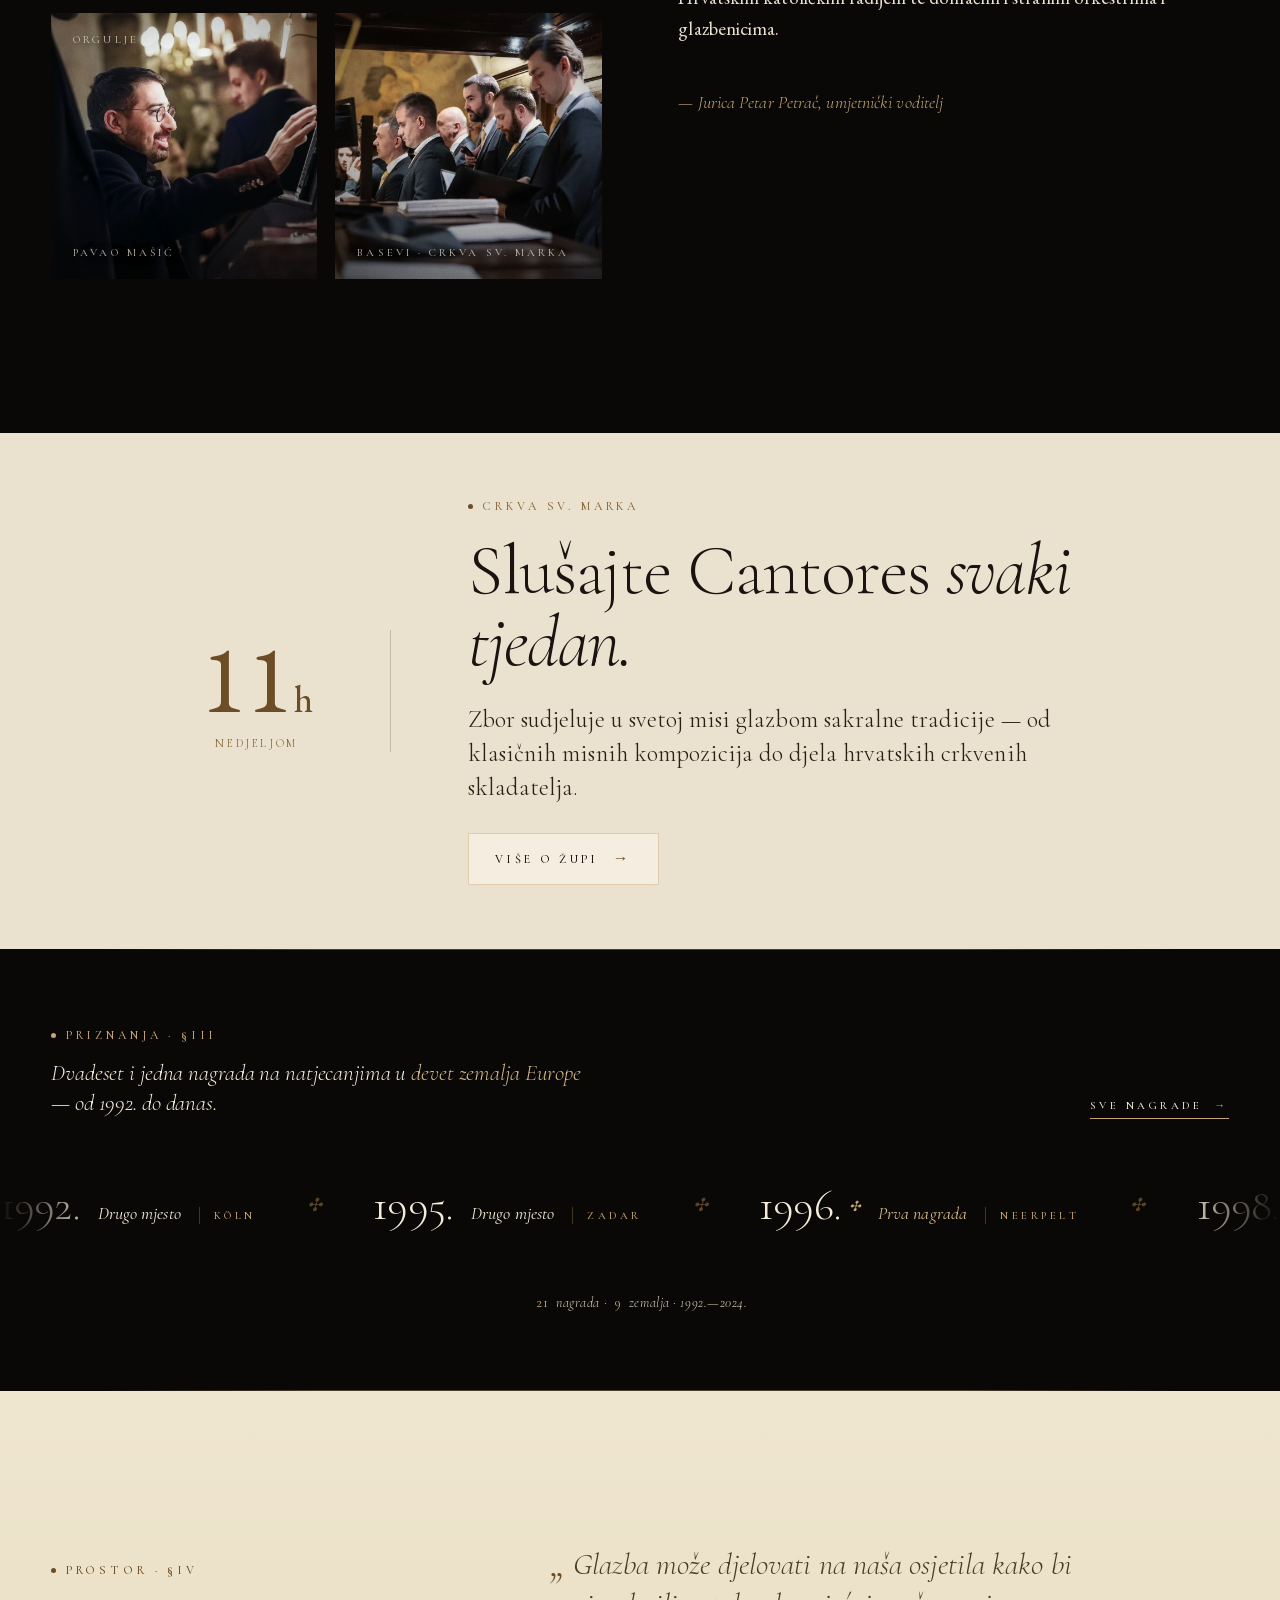
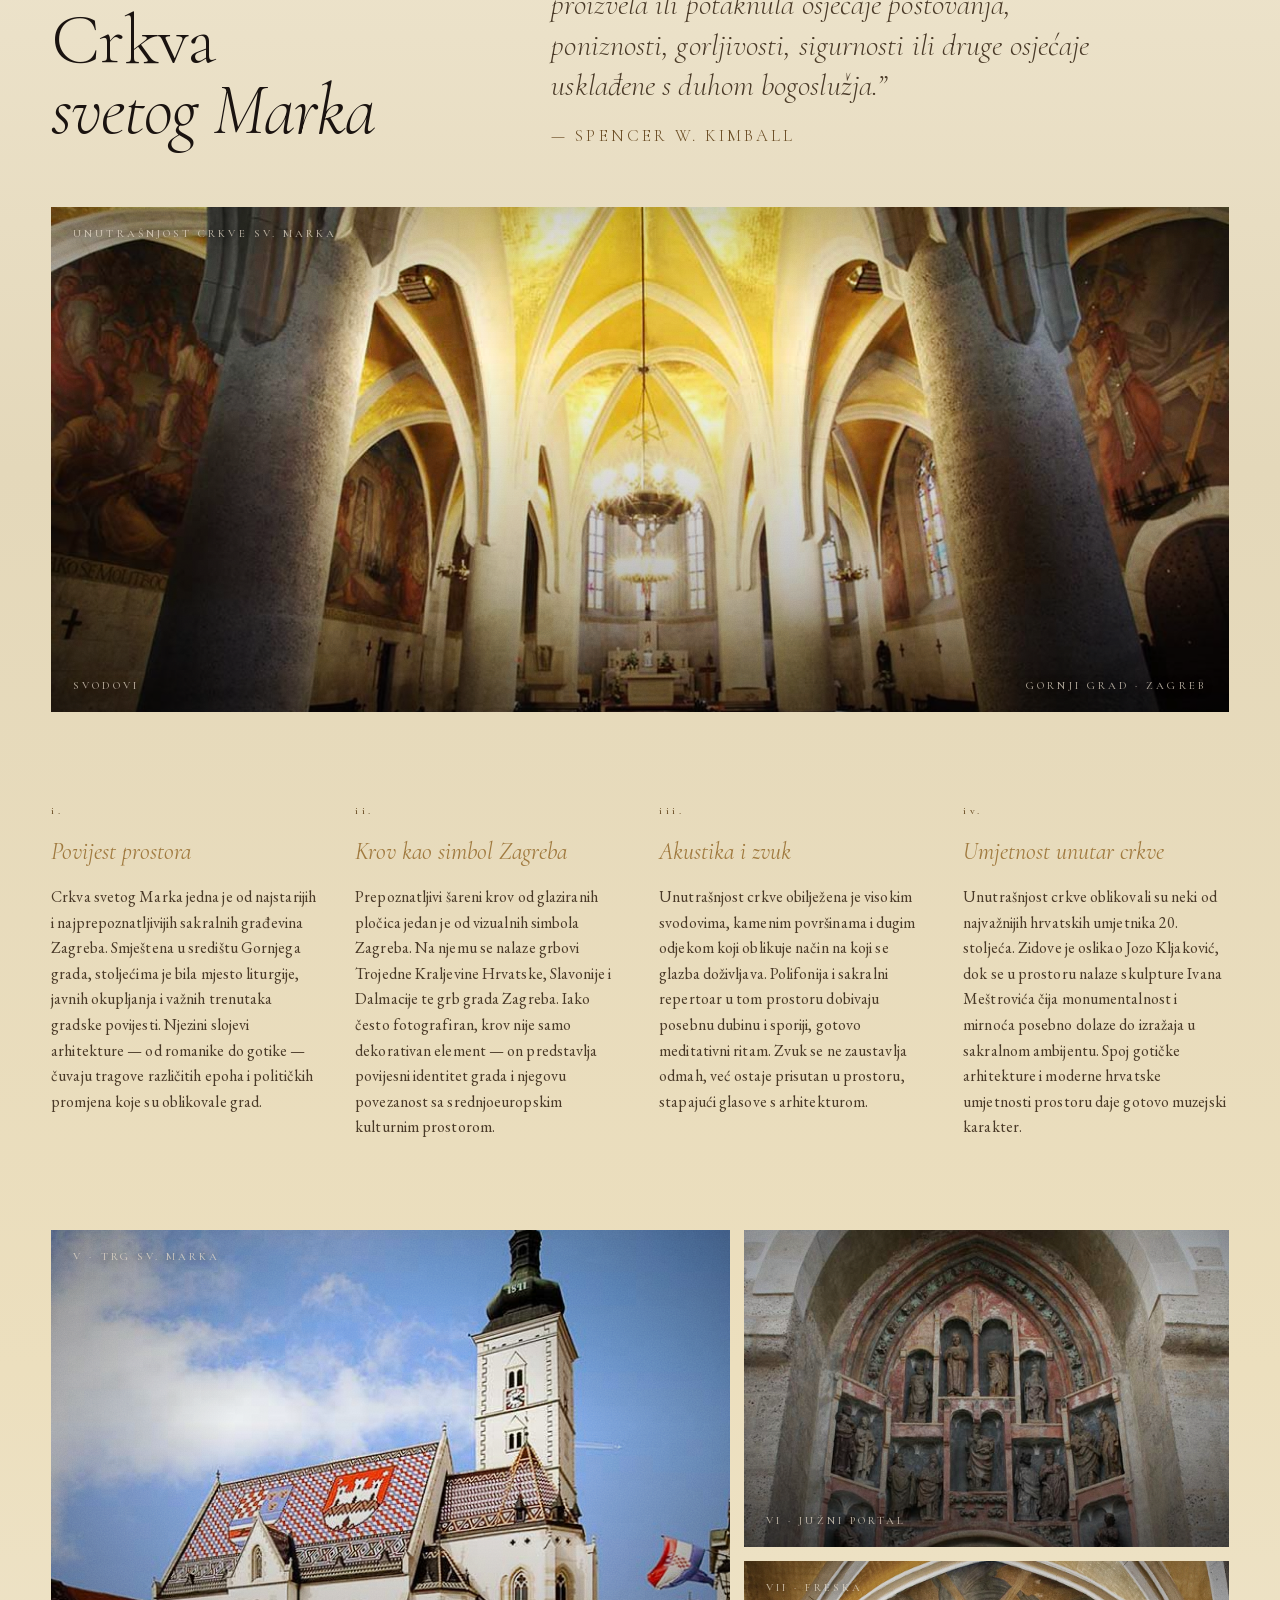
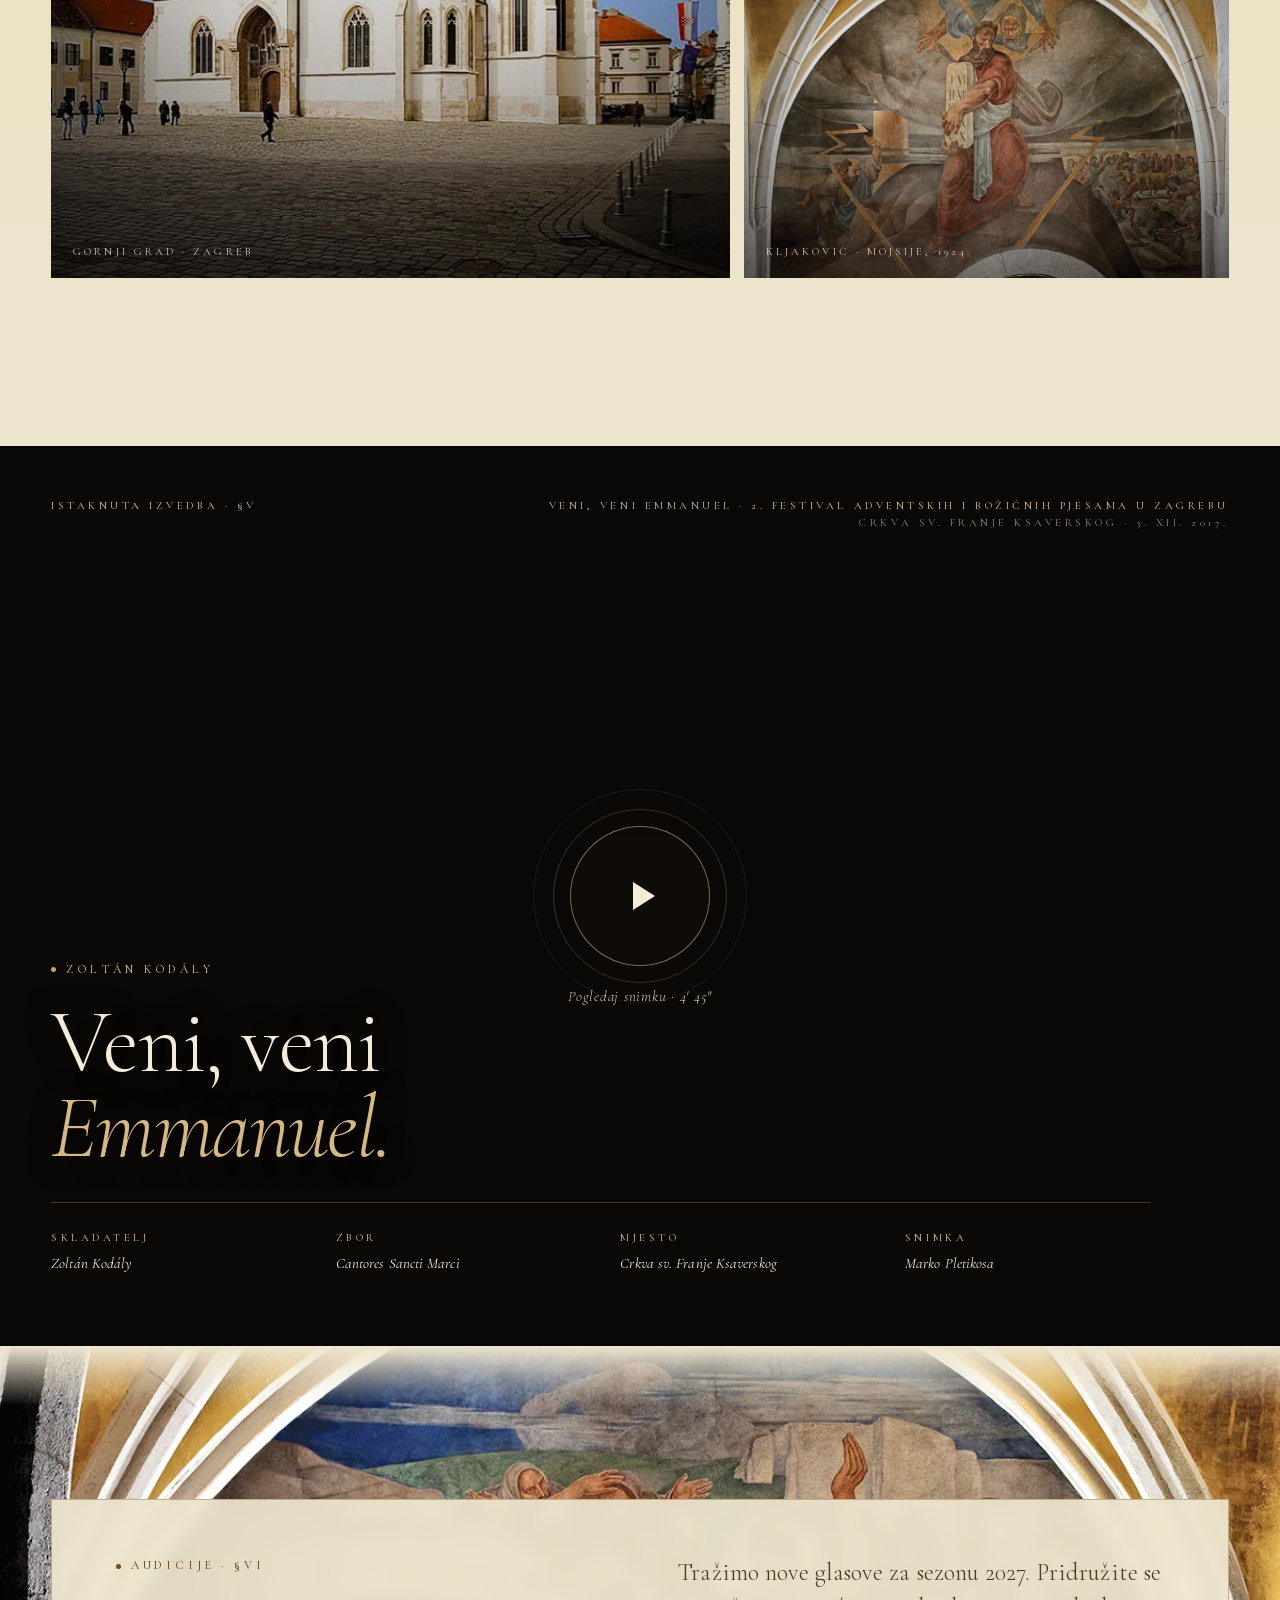
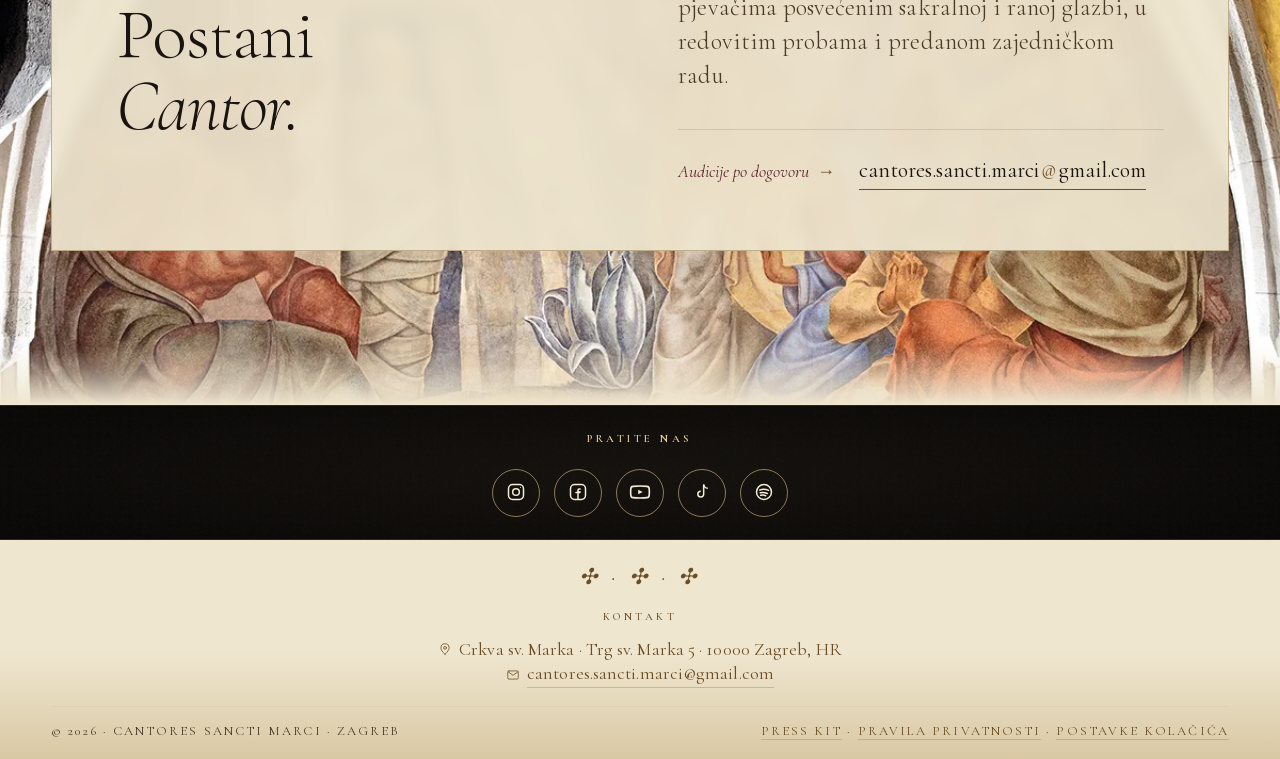
==== commit 4d9a152e: "Add files via upload" ====
--- a/index.html
+++ b/index.html
@@ -3,7 +3,7 @@
 <head>
 <meta charset="utf-8">
 <title>Cantores Sancti Marci — Oratorijski zbor Crkve svetog Marka, Zagreb</title>
-<meta name="description" content="Cantores Sancti Marci — oratorijski zbor Crkve svetog Marka u Zagrebu, posvećen sakralnoj i ranoj glazbi. Koncerti, liturgijske izvedbe i audicije za sezonu 2026.">
+<meta name="description" content="Cantores Sancti Marci — oratorijski zbor Crkve svetog Marka u Zagrebu, posvećen sakralnoj i ranoj glazbi. Koncerti, liturgijske izvedbe i audicije za sezonu 2027.">
 <link rel="canonical" href="https://cantoressanctimarci.hr/">
 <link rel="alternate" hreflang="hr" href="https://cantoressanctimarci.hr/">
 <link rel="alternate" hreflang="en" href="https://cantoressanctimarci.hr/en">
@@ -12,14 +12,14 @@
 <meta property="og:site_name" content="Cantores Sancti Marci">
 <meta property="og:locale" content="hr_HR">
 <meta property="og:title" content="Cantores Sancti Marci — Oratorijski zbor Crkve svetog Marka, Zagreb">
-<meta property="og:description" content="Cantores Sancti Marci — oratorijski zbor Crkve svetog Marka u Zagrebu, posvećen sakralnoj i ranoj glazbi. Koncerti, liturgijske izvedbe i audicije za sezonu 2026.">
+<meta property="og:description" content="Cantores Sancti Marci — oratorijski zbor Crkve svetog Marka u Zagrebu, posvećen sakralnoj i ranoj glazbi. Koncerti, liturgijske izvedbe i audicije za sezonu 2027.">
 <meta property="og:image" content="https://cantoressanctimarci.hr/media/og-image.jpg">
 <meta property="og:image:width" content="1200">
 <meta property="og:image:height" content="630">
 <meta property="og:image:alt" content="Cantores Sancti Marci — koncert u Crkvi svetog Marka">
 <meta name="twitter:card" content="summary_large_image">
 <meta name="twitter:title" content="Cantores Sancti Marci — Oratorijski zbor Crkve svetog Marka, Zagreb">
-<meta name="twitter:description" content="Cantores Sancti Marci — oratorijski zbor Crkve svetog Marka u Zagrebu, posvećen sakralnoj i ranoj glazbi. Koncerti, liturgijske izvedbe i audicije za sezonu 2026.">
+<meta name="twitter:description" content="Cantores Sancti Marci — oratorijski zbor Crkve svetog Marka u Zagrebu, posvećen sakralnoj i ranoj glazbi. Koncerti, liturgijske izvedbe i audicije za sezonu 2027.">
 <meta name="twitter:image" content="https://cantoressanctimarci.hr/media/og-image.jpg">
 <meta name="viewport" content="width=device-width, initial-scale=1">
 <link rel="icon" type="image/png" href="favicon.png">
@@ -2703,7 +2703,7 @@
       </div>
       <div class="right reveal" style="--rd: .15s">
         <p class="lead" style="max-width: 520px">
-          Tražimo nove glasove za sezonu 2026. Pridružite se pjevačima
+          Tražimo nove glasove za sezonu 2027. Pridružite se pjevačima
           posvećenim sakralnoj i ranoj glazbi, u redovitim probama i
           predanom zajedničkom radu.
         </p>
